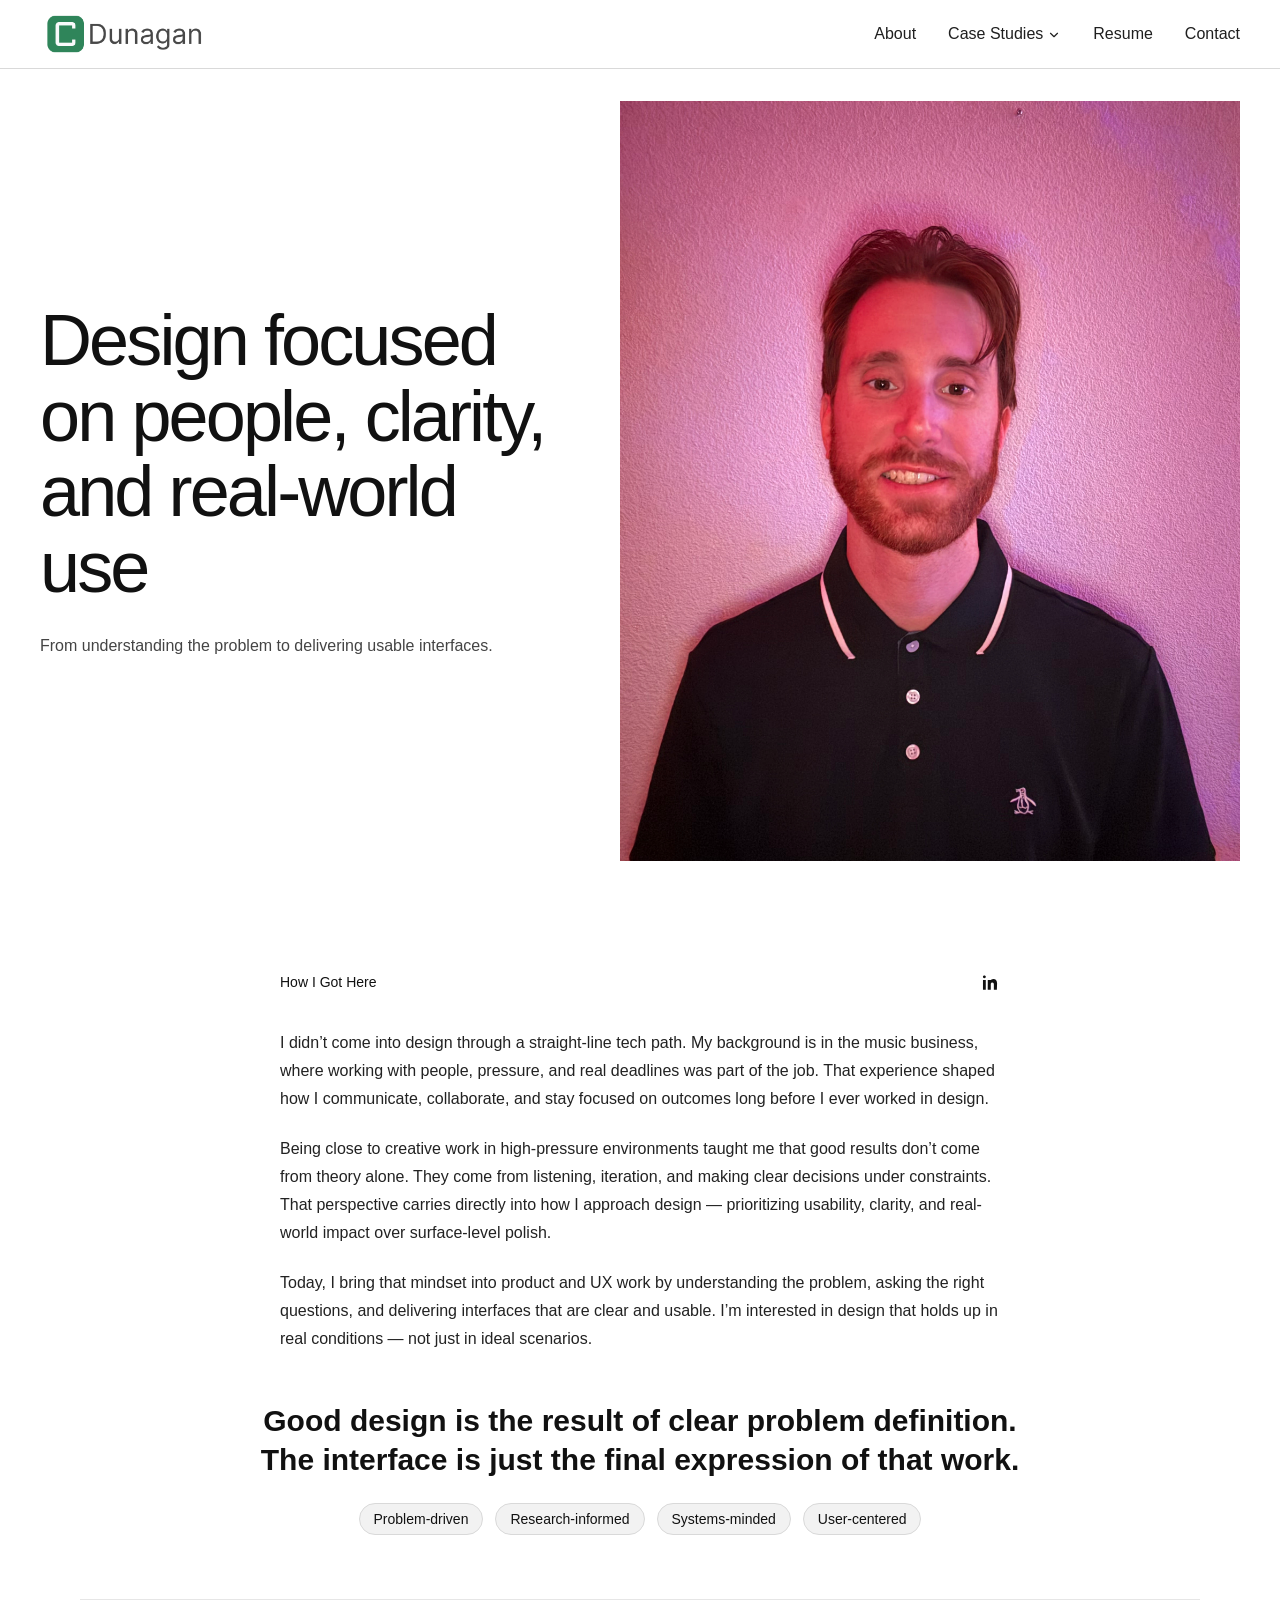
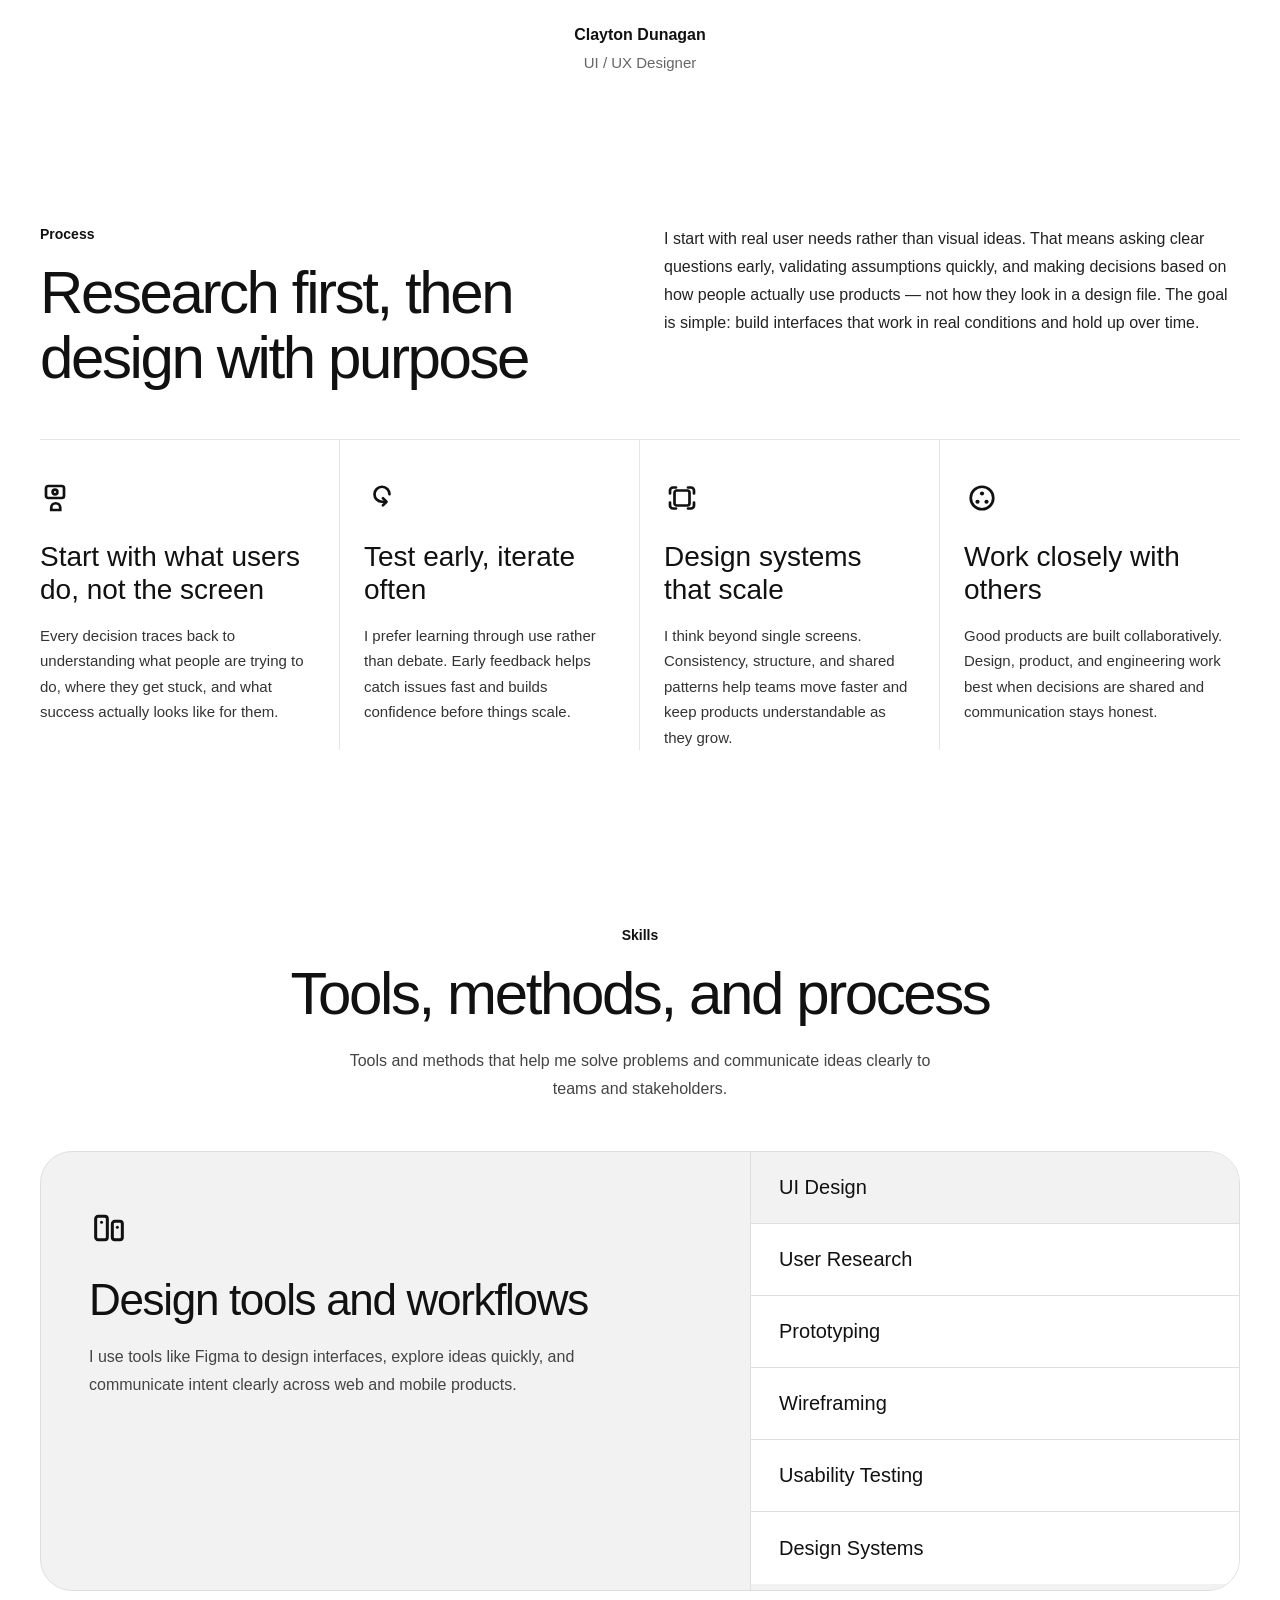
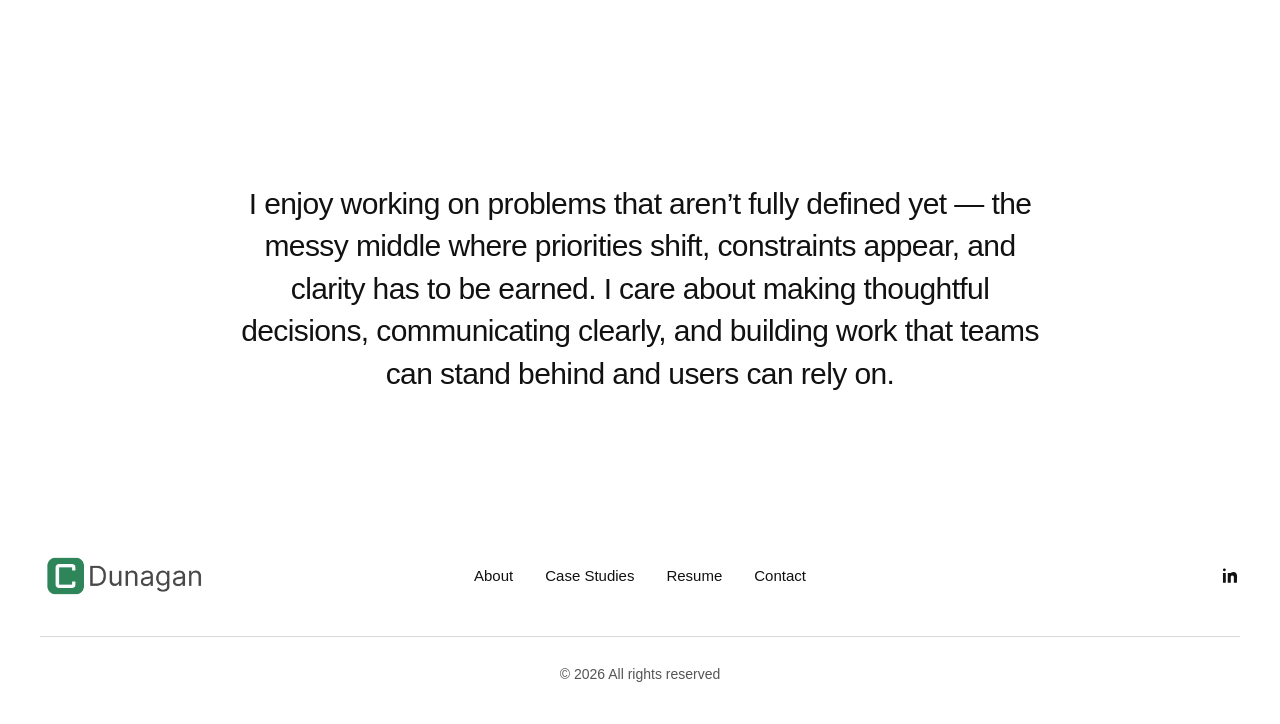
==== about.html @ 9ce54ed4 "Initial portfolio site upload" ====
<!DOCTYPE html>
<html lang="en">
<head>
  <meta charset="UTF-8" />
  <meta name="viewport" content="width=device-width, initial-scale=1.0" />
  <title>About | Clayton Dunagan</title>
  <link rel="stylesheet" href="style.css" />
</head>
<body>

<header class="site-header">
  <div class="site-header__container">
    <a href="index.html" class="site-header__logo-link" aria-label="Clayton Dunagan home">
      <img
        src="./assets:/img:/global:/cdunagan-light-logo.png"
        alt="Clayton Dunagan logo"
        class="site-header__logo"
      />
    </a>

    <nav class="site-nav" aria-label="Primary navigation">
      <ul class="site-nav__list">
        <li class="site-nav__item">
          <a href="about.html" class="site-nav__link">About</a>
        </li>

        <li class="site-nav__item site-nav__item--dropdown">
  <div class="site-nav__dropdown-trigger">
    <a href="case-studies.html" class="site-nav__link">Case Studies</a>

    <button
      class="site-nav__link site-nav__link--with-icon site-nav__dropdown-toggle"
      type="button"
      aria-expanded="false"
      aria-controls="case-studies-dropdown"
      aria-label="Open Case Studies menu"
    >
      <span class="site-nav__chevron" aria-hidden="true">
        <svg
          width="14"
          height="14"
          viewBox="0 0 24 24"
          fill="none"
          xmlns="http://www.w3.org/2000/svg"
        >
          <path
            d="M6 9L12 15L18 9"
            stroke="currentColor"
            stroke-width="2"
            stroke-linecap="round"
            stroke-linejoin="round"
          />
        </svg>
      </span>
    </button>
  </div>

  <div class="site-nav__dropdown" id="case-studies-dropdown">
    <a href="case-studies.html" class="site-nav__dropdown-link">
      Case Studies Overview
    </a>
    <a href="bianco-brothers-case-study.html" class="site-nav__dropdown-link">
      Bianco Brothers Case Study
    </a>
    <a href="sheltr-case-study.html" class="site-nav__dropdown-link">
      Sheltr Case Study
    </a>
  </div>
</li>

        <li class="site-nav__item">
          <a href="resume.html" class="site-nav__link">Resume</a>
        </li>

        <li class="site-nav__item">
          <a href="contact.html" class="site-nav__link">Contact</a>
        </li>
      </ul>
    </nav>
  </div>
</header>

<main>
    <main class="about-page">
  <section class="about-hero">
    <div class="about-hero__container">
      <div class="about-hero__content">
        <h1 class="about-hero__title">
          Design focused on people, clarity, and real-world use
        </h1>
        <p class="about-hero__text">
          From understanding the problem to delivering usable interfaces.
        </p>
      </div>

      <div class="about-hero__image-wrapper">
        <img
          src="./assets:/img:/pages:/about:/About-Hero.jpg"
          alt="Portrait of Clayton Dunagan"
          class="about-hero__image"
        />
      </div>
    </div>
  </section>

  <section class="about-intro">
  <div class="about-intro__container">
    <div class="about-intro__top">
      <p class="about-intro__eyebrow">How I Got Here</p>

      <a
  href="https://www.linkedin.com/in/clayton-dunagan-955a961ab/"
  class="about-intro__linkedin"
  aria-label="LinkedIn"
  target="_blank"
  rel="noopener noreferrer"
>

        <svg
          class="site-footer__social-icon"
          width="20"
          height="20"
          viewBox="0 0 24 24"
          fill="currentColor"
          xmlns="http://www.w3.org/2000/svg"
          aria-hidden="true"
        >
          <path
            d="M6.94 8.5H3.56V20H6.94V8.5ZM5.25 3C4.17 3 3.5 3.71 3.5 4.64C3.5 5.55 4.15 6.29 5.21 6.29H5.23C6.33 6.29 7 5.55 7 4.64C6.98 3.71 6.33 3 5.25 3ZM20.5 12.39C20.5 8.86 18.62 7.22 16.12 7.22C14.1 7.22 13.2 8.33 12.69 9.11V8.5H9.31C9.35 9.5 9.31 20 9.31 20H12.69V13.58C12.69 13.24 12.72 12.91 12.81 12.67C13.08 12.01 13.69 11.32 14.73 11.32C16.09 11.32 16.63 12.35 16.63 13.87V20H20V13.48C20 9.99 18.14 8.5 15.66 8.5C14.06 8.5 13.35 9.38 12.94 10V8.5H9.56C9.6 9.47 9.56 20 9.56 20H12.94V13.38C12.94 13.03 12.97 12.69 13.06 12.45C13.31 11.79 13.87 11.11 14.9 11.11C16.24 11.11 16.81 12.14 16.81 13.66V20H20.19V13.27C20.19 9.76 18.36 8.5 16.12 8.5C14.31 8.5 13.42 9.52 12.94 10.18V8.5H9.56C9.61 9.5 9.56 20 9.56 20H12.94V13.58C12.94 13.24 12.97 12.91 13.06 12.67C13.33 12.01 13.94 11.32 14.98 11.32C16.34 11.32 16.88 12.35 16.88 13.87V20H20.25L20.5 12.39Z"
          />
        </svg>
      </a>
    </div>

    <div class="about-intro__content">
      <div class="about-intro__text">
        <p>
          I didn’t come into design through a straight-line tech path. My
          background is in the music business, where working with people,
          pressure, and real deadlines was part of the job. That experience
          shaped how I communicate, collaborate, and stay focused on outcomes
          long before I ever worked in design.
        </p>

        <p>
          Being close to creative work in high-pressure environments taught me
          that good results don’t come from theory alone. They come from
          listening, iteration, and making clear decisions under constraints.
          That perspective carries directly into how I approach design —
          prioritizing usability, clarity, and real-world impact over
          surface-level polish.
        </p>

        <p>
          Today, I bring that mindset into product and UX work by understanding the problem, asking the right questions, and delivering interfaces that are clear and usable. I’m interested in design that
          holds up in real conditions — not just in ideal scenarios.
        </p>
      </div>

      <div class="about-intro__quote-block">
        <p class="about-intro__quote">
          Good design is the result of clear problem definition.
          <br />
          The interface is just the final expression of that work.
        </p>

        <div class="about-intro__tags">
          <span class="about-intro__tag">Problem-driven</span>
          <span class="about-intro__tag">Research-informed</span>
          <span class="about-intro__tag">Systems-minded</span>
          <span class="about-intro__tag">User-centered</span>
        </div>
      </div>
    </div>

    <div class="about-intro__footer">
      <div class="about-intro__footer-line"></div>

      <div class="about-intro__identity">
        <p class="about-intro__name">Clayton Dunagan</p>
        <p class="about-intro__role">UI / UX Designer</p>
      </div>
    </div>
  </div>
</section>

<section class="about-process">
  <div class="about-process__container">
    <div class="about-process__header">
      <div class="about-process__header-left">
        <p class="about-process__eyebrow">Process</p>
        <h2 class="about-process__title">Research first, then design with purpose</h2>
      </div>

      <div class="about-process__header-right">
        <p class="about-process__text">
          I start with real user needs rather than visual ideas. That means asking clear questions early, validating
          assumptions quickly, and making decisions based on how people
          actually use products — not how they look in a design file. The goal
          is simple: build interfaces that work in real conditions and hold up
          over time.
        </p>
      </div>
    </div>

    <div class="about-process__grid">
      <article class="about-process-card">
        <div class="about-process-card__icon" aria-hidden="true">
        <svg viewBox="0 0 24 24" class="about-process-card__icon-svg" fill="none" xmlns="http://www.w3.org/2000/svg">
        <rect x="4" y="4" width="12" height="8" rx="1.5" stroke="currentColor" stroke-width="1.8"/>
        <circle cx="10" cy="8" r="1.6" stroke="currentColor" stroke-width="1.8"/>
        <path d="M7.5 18.5C7.5 16.8431 8.84315 15.5 10.5 15.5C12.1569 15.5 13.5 16.8431 13.5 18.5V20H7.5V18.5Z" stroke="currentColor" stroke-width="1.8"/>
     </svg>
    </div>
        <h3 class="about-process-card__title">Start with what users do, not the screen</h3>
        <p class="about-process-card__text">
          Every decision traces back to understanding what people are trying to
          do, where they get stuck, and what success actually looks like for
          them.
        </p>
      </article>

      <article class="about-process-card">
        <div class="about-process-card__icon" aria-hidden="true">
  <svg viewBox="0 0 24 24" class="about-process-card__icon-svg" fill="none" xmlns="http://www.w3.org/2000/svg">
    <path d="M17 9.5C17 6.73858 14.7614 4.5 12 4.5C9.23858 4.5 7 6.73858 7 9.5C7 12.2614 9.23858 14.5 12 14.5H14" stroke="currentColor" stroke-width="1.8" stroke-linecap="round"/>
    <path d="M12.6 12.1L15 14.5L12.6 16.9" stroke="currentColor" stroke-width="1.8" stroke-linecap="round" stroke-linejoin="round"/>
  </svg>
</div>
        <h3 class="about-process-card__title">Test early, iterate often</h3>
        <p class="about-process-card__text">
          I prefer learning through use rather than debate. Early feedback helps
          catch issues fast and builds confidence before things scale.
        </p>
      </article>

      <article class="about-process-card">
        <div class="about-process-card__icon" aria-hidden="true">
          <svg viewBox="0 0 24 24" class="about-process-card__icon-svg" fill="none" xmlns="http://www.w3.org/2000/svg">
            <rect x="7" y="7" width="10" height="10" rx="1.5" stroke="currentColor" stroke-width="1.8"/>
            <path d="M4 9V7C4 5.89543 4.89543 5 6 5H8" stroke="currentColor" stroke-width="1.8" stroke-linecap="round"/>
            <path d="M16 5H18C19.1046 5 20 5.89543 20 7V9" stroke="currentColor" stroke-width="1.8" stroke-linecap="round"/>
            <path d="M20 15V17C20 18.1046 19.1046 19 18 19H16" stroke="currentColor" stroke-width="1.8" stroke-linecap="round"/>
            <path d="M8 19H6C4.89543 19 4 18.1046 4 17V15" stroke="currentColor" stroke-width="1.8" stroke-linecap="round"/>
          </svg>
        </div>
        <h3 class="about-process-card__title">Design systems that scale</h3>
        <p class="about-process-card__text">
          I think beyond single screens. Consistency, structure, and shared
          patterns help teams move faster and keep products understandable as
          they grow.
        </p>
      </article>

      <article class="about-process-card">
        <div class="about-process-card__icon" aria-hidden="true">
          <svg viewBox="0 0 24 24" class="about-process-card__icon-svg" fill="none" xmlns="http://www.w3.org/2000/svg">
            <circle cx="12" cy="12" r="7.5" stroke="currentColor" stroke-width="1.8"/>
            <circle cx="12" cy="9" r="1.4" fill="currentColor"/>
            <circle cx="9" cy="14.5" r="1.4" fill="currentColor"/>
            <circle cx="15" cy="14.5" r="1.4" fill="currentColor"/>
          </svg>
        </div>
        <h3 class="about-process-card__title">Work closely with others</h3>
        <p class="about-process-card__text">
          Good products are built collaboratively. Design, product, and
          engineering work best when decisions are shared and communication
          stays honest.
        </p>
      </article>
    </div>
  </div>
</section>

<section class="about-skills">
  <div class="about-skills__container">
    <div class="about-skills__intro">
      <p class="about-skills__eyebrow">Skills</p>
      <h2 class="about-skills__title">Tools, methods, and process</h2>
      <p class="about-skills__text">
        Tools and methods that help me solve problems and communicate ideas
        clearly to teams and stakeholders.
      </p>
    </div>

    <div class="about-skills__card">
      <div class="about-skills__card-left">
        <div class="about-skills__icon" aria-hidden="true">
          <svg viewBox="0 0 24 24" class="about-skills__icon-svg" fill="none" xmlns="http://www.w3.org/2000/svg">
            <rect x="4" y="5" width="7" height="14" rx="1.5" stroke="currentColor" stroke-width="1.8"/>
            <rect x="14" y="8" width="6" height="11" rx="1.5" stroke="currentColor" stroke-width="1.8"/>
            <path d="M7.5 8.5H7.51" stroke="currentColor" stroke-width="1.8" stroke-linecap="round"/>
            <path d="M17 11.5H17.01" stroke="currentColor" stroke-width="1.8" stroke-linecap="round"/>
          </svg>
        </div>

        <h3 class="about-skills__card-title">Design tools and workflows</h3>
        <p class="about-skills__card-text">
          I use tools like Figma to design interfaces, explore ideas quickly,
          and communicate intent clearly across web and mobile products.
        </p>
      </div>

      <div class="about-skills__list">
        <div class="about-skills__list-item">UI Design</div>
        <div class="about-skills__list-item">User Research</div>
        <div class="about-skills__list-item">Prototyping</div>
        <div class="about-skills__list-item">Wireframing</div>
        <div class="about-skills__list-item">Usability Testing</div>
        <div class="about-skills__list-item">Design Systems</div>
      </div>
    </div>
  </div>
</section>

<section class="about-closing">
  <div class="about-closing__container">
    <p class="about-closing__text">
      I enjoy working on problems that aren’t fully defined yet — the messy
      middle where priorities shift, constraints appear, and clarity has to be
      earned. I care about making thoughtful decisions, communicating clearly,
      and building work that teams can stand behind and users can rely on.
    </p>
  </div>
</section>
</main>
</main>

<footer class="site-footer">
  <div class="site-footer__container">
    <div class="site-footer__top">
      <a href="index.html" class="site-footer__logo-link" aria-label="Clayton Dunagan home">
        <img
          src="./assets:/img:/global:/cdunagan-light-logo.png"
          alt="Clayton Dunagan logo"
          class="site-footer__logo"
        />
      </a>

      <nav class="site-footer__nav" aria-label="Footer navigation">
        <ul class="site-footer__nav-list">
          <li><a href="about.html" class="site-footer__nav-link">About</a></li>
          <li><a href="case-studies.html" class="site-footer__nav-link">Case Studies</a></li>
          <li><a href="resume.html" class="site-footer__nav-link">Resume</a></li>
          <li><a href="contact.html" class="site-footer__nav-link">Contact</a></li>
        </ul>
      </nav>

      <a
        href="https://www.linkedin.com/in/clayton-dunagan-955a961ab/"
        class="site-footer__social-link"
        aria-label="LinkedIn"
        target="_blank"
        rel="noopener noreferrer"
      >
        <svg
          class="site-footer__social-icon"
          width="20"
          height="20"
          viewBox="0 0 24 24"
          fill="currentColor"
          xmlns="http://www.w3.org/2000/svg"
          aria-hidden="true"
        >
          <path
            d="M6.94 8.5H3.56V20H6.94V8.5ZM5.25 3C4.17 3 3.5 3.71 3.5 4.64C3.5 5.55 4.15 6.29 5.21 6.29H5.23C6.33 6.29 7 5.55 7 4.64C6.98 3.71 6.33 3 5.25 3ZM20.5 12.39C20.5 8.86 18.62 7.22 16.12 7.22C14.1 7.22 13.2 8.33 12.69 9.11V8.5H9.31C9.35 9.5 9.31 20 9.31 20H12.69V13.58C12.69 13.24 12.72 12.91 12.81 12.67C13.08 12.01 13.69 11.32 14.73 11.32C16.09 11.32 16.63 12.35 16.63 13.87V20H20V13.48C20 9.99 18.14 8.5 15.66 8.5C14.06 8.5 13.35 9.38 12.94 10V8.5H9.56C9.6 9.47 9.56 20 9.56 20H12.94V13.38C12.94 13.03 12.97 12.69 13.06 12.45C13.31 11.79 13.87 11.11 14.9 11.11C16.24 11.11 16.81 12.14 16.81 13.66V20H20.19V13.27C20.19 9.76 18.36 8.5 16.12 8.5C14.31 8.5 13.42 9.52 12.94 10.18V8.5H9.56C9.61 9.5 9.56 20 9.56 20H12.94V13.58C12.94 13.24 12.97 12.91 13.06 12.67C13.33 12.01 13.94 11.32 14.98 11.32C16.34 11.32 16.88 12.35 16.88 13.87V20H20.25L20.5 12.39Z"
          />
        </svg>
      </a>
    </div>

    <div class="site-footer__divider"></div>

    <div class="site-footer__bottom">
      <p class="site-footer__copyright">© 2026 All rights reserved</p>
    </div>
  </div>
</footer>

<script src="script.js"></script>

</body>
</html>
---- style.css ----
/* =========================
   RESET / BASE
========================= */

*,
*::before,
*::after {
  box-sizing: border-box;
  margin: 0;
  padding: 0;
}

html {
  scroll-behavior: smooth;
}

body {
  font-family: Arial, sans-serif;
  line-height: 1.5;
  background-color: #f5f5f5;
  color: #111111;
}

/* =========================
   HEADER / NAV
========================= */

.site-header {
  background-color: #ffffff;
  border-bottom: 1px solid #d9d9d9;
}

.site-header__container {
  max-width: 1440px;
  margin: 0 auto;
  padding: 14px 40px;
  display: flex;
  align-items: center;
  justify-content: space-between;
  gap: 32px;
}

.site-header__logo-link {
  display: inline-flex;
  align-items: center;
  flex-shrink: 0;
  text-decoration: none;
}

.site-header__logo {
  display: block;
  width: auto;
  height: 40px;
}

.site-nav {
  margin-left: auto;
}

.site-nav__list {
  list-style: none;
  display: flex;
  align-items: center;
  gap: 32px;
  margin: 0;
  padding: 0;
}

.site-nav__item {
  display: flex;
  align-items: center;
}

.site-nav__link {
  display: inline-flex;
  align-items: center;
  color: #1f1f1f;
  text-decoration: none;
  font-size: 16px;
  font-weight: 500;
  line-height: 1.2;
  transition: color 0.2s ease;
}

.site-nav__link:hover,
.site-nav__link:focus-visible {
  color: #555555;
}

.site-nav__link--with-icon {
  gap: 8px;
}

.site-nav__chevron {
  display: inline-flex;
  align-items: center;
  justify-content: center;
  transform: translateY(1px);
}

.site-nav__item--dropdown {
  position: relative;
}

.site-nav__dropdown-trigger {
  display: flex;
  align-items: center;
  gap: 4px;
}

.site-nav__dropdown-toggle {
  display: inline-flex;
  align-items: center;
  justify-content: center;
  background: none;
  border: none;
  cursor: pointer;
  font-family: inherit;
  padding: 0;
  min-width: auto;
}

.site-nav__dropdown-toggle:focus-visible {
  outline: none;
}

.site-nav__dropdown-toggle .site-nav__chevron {
  transform: translateY(1px);
}

.site-nav__dropdown {
  position: absolute;
  top: calc(100% + 8px);
  left: 50%;
  transform: translateX(-50%);
  min-width: 300px;
  background-color: #ffffff;
  border: 1px solid #d9d9d9;
  border-radius: 12px;
  box-shadow: 0 12px 32px rgba(0, 0, 0, 0.08);
  padding: 12px;
  display: none;
  flex-direction: column;
  gap: 8px;
  z-index: 1000;
}

.site-nav__item--dropdown.is-open .site-nav__dropdown {
  display: flex;
}

.site-nav__item--dropdown.is-open .site-nav__chevron {
  transform: translateY(1px) rotate(180deg);
}

.site-nav__dropdown-link {
  display: block;
  text-decoration: none;
  color: #111111;
  font-size: 15px;
  font-weight: 500;
  line-height: 1.3;
  padding: 10px 12px;
  border-radius: 8px;
  transition: background-color 0.2s ease, opacity 0.2s ease;
}

.site-nav__dropdown-link:hover,
.site-nav__dropdown-link:focus-visible {
  background-color: #f5f5f5;
  opacity: 1;
}

/* =========================
   FOOTER
========================= */

.site-footer {
  background-color: #ffffff;
}

.site-footer__container {
  max-width: 1440px;
  margin: 0 auto;
  padding: 72px 40px 40px;
}

.site-footer__top {
  display: grid;
  grid-template-columns: 1fr auto 1fr;
  align-items: center;
  gap: 24px;
}

.site-footer__logo-link {
  display: inline-flex;
  align-items: center;
  justify-self: start;
  text-decoration: none;
}

.site-footer__logo {
  display: block;
  width: auto;
  height: 40px;
}

.site-footer__nav {
  justify-self: center;
}

.site-footer__nav-list {
  list-style: none;
  display: flex;
  align-items: center;
  gap: 32px;
  margin: 0;
  padding: 0;
}

.site-footer__nav-link {
  color: #111111;
  text-decoration: none;
  font-size: 15px;
  font-weight: 500;
  line-height: 1.2;
  transition: color 0.2s ease;
}

.site-footer__nav-link:hover,
.site-footer__nav-link:focus-visible,
.site-footer__social-link:hover,
.site-footer__social-link:focus-visible {
  color: #555555;
}

.site-footer__social-link {
  justify-self: end;
  display: inline-flex;
  align-items: center;
  justify-content: center;
  color: #111111;
  text-decoration: none;
  transition: opacity 0.2s ease;
}

.site-footer__social-icon {
  display: block;
  width: 20px;
  height: 20px;
}

.site-footer__divider {
  width: 100%;
  height: 1px;
  background-color: #d9d9d9;
  margin: 40px 0 28px;
}

.site-footer__bottom {
  display: flex;
  justify-content: center;
}

.site-footer__copyright {
  font-size: 14px;
  line-height: 1.4;
  color: #555555;
  margin: 0;
}

/* ==========================================
   Global Image Lightbox
========================================== */

.lightbox-trigger {
  cursor: pointer;
}

.lightbox {
  position: fixed;
  inset: 0;
  z-index: 9999;
  display: none;
}

.lightbox.is-active {
  display: block;
}

.lightbox__overlay {
  position: absolute;
  inset: 0;
  background-color: rgba(0, 0, 0, 0.82);
}

.lightbox__content {
  position: relative;
  z-index: 2;
  width: 100%;
  height: 100%;
  padding: 48px;
  display: flex;
  align-items: center;
  justify-content: center;
}

.lightbox__image {
  max-width: 92vw;
  max-height: 88vh;
  width: auto;
  height: auto;
  display: block;
  border-radius: 16px;
  background-color: #ffffff;
}

.lightbox__close {
  position: absolute;
  top: 24px;
  right: 24px;
  z-index: 3;
  width: 48px;
  height: 48px;
  border: none;
  border-radius: 999px;
  background-color: rgba(255, 255, 255, 0.14);
  color: #ffffff;
  font-size: 2rem;
  line-height: 1;
  cursor: pointer;
}

/* =========================================
   HOME PAGE
========================================= */


/* ===== Home Hero ===== */

.home-hero {
  width: 100%;
}

.home-hero__media {
  position: relative;
  width: 100%;
  height: 800px;
  overflow: hidden;
}

.home-hero__image {
  width: 100%;
  height: 100%;
  display: block;
  object-fit: cover;
  object-position: center 25%;
}

.home-hero__overlay {
  position: absolute;
  left: 56px;
  bottom: 40px;
  z-index: 2;
}

.home-hero__title {
  margin: 0;
  color: #ffffff;
  font-size: 3.15rem;
  line-height: 1.08;
  font-weight: 400;
}

.home-hero__title-line {
  display: block;
}

/* ===== Home How I Think ===== */

.home-thinking {
  background-color: #ffffff;
  padding: 80px 0;
}

.home-thinking__container {
  width: 100%;
  max-width: 860px;
  margin: 0 auto;
  padding: 0 32px;
}

.home-thinking__title {
  margin: 0 0 28px;
  color: #111111;
  font-size: 3rem;
  line-height: 1.1;
  font-weight: 400;
}

.home-thinking__content {
  max-width: 680px;
}

.home-thinking__paragraph {
  margin: 0 0 32px;
  color: #222222;
  font-size: 1rem;
  line-height: 1.7;
}

.home-thinking__paragraph:last-child {
  margin-bottom: 0;
}

/* ===== Home CTA ===== */

.home-cta {
  background-color: #ffffff;
  padding: 0 0 80px;
}

.home-cta__container {
  width: 100%;
  max-width: 1440px;
  margin: 0 auto;
  padding: 0 32px;
}

.home-cta__card {
  max-width: 1240px;
  margin: 0 auto;
  padding: 72px 32px;
  background-color: #f1f1f1;
  border: 1px solid #dddddd;
  border-radius: 32px;
  text-align: center;
}

.home-cta__title {
  margin: 0 0 16px;
  color: #111111;
  font-size: 3rem;
  line-height: 1.1;
  font-weight: 400;
}

.home-cta__text {
  max-width: 640px;
  margin: 0 auto 36px;
  color: #222222;
  font-size: 1rem;
  line-height: 1.7;
}

.home-cta__actions {
  display: flex;
  justify-content: center;
  align-items: center;
  gap: 16px;
  flex-wrap: wrap;
}

.home-cta__button {
  display: inline-flex;
  align-items: center;
  justify-content: center;
  min-width: 148px;
  padding: 14px 28px;
  border-radius: 999px;
  font-size: 0.95rem;
  line-height: 1;
  font-weight: 500;
  text-decoration: none;
  transition: all 0.2s ease;
}

.home-cta__button--primary {
  background-color: #111111;
  color: #ffffff;
  border: 1px solid #111111;
}

.home-cta__button--secondary {
  background-color: #ffffff;
  color: #111111;
  border: 1px solid #cccccc;
}

.home-cta__button--primary:hover,
.home-cta__button--primary:focus-visible {
  background-color: #2a2a2a;
  border-color: #2a2a2a;
}

.home-cta__button--secondary:hover,
.home-cta__button--secondary:focus-visible {
  background-color: #f7f7f7;
  border-color: #bdbdbd;
}

/* =========================
   ABOUT PAGE
========================= */

/* ABOUT HERO */
.about-page {
  background-color: #ffffff;
}

.about-hero {
  padding: 32px 0 80px;
  background-color: #ffffff;
}

.about-hero__container {
  width: min(100% - 80px, 1360px);
  margin: 0 auto;
  display: grid;
  grid-template-columns: 1fr 1.15fr;
  gap: 40px;
  align-items: center;
}

.about-hero__content {
  max-width: 560px;
}

.about-hero__title {
  margin: 0 0 28px;
  font-size: 4.5rem;
  line-height: 1.05;
  font-weight: 500;
  letter-spacing: -0.04em;
  color: #111111;
}

.about-hero__text {
  margin: 0;
  font-size: 1rem;
  line-height: 1.6;
  color: #444444;
}

.about-hero__image-wrapper {
  width: 100%;
  height: 760px;
}

.about-hero__image {
  display: block;
  width: 100%;
  height: 100%;
  object-fit: cover;
}

/* ABOUT INTRO */
.about-intro {
  padding: 32px 0 80px;
  background-color: #ffffff;
}

.about-intro__container {
  width: min(100% - 80px, 1120px);
  margin: 0 auto;
}

.about-intro__top {
  width: 100%;
  max-width: 720px;
  margin: 0 auto 36px;
  display: flex;
  justify-content: space-between;
  align-items: center;
}

.about-intro__eyebrow {
  margin: 0;
  font-size: 0.875rem;
  line-height: 1.4;
  color: #111111;
}

.about-intro__linkedin {
  display: inline-flex;
  align-items: center;
  justify-content: center;
  color: #111111;
  text-decoration: none;
}

.about-intro__linkedin-icon {
  display: block;
  width: 20px;
  height: 20px;
}

.about-intro__content {
  display: flex;
  flex-direction: column;
  align-items: center;
}

.about-intro__text {
  max-width: 720px;
}

.about-intro__text p {
  margin: 0 0 22px;
  font-size: 1rem;
  line-height: 1.75;
  color: #222222;
}

.about-intro__text p:last-child {
  margin-bottom: 0;
}

.about-intro__quote-block {
  margin-top: 48px;
  text-align: center;
}

.about-intro__quote {
  margin: 0 0 24px;
  font-size: 1.875rem;
  line-height: 1.3;
  font-weight: 600;
  color: #111111;
}

.about-intro__tags {
  display: flex;
  flex-wrap: wrap;
  justify-content: center;
  gap: 12px;
}

.about-intro__tag {
  display: inline-flex;
  align-items: center;
  padding: 8px 14px;
  border: 1px solid #d9d9d9;
  border-radius: 999px;
  font-size: 0.875rem;
  line-height: 1;
  color: #111111;
  background-color: #f2f2f2;
}

.about-intro__footer {
  margin-top: 64px;
}

.about-intro__footer-line {
  width: 100%;
  height: 1px;
  background-color: #e6e6e6;
}

.about-intro__identity {
  padding-top: 24px;
  text-align: center;
}

.about-intro__name {
  margin: 0 0 6px;
  font-size: 1rem;
  line-height: 1.4;
  font-weight: 600;
  color: #111111;
}

.about-intro__role {
  margin: 0;
  font-size: 0.9375rem;
  line-height: 1.4;
  color: #666666;
}

/* ABOUT PROCESS */
.about-process {
  padding: 72px 0 96px;
  background-color: #ffffff;
}

.about-process__container {
  width: min(100% - 80px, 1360px);
  margin: 0 auto;
}

.about-process__header {
  display: grid;
  grid-template-columns: 1fr 1fr;
  gap: 48px;
  align-items: start;
  margin-bottom: 48px;
}

.about-process__header-left {
  max-width: 560px;
}

.about-process__eyebrow {
  margin: 0 0 16px;
  font-size: 0.875rem;
  line-height: 1.4;
  font-weight: 600;
  color: #111111;
}

.about-process__title {
  margin: 0;
  font-size: 3.75rem;
  line-height: 1.08;
  font-weight: 500;
  letter-spacing: -0.04em;
  color: #111111;
}

.about-process__header-right {
  max-width: 600px;
}

.about-process__text {
  margin: 0;
  font-size: 1rem;
  line-height: 1.75;
  color: #222222;
}

.about-process__grid {
  display: grid;
  grid-template-columns: repeat(4, 1fr);
  border-top: 1px solid #e6e6e6;
}

.about-process-card {
  padding: 40px 24px 0 24px;
  border-right: 1px solid #e6e6e6;
}

.about-process-card:first-child {
  padding-left: 0;
}

.about-process-card:last-child {
  border-right: none;
  padding-right: 0;
}

.about-process-card__icon {
  display: inline-flex;
  align-items: center;
  justify-content: center;
  margin-bottom: 24px;
  color: #111111;
}

.about-process-card__icon-svg {
  width: 36px;
  height: 36px;
  display: block;
}

.about-process-card__title {
  margin: 0 0 16px;
  font-size: 1.75rem;
  line-height: 1.2;
  font-weight: 500;
  color: #111111;
}

.about-process-card__text {
  margin: 0;
  font-size: 0.9375rem;
  line-height: 1.7;
  color: #333333;
}

/* ABOUT SKILLS */
.about-skills {
  padding: 80px 0 104px;
  background-color: #ffffff;
}

.about-skills__container {
  width: min(100% - 80px, 1360px);
  margin: 0 auto;
}

.about-skills__intro {
  max-width: 760px;
  margin: 0 auto 48px;
  text-align: center;
}

.about-skills__eyebrow {
  margin: 0 0 16px;
  font-size: 0.875rem;
  line-height: 1.4;
  font-weight: 600;
  color: #111111;
}

.about-skills__title {
  margin: 0 0 20px;
  font-size: 3.75rem;
  line-height: 1.08;
  font-weight: 500;
  letter-spacing: -0.04em;
  color: #111111;
}

.about-skills__text {
  max-width: 620px;
  margin: 0 auto;
  font-size: 1rem;
  line-height: 1.75;
  color: #444444;
}

.about-skills__card {
  display: grid;
  grid-template-columns: 1.45fr 1fr;
  min-height: 440px;
  background-color: #f2f2f2;
  border: 1px solid #dfdfdf;
  border-radius: 32px;
  overflow: hidden;
}

.about-skills__card-left {
  padding: 56px 48px 48px;
  display: flex;
  flex-direction: column;
  justify-content: flex-start;
}

.about-skills__icon {
  display: inline-flex;
  align-items: center;
  justify-content: flex-start;
  margin-bottom: 28px;
  color: #111111;
}

.about-skills__icon-svg {
  width: 40px;
  height: 40px;
  display: block;
}

.about-skills__card-title {
  margin: 0 0 20px;
  font-size: 2.75rem;
  line-height: 1.08;
  font-weight: 500;
  letter-spacing: -0.03em;
  color: #111111;
}

.about-skills__card-text {
  max-width: 490px;
  margin: 0;
  font-size: 1rem;
  line-height: 1.75;
  color: #444444;
}

.about-skills__list {
  display: flex;
  flex-direction: column;
  border-left: 1px solid #dfdfdf;
  background-color: #f2f2f2;
}

.about-skills__list-item {
  display: flex;
  align-items: center;
  min-height: 72px;
  padding: 0 28px;
  font-size: 1.25rem;
  line-height: 1.2;
  color: #111111;
  background-color: #ffffff;
  border-bottom: 1px solid #dfdfdf;
}

.about-skills__list-item:first-child {
  background-color: #f2f2f2;
}

.about-skills__list-item:last-child {
  border-bottom: none;
}

/* ABOUT CLOSING */
.about-closing {
  padding: 88px 0 88px;
  background-color: #ffffff;
}

.about-closing__container {
  width: min(100% - 80px, 900px);
  margin: 0 auto;
}

.about-closing__text {
  max-width: 820px;
  margin: 0 auto;
  text-align: center;
  font-size: 1.875rem;
  line-height: 1.42;
  font-weight: 400;
  letter-spacing: -0.02em;
  color: #111111;
}

/* ================================
   CASE STUDIES HERO SECTION
================================ */
.case-studies-hero {
  background-color: #ffffff;
  padding: 104px 24px 20px;
}

.case-studies-hero__container {
  max-width: 800px;
  margin: 0 auto;
  text-align: center;
}

.case-studies-hero__title {
  margin: 0;
  font-size: 3.5rem;
  font-weight: 500;
  line-height: 1.06;
  color: #111111;
}

.case-studies-hero__text {
  max-width: 680px;
  margin: 24px auto 0;
  font-size: 1.0625rem;
  line-height: 1.7;
  color: #444444;
}

.case-studies-hero__actions {
  margin-top: 28px;
}

/* ================================
   CASE STUDY STRUCTURE SECTION
================================ */
.case-study-structure {
  background-color: #ffffff;
  padding: 56px 24px 96px;
}

.case-study-structure__container {
  max-width: 1180px;
  margin: 0 auto;
}

.case-study-structure__intro {
  max-width: 760px;
}

.case-study-structure__eyebrow {
  margin: 0 0 18px;
  font-size: 0.8rem;
  font-weight: 600;
  line-height: 1;
  letter-spacing: 0.08em;
  text-transform: uppercase;
  color: #667085;
}

.case-study-structure__title {
  margin: 0;
  max-width: 680px;
  font-size: 3.25rem;
  font-weight: 500;
  line-height: 1.08;
  color: #111111;
}

.case-study-structure__text {
  max-width: 720px;
  margin: 24px 0 0;
  font-size: 1rem;
  line-height: 1.7;
  color: #444444;
}

.case-study-structure__text + .case-study-structure__text {
  margin-top: 18px;
}

.case-study-structure__grid {
  display: grid;
  grid-template-columns: repeat(2, minmax(0, 1fr));
  column-gap: 72px;
  row-gap: 0;
  margin-top: 48px;
  padding-top: 0;
  border-top: 1px solid #dddddd;
}

.case-study-structure__item {
  padding: 34px 0 30px;
}

.case-study-structure__item:nth-child(1),
.case-study-structure__item:nth-child(2) {
  border-bottom: 1px solid #dddddd;
}

.case-study-structure__item-header {
  display: flex;
  align-items: flex-start;
  gap: 18px;
  margin-bottom: 14px;
}

.case-study-structure__icon {
  flex-shrink: 0;
  width: 28px;
  height: 28px;
  color: #111111;
}

.case-study-structure__icon svg {
  display: block;
  width: 100%;
  height: 100%;
}

.case-study-structure__item-title {
  margin: 0;
  font-size: 1.125rem;
  font-weight: 500;
  line-height: 1.3;
  color: #111111;
}

.case-study-structure__item-text {
  margin: 0;
  padding-left: 44px;
  max-width: 430px;
  font-size: 0.95rem;
  line-height: 1.65;
  color: #444444;
}

/* ================================
   CASE STUDIES PROJECTS SECTION
================================ */
.case-studies-projects {
  background-color: #ffffff;
  padding: 72px 24px 144px;
}

.case-studies-projects__container {
  max-width: 1180px;
  margin: 0 auto;
}

.case-studies-projects__intro {
  max-width: 720px;
  margin: 0 auto;
  text-align: center;
}

.case-studies-projects__eyebrow {
  margin: 0 0 14px;
  font-size: 0.8rem;
  font-weight: 600;
  line-height: 1;
  letter-spacing: 0.02em;
  color: #111111;
}

.case-studies-projects__title {
  margin: 0;
  font-size: 3.25rem;
  font-weight: 500;
  line-height: 1.08;
  color: #111111;
}

.case-studies-projects__text {
  max-width: 600px;
  margin: 20px auto 0;
  font-size: 1rem;
  line-height: 1.7;
  color: #444444;
}

.case-studies-projects__grid {
  display: grid;
  grid-template-columns: repeat(2, minmax(0, 1fr));
  gap: 28px;
  margin-top: 44px;
}

/* ================================
   CASE STUDY CARD
================================ */
.case-study-card {
  display: flex;
  flex-direction: column;
  min-height: 100%;
  background-color: #f4f4f4;
  border: 1px solid #dddddd;
  border-radius: 28px;
  overflow: hidden;
}

.case-study-card__image-wrap {
  width: 100%;
  aspect-ratio: 4 / 3;
  background-color: #e9e9e9;
  overflow: hidden;
}

.case-study-card__image {
  display: block;
  width: 100%;
  height: 100%;
  object-fit: cover;
}

.case-study-card__content {
  display: flex;
  flex: 1;
  flex-direction: column;
  align-items: flex-start;
  padding: 26px 20px 22px;
}

.case-study-card__tag {
  display: inline-flex;
  align-items: center;
  justify-content: center;
  min-height: 30px;
  padding: 6px 12px;
  border: 1px solid #cfcfcf;
  border-radius: 999px;
  background-color: #ffffff;
  font-size: 0.8rem;
  font-weight: 500;
  line-height: 1;
  color: #111111;
}

.case-study-card__title {
  margin: 18px 0 0;
  font-size: 1.5rem;
  font-weight: 500;
  line-height: 1.22;
  color: #111111;
}

.case-study-card__text {
  margin: 14px 0 0;
  max-width: 420px;
  font-size: 1rem;
  line-height: 1.6;
  color: #444444;
}

.case-study-card__link {
  display: inline-flex;
  align-items: center;
  gap: 8px;
  margin-top: auto;
  padding-top: 28px;
  font-size: 0.95rem;
  font-weight: 500;
  line-height: 1;
  color: #111111;
  text-decoration: none;
}

.case-study-card__link:hover {
  text-decoration: underline;
}

.case-study-card__arrow {
  font-size: 1.1rem;
  line-height: 1;
}

/* ==========================================
   Bianco Brothers Case Study - Hero Section
========================================== */

.bb-case-hero {
  padding: 64px 0 120px;
  background-color: #ffffff;
}

.bb-case-hero__container {
  max-width: 1280px;
  margin: 0 auto;
  padding: 0 48px;
  display: grid;
  grid-template-columns: 1.08fr 1.08fr;
  column-gap: 56px;
  align-items: start;
}

.bb-case-hero__image-wrapper {
  width: 100%;
}

.bb-case-hero__image {
  width: 100%;
  display: block;
  border-radius: 32px;
  object-fit: cover;
}

.bb-case-hero__content {
  display: flex;
  flex-direction: column;
  padding-top: 16px;
}

.bb-case-hero__text {
  margin-bottom: 36px;
}

.bb-case-hero__title {
  margin: 0 0 28px;
  font-size: 3.75rem;
  line-height: 1.06;
  font-weight: 500;
  letter-spacing: -0.04em;
  color: #111111;
  max-width: 500px;
}

.bb-case-hero__description {
  margin: 0;
  font-size: 1rem;
  line-height: 1.7;
  font-weight: 400;
  color: #3d3d3d;
  max-width: 560px;
}

.bb-case-hero__meta {
  display: grid;
  grid-template-columns: repeat(2, minmax(180px, 1fr));
  gap: 28px 48px;
  max-width: 520px;
}

.bb-case-hero__meta-item {
  display: flex;
  flex-direction: column;
  gap: 10px;
}

.bb-case-hero__meta-heading {
  display: flex;
  align-items: center;
  gap: 12px;
}

.bb-case-hero__meta-icon {
  width: 24px;
  height: 24px;
  display: flex;
  align-items: center;
  justify-content: center;
  flex-shrink: 0;
  color: #111111;
}

.bb-case-hero__meta-icon svg {
  width: 24px;
  height: 24px;
  display: block;
}

.bb-case-hero__meta-title {
  margin: 0;
  font-size: 1.125rem;
  line-height: 1.2;
  font-weight: 500;
  color: #111111;
}

.bb-case-hero__meta-text {
  margin: 0;
  padding-left: 36px;
  font-size: 1rem;
  line-height: 1.5;
  font-weight: 400;
  color: #3d3d3d;
}

/* ==========================================
   Sheltr Case Study - Hero Section
========================================== */

.sheltr-case-study-page .bb-case-hero {
  padding-bottom: 88px;
}

.sheltr-case-study-page .bb-case-hero__container {
  align-items: center;
}

.sheltr-case-study-page .bb-case-hero__image-wrapper {
  min-height: 32rem;
}

.sheltr-case-study-page .bb-case-hero__image {
  width: 100%;
  height: 100%;
  object-fit: cover;
}

/* ==========================================
   Bianco Brothers Case Study - Overview Section
========================================== */

.bb-case-overview {
  padding: 40px 0 120px;
  background-color: #ffffff;
}

.bb-case-overview__container {
  max-width: 1200px;
  margin: 0 auto;
  padding: 0 48px;
  text-align: center;
}

.bb-case-overview__title {
  margin: 0 0 20px;
  font-size: 1rem;
  line-height: 1.2;
  font-weight: 600;
  color: #111111;
}

.bb-case-overview__description {
  margin: 0;
  font-size: 1.05rem;
  line-height: 1.8;
  font-weight: 400;
  color: #3d3d3d;
  max-width: 760px;
  margin-left: auto;
  margin-right: auto;
}

.bb-case-overview__cards {
  max-width: 1120px;
  margin: 72px auto 0;
  display: grid;
  grid-template-columns: repeat(4, 1fr);
  gap: 24px;
}

.bb-case-overview__card {
  background-color: #f5f5f5;
  border: 1px solid #e6e6e6;
  border-radius: 28px;
  padding: 30px 24px;
  text-align: left;
  aspect-ratio: 1 / 1;
  max-width: 262px;
  width: 100%;
  margin: 0 auto;
  display: flex;
  flex-direction: column;
  justify-content: flex-start;
}

.bb-case-overview__card-icon {
  width: 32px;
  height: 32px;
  display: flex;
  align-items: center;
  justify-content: center;
  color: #111111;
  margin-bottom: 24px;
}

.bb-case-overview__card-icon svg {
  width: 32px;
  height: 32px;
  display: block;
}

.bb-case-overview__card-title {
  margin: 0 0 16px;
  font-size: 1.125rem;
  line-height: 1.2;
  font-weight: 500;
  color: #111111;
}

.bb-case-overview__card-text {
  margin: 0;
  font-size: 1rem;
  line-height: 1.6;
  font-weight: 400;
  color: #3d3d3d;
}

/* ==========================================
   Bianco Brothers Case Study - Problem Statement Section
========================================== */

.bb-case-problem {
  padding: 120px 0;
  background-color: #ffffff;
}

.bb-case-problem__container {
  max-width: 1100px;
  margin: 0 auto;
  padding: 0 48px;
  text-align: center;
}

.bb-case-problem__eyebrow {
  margin: 0 0 20px;
  font-size: 1rem;
  line-height: 1.2;
  font-weight: 600;
  color: #111111;
}

.bb-case-problem__title {
  margin: 0 auto 40px;
  max-width: 860px;
  font-size: 4.15rem;
  line-height: 1.08;
  font-weight: 500;
  letter-spacing: -0.05em;
  color: #111111;
}

.bb-case-problem__description {
  margin: 0 auto;
  max-width: 820px;
  font-size: 1.125rem;
  line-height: 1.75;
  font-weight: 400;
  color: #3d3d3d;
}

/* ==========================================
   Bianco Brothers Case Study - Goals & Success Criteria Section
========================================== */

.bb-case-goals {
  padding: 140px 0;
  background-color: #ffffff;
}

.bb-case-goals__container {
  max-width: 1280px;
  margin: 0 auto;
  padding: 0 48px;
  display: grid;
  grid-template-columns: 1fr 1fr;
  column-gap: 64px;
  align-items: center;
}

.bb-case-goals__left {
  display: flex;
  flex-direction: column;
  padding-top: 0;
  transform: none;
}

.bb-case-goals__eyebrow {
  margin: 0 0 24px;
  font-size: 1rem;
  line-height: 1.2;
  font-weight: 600;
  color: #111111;
}

.bb-case-goals__title {
  margin: 0 0 28px;
  max-width: 500px;
  font-size: 3.35rem;
  line-height: 1.08;
  font-weight: 500;
  letter-spacing: -0.04em;
  color: #111111;
}

.bb-case-goals__intro {
  margin: 0 0 40px;
  max-width: 560px;
  font-size: 1rem;
  line-height: 1.7;
  font-weight: 400;
  color: #3d3d3d;
}

.bb-case-goals__criteria-row {
  display: flex;
  align-items: center;
  gap: 12px;
  margin-bottom: 32px;
}

.bb-case-goals__criteria-icon {
  width: 20px;
  height: 20px;
  display: flex;
  align-items: center;
  justify-content: center;
  flex-shrink: 0;
  color: #111111;
}

.bb-case-goals__criteria-icon svg {
  width: 20px;
  height: 20px;
  display: block;
}

.bb-case-goals__criteria-text {
  margin: 0;
  font-size: 0.95rem;
  line-height: 1.5;
  font-weight: 400;
  color: #3d3d3d;
}

.bb-case-goals__criteria-text strong {
  font-weight: 500;
  color: #111111;
}

.bb-case-goals__criteria-text span {
  margin-left: 8px;
}

.bb-case-goals__support-title {
  margin: 0 0 20px;
  max-width: 560px;
  font-size: 1.8rem;
  line-height: 1.28;
  font-weight: 500;
  color: #111111;
}

.bb-case-goals__support-text {
  margin: 0;
  max-width: 560px;
  font-size: 1rem;
  line-height: 1.75;
  font-weight: 400;
  color: #3d3d3d;
}

.bb-case-goals__right {
  display: flex;
  flex-direction: column;
  gap: 0;
}

.bb-case-goals__item {
  display: grid;
  grid-template-columns: 184px 1fr;
  gap: 32px;
  align-items: start;
  padding: 32px 0;
  border-top: 1px solid #dddddd;
  min-height: 210px;
}

.bb-case-goals__item:last-child {
  border-bottom: 1px solid #dddddd;
}

.bb-case-goals__item-image-wrapper {
  width: 184px;
}

.bb-case-goals__item-image {
  width: 100%;
  display: block;
  object-fit: cover;
}

.bb-case-goals__item-content {
  max-width: 360px;
  padding-top: 2px;
}

.bb-case-goals__item-title {
  margin: 0 0 12px;
  font-size: 1.125rem;
  line-height: 1.2;
  font-weight: 500;
  color: #111111;
}

.bb-case-goals__item-text {
  margin: 0;
  font-size: 1rem;
  line-height: 1.65;
  font-weight: 400;
  color: #3d3d3d;
}

.bb-case-goals__item:first-child {
  align-items: center;
  grid-template-columns: 210px 1fr;
}

.bb-case-goals__item:first-child .bb-case-goals__item-content {
  padding-top: 0px;
}

.bb-case-goals__item:first-child .bb-case-goals__item-image-wrapper {
  display: flex;
  align-items: center;
  overflow: visible;
  width: 210px;
  min-height: 172px;
}

.bb-case-goals__item:first-child .bb-case-goals__item-image {
  transform: scale(1.32);
  transform-origin: center;
}

/* ==========================================
   Sheltr Case Study - Goals & Success Criteria
========================================== */

.sheltr-case-study-page .bb-case-goals__container {
  align-items: center;
}

.sheltr-case-study-page .bb-case-goals__left {
  align-self: start;
}

.sheltr-case-study-page .bb-case-goals__right {
  gap: 0.875rem;
  padding-left: 1rem;
}

.sheltr-case-study-page .bb-case-goals__item {
  grid-template-columns: 5.75rem minmax(0, 1fr);
  gap: 1.25rem;
  padding: 0.875rem 0;
  align-items: center;
  min-height: 0;
}

.sheltr-case-study-page .bb-case-goals__item-image-wrapper {
  width: 5.75rem;
  height: 8.5rem;
  min-height: 0;
  display: flex;
  align-items: center;
  justify-content: center;
  overflow: hidden;
}

.sheltr-case-study-page .bb-case-goals__item-image {
  width: 100%;
  height: 100%;
  object-fit: contain;
  display: block;
  transform: none;
}

.sheltr-case-study-page .bb-case-goals__item-content {
  max-width: 25rem;
  min-width: 0;
  padding-top: 0;
}

.sheltr-case-study-page .bb-case-goals__intro,
.sheltr-case-study-page .bb-case-goals__support-text {
  max-width: 40rem;
}

.sheltr-case-study-page .bb-case-goals__item:first-child {
  grid-template-columns: 5.75rem minmax(0, 1fr);
  align-items: center;
  padding-top: 0.875rem;
}

.sheltr-case-study-page .bb-case-goals__item:first-child .bb-case-goals__item-content {
  align-self: center;
  padding-top: 0;
}

.sheltr-case-study-page .bb-case-goals__item:first-child .bb-case-goals__item-image-wrapper {
  width: 5.75rem;
  height: 8.5rem;
  min-height: 0;
  overflow: hidden;
  transform: none;
}

.sheltr-case-study-page .bb-case-goals__item:first-child .bb-case-goals__item-image {
  width: 100%;
  height: 100%;
  object-fit: contain;
  transform: none;
  transform-origin: center;
}

/* ==========================================
   Bianco Brothers Case Study - Research & Discovery Section
========================================== */

.bb-case-research {
  padding: 140px 0;
  background-color: #ffffff;
}

.bb-case-research__container {
  max-width: 1280px;
  margin: 0 auto;
  padding: 0 48px;
}

.bb-case-research__header {
  max-width: 920px;
  margin: 0 auto 72px;
  text-align: center;
}

.bb-case-research__eyebrow {
  margin: 0 0 24px;
  font-size: 1rem;
  line-height: 1.2;
  font-weight: 600;
  color: #111111;
}

.bb-case-research__title {
  margin: 0 0 28px;
  font-size: 3.5rem;
  line-height: 1.08;
  font-weight: 500;
  letter-spacing: -0.04em;
  color: #111111;
}

.bb-case-research__intro {
  margin: 0 auto;
  max-width: 720px;
  font-size: 1rem;
  line-height: 1.7;
  font-weight: 400;
  color: #3d3d3d;
}

.bb-case-research__cards {
  display: grid;
  grid-template-columns: repeat(2, minmax(0, 1fr));
  gap: 32px;
  max-width: 1040px;
  margin: 0 auto;
}

.bb-case-research__card {
  background-color: #f5f5f5;
  border: 1px solid #e6e6e6;
  border-radius: 32px;
  padding: 32px 30px 36px;
  text-align: left;
}

.bb-case-research__card-icon {
  width: 36px;
  height: 36px;
  display: flex;
  align-items: center;
  justify-content: center;
  color: #111111;
  margin-bottom: 28px;
}

.bb-case-research__card-icon svg {
  width: 36px;
  height: 36px;
  display: block;
}

.bb-case-research__card-title {
  margin: 0 0 10px;
  font-size: 1.125rem;
  line-height: 1.2;
  font-weight: 600;
  color: #111111;
}

.bb-case-research__card-subtitle {
  margin: 0 0 24px;
  font-size: 1rem;
  line-height: 1.6;
  font-weight: 400;
  color: #5a5a5a;
}

.bb-case-research__list {
  margin: 0;
  padding: 0;
  list-style: none;
  display: flex;
  flex-direction: column;
  gap: 18px;
}

.bb-case-research__list li {
  position: relative;
  padding-left: 32px;
  font-size: 1rem;
  line-height: 1.6;
  font-weight: 400;
  color: #333333;
}

.bb-case-research__list li::before {
  content: "✓";
  position: absolute;
  left: 0;
  top: 0;
  font-size: 1rem;
  line-height: 1.6;
  font-weight: 600;
  color: #111111;
}

/* ==========================================
   Bianco Brothers Case Study - Key Decisions Section
========================================== */

.bb-case-decisions {
  padding: 120px 0;
  background-color: #ffffff;
}

.bb-case-decisions__container {
  max-width: 1280px;
  margin: 0 auto;
  padding: 0 48px;
}

.bb-case-decisions__header {
  max-width: 760px;
  margin: 0 auto 64px;
  text-align: center;
}

.bb-case-decisions__eyebrow {
  margin: 0 0 24px;
  font-size: 1rem;
  line-height: 1.2;
  font-weight: 600;
  color: #111111;
}

.bb-case-decisions__title {
  margin: 0 0 24px;
  font-size: 3.2rem;
  line-height: 1.08;
  font-weight: 500;
  letter-spacing: -0.04em;
  color: #111111;
}

.bb-case-decisions__intro {
  margin: 0 auto;
  max-width: 620px;
  font-size: 1rem;
  line-height: 1.7;
  font-weight: 400;
  color: #3d3d3d;
}

.bb-case-decisions__list {
  max-width: 920px;
  margin: 0 auto;
}

.bb-case-decisions__item {
  display: grid;
  grid-template-columns: 160px 1fr;
  gap: 28px;
  align-items: center;
  padding: 32px 0;
  border-top: 1px solid #e3e3e3;
}

.bb-case-decisions__item:last-child {
  border-bottom: 1px solid #e3e3e3;
}

.bb-case-decisions__image-wrapper {
  width: 160px;
  height: 104px;
  overflow: hidden;
  border-radius: 20px;
  flex-shrink: 0;
}

.bb-case-decisions__image {
  width: 100%;
  height: 100%;
  display: block;
  object-fit: cover;
}

.bb-case-decisions__content {
  max-width: 390px;
}

.bb-case-decisions__item-title {
  margin: 0 0 12px;
  font-size: 1.25rem;
  line-height: 1.2;
  font-weight: 500;
  color: #111111;
}

.bb-case-decisions__item-text {
  margin: 0;
  font-size: 1rem;
  line-height: 1.65;
  font-weight: 400;
  color: #3d3d3d;
}



/* ==========================================
   Bianco Brothers Case Study - Wireframes Section
========================================== */

.bb-case-wireframes {
  padding: 110px 0 120px;
  background-color: #ffffff;
}

.bb-case-wireframes__container {
  max-width: 1280px;
  margin: 0 auto;
  padding: 0 48px;
}

.bb-case-wireframes__header {
  max-width: 760px;
  margin: 0 auto 56px;
  text-align: center;
}

.bb-case-wireframes__title {
  margin: 0 0 20px;
  font-size: 3.25rem;
  line-height: 1.08;
  font-weight: 500;
  letter-spacing: -0.04em;
  color: #111111;
}

.bb-case-wireframes__intro {
  margin: 0 auto;
  max-width: 600px;
  font-size: 1rem;
  line-height: 1.7;
  font-weight: 400;
  color: #3d3d3d;
}


.bb-case-wireframes__grid {
  max-width: 1120px;
  margin: 0 auto;
  display: grid;
  grid-template-columns: repeat(3, 1fr);
  gap: 32px 36px;
  align-items: start;
  justify-items: center;
}

.bb-case-wireframes__item {
  width: 100%;
  max-width: 320px;
  height: 540px;
  display: flex;
  align-items: flex-start;
  justify-content: center;
}

.bb-case-wireframes__image {
  width: 100%;
  height: 100%;
  display: block;
  object-fit: contain;
}

/* ==========================================
   Bianco Brothers Case Study - Final Design Section
========================================== */

.bb-case-final-design {
  padding: 140px 0;
  background-color: #ffffff;
}

.bb-case-final-design__container {
  max-width: 1440px;
  margin: 0 auto;
  padding: 0 48px;
}

.bb-case-final-design__header {
  max-width: 760px;
  margin: 0 auto 72px;
  text-align: center;
}

.bb-case-final-design__title {
  margin: 0 0 24px;
  font-size: 3.25rem;
  line-height: 1.08;
  font-weight: 500;
  letter-spacing: -0.04em;
  color: #111111;
}

.bb-case-final-design__intro {
  margin: 0 auto;
  max-width: 680px;
  font-size: 1.125rem;
  line-height: 1.65;
  font-weight: 400;
  color: #3d3d3d;
}

.bb-case-final-design__carousel {
  position: relative;
  display: flex;
  align-items: center;
  justify-content: center;
}

.bb-case-final-design__viewport {
  width: 100%;
  overflow: hidden;
}

.bb-case-final-design__track {
  display: flex;
  gap: 40px;
  align-items: flex-start;
}

.bb-case-final-design__slide {
  flex: 0 0 calc((100% - 80px) / 3);
  height: 560px;
  display: flex;
  justify-content: center;
  align-items: flex-start;
  align-self: start;
}

.bb-case-final-design__image {
  width: 100%;
  max-width: 380px;
  height: 520px;
  display: block;
  object-fit: contain;
  object-position: top center;
  margin: 0 auto;
}

.bb-case-final-design__arrow {
  position: absolute;
  top: 44%;
  transform: translateY(-50%);
  width: 56px;
  height: 56px;
  border: 1px solid #d9d9d9;
  border-radius: 999px;
  background-color: #f5f5f5;
  color: #111111;
  font-size: 1.5rem;
  line-height: 1;
  display: flex;
  align-items: center;
  justify-content: center;
  cursor: pointer;
  z-index: 2;
}

.bb-case-final-design__arrow--left {
  left: -20px;
}

.bb-case-final-design__arrow--right {
  right: -20px;
}

.bb-case-final-design__dots {
  display: flex;
  justify-content: center;
  align-items: center;
  gap: 10px;
  margin-top: 32px;
}

.bb-case-final-design__dot {
  width: 8px;
  height: 8px;
  border: none;
  border-radius: 999px;
  background-color: #d3d3d3;
  padding: 0;
  cursor: pointer;
}

.bb-case-final-design__dot--active {
  background-color: #111111;
}

.bb-case-final-design__track {
  transition: transform 0.45s ease;
  will-change: transform;
}

.bb-case-final-design__arrow:disabled {
  opacity: 0.45;
  cursor: not-allowed;
}

.bb-case-final-design__slide:nth-child(6) .bb-case-final-design__image {
  object-position: center center;
}

/* ==========================================
   Bianco Brothers Case Study - Conclusion + CTA Section
========================================== */

.bb-case-conclusion {
  padding: 120px 0 64px;
  background-color: #ffffff;
}

.bb-case-conclusion__container {
  max-width: 1280px;
  margin: 0 auto;
  padding: 0 48px;
}

.bb-case-conclusion__top {
  display: grid;
  grid-template-columns: repeat(3, 1fr);
  gap: 56px;
  align-items: start;
  margin-bottom: 104px;
}

.bb-case-conclusion__card {
  max-width: 320px;
}

.bb-case-conclusion__card-title {
  margin: 0 0 20px;
  font-size: 1.85rem;
  line-height: 1.15;
  font-weight: 500;
  color: #111111;
}

.bb-case-conclusion__card-text {
  margin: 0;
  font-size: 1rem;
  line-height: 1.65;
  font-weight: 400;
  color: #3d3d3d;
}

.bb-case-conclusion__cta {
  display: flex;
  flex-direction: column;
  align-items: center;
  text-align: center;
}

.bb-case-conclusion__cta-title {
  margin: 0 0 16px;
  font-size: 3.75rem;
  line-height: 1.08;
  font-weight: 500;
  letter-spacing: -0.04em;
  color: #111111;
}

.bb-case-conclusion__cta-button {
  display: inline-flex;
  align-items: center;
  justify-content: center;
  min-width: 140px;
  min-height: 52px;
  padding: 0 28px;
  border-radius: 999px;
  background-color: #111111;
  color: #ffffff;
  font-size: 0.95rem;
  line-height: 1;
  font-weight: 500;
  text-decoration: none;
  transition: background-color 0.25s ease, transform 0.25s ease;
}

.bb-case-conclusion__cta-button:hover {
  background-color: #2a2a2a;
  transform: translateY(-1px);
}

/* =========================
   RESUME PAGE
   ========================= */

.resume-page {
  background-color: #ffffff;
}

/* =========================
   RESUME PAGE - MAIN SECTION
   ========================= */

.resume-hero-section {
  padding: 96px 24px 80px;
}

.resume-hero-container {
  max-width: 960px;
  margin: 0 auto;
  display: flex;
  flex-direction: column;
  align-items: center;
}

.resume-hero-content {
  max-width: 620px;
  margin-bottom: 56px;
  text-align: center;
}

.resume-page-title {
  margin: 0 0 16px;
  font-size: 3rem;
  line-height: 1.1;
  font-weight: 600;
  color: #111111;
}

.resume-page-description {
  margin: 0;
  font-size: 1rem;
  line-height: 1.7;
  color: #444444;
}

/* =========================
   RESUME PAGE
   ========================= */

.resume-page {
  background-color: #ffffff;
}

/* =========================
   RESUME PAGE - MAIN SECTION
   ========================= */

.resume-hero-section {
  padding: 96px 24px 72px;
}

.resume-hero-container {
  max-width: 960px;
  margin: 0 auto;
  display: flex;
  flex-direction: column;
  align-items: center;
}

.resume-hero-content {
  max-width: 600px;
  margin-bottom: 56px;
  text-align: center;
}

.resume-page-title {
  margin: 0 0 16px;
  font-size: 3rem;
  line-height: 1.1;
  font-weight: 600;
  color: #111111;
}

.resume-page-description {
  margin: 0;
  font-size: 1rem;
  line-height: 1.7;
  color: #444444;
}

/* =========================
   RESUME PAGE - RESUME DISPLAY
   ========================= */

.resume-document-wrapper {
  width: 100%;
  max-width: 860px;
  overflow: hidden;
  border: 1px solid #e3e3e3;
  background-color: #ffffff;
}

.resume-document-image {
  display: block;
  width: 100%;
  height: auto;
  background-color: #ffffff;
}

/* =========================
   RESUME PAGE - ACTION LINK
   ========================= */

.resume-actions {
  margin-top: 20px;
  text-align: center;
}

.resume-download-link {
  display: inline-flex;
  align-items: center;
  justify-content: center;
  padding: 12px 24px;
  border: 1px solid #111111;
  border-radius: 999px;
  font-size: 0.95rem;
  font-weight: 600;
  line-height: 1;
  color: #111111;
  text-decoration: none;
  transition: all 0.2s ease;
}

.resume-download-link:hover {
  background-color: #111111;
  color: #ffffff;
}

/* ========================================
   CONTACT PAGE - MAIN CONTENT
======================================== */

/* Contact Page Base */
.contact-page {
  background-color: #ffffff;
}

/* ========================================
   CONTACT HERO SECTION
======================================== */

.contact-hero-section {
  background-color: #ffffff;
  padding: 96px 24px 48px;
}

.contact-hero-container {
  max-width: 1200px;
  margin: 0 auto;
}

.contact-hero-title {
  max-width: 720px;
  margin: 0 auto;
  font-family: "Battambang", sans-serif;
  font-size: 3.25rem;
  font-weight: 500;
  line-height: 1.08;
  letter-spacing: -0.02em;
  text-align: center;
  color: #000000;
}

/* ========================================
   CONTACT METHODS SECTION
======================================== */

.contact-methods-section {
  background-color: #ffffff;
  padding: 0 24px 88px;
}

.contact-methods-container {
  max-width: 1000px;
  margin: 0 auto;
  text-align: center;
}

.contact-eyebrow {
  margin: 0 0 10px;
  font-family: "Inter", sans-serif;
  font-size: 0.75rem;
  font-weight: 600;
  line-height: 1.4;
  color: #000000;
}

.contact-section-title {
  margin: 0 0 46px;
  font-family: "Battambang", sans-serif;
  font-size: 2.4rem;
  font-weight: 500;
  line-height: 1.15;
  color: #000000;
}

/* ========================================
   CONTACT GRID
======================================== */

.contact-methods-grid {
  display: grid;
  grid-template-columns: repeat(3, 1fr);
  column-gap: 40px;
  align-items: start;
}

.contact-method-card {
  display: flex;
  flex-direction: column;
  align-items: center;
}

.contact-method-icon {
  width: 32px;
  height: 32px;
  margin-bottom: 16px;
  color: #000000;
}

.contact-method-icon svg {
  width: 100%;
  height: 100%;
  display: block;
}

.contact-method-title {
  margin: 0 0 8px;
  font-family: "Battambang", sans-serif;
  font-size: 1.1rem;
  font-weight: 500;
  line-height: 1.2;
  color: #000000;
}

.contact-method-text {
  max-width: 220px;
  margin: 0 0 10px;
  font-family: "Inter", sans-serif;
  font-size: 0.84rem;
  font-weight: 400;
  line-height: 1.5;
  color: #000000;
}

.contact-method-link {
  font-family: "Inter", sans-serif;
  font-size: 0.84rem;
  font-weight: 500;
  line-height: 1.4;
  color: #000000;
  text-decoration: none;
}

.contact-method-link:hover {
  opacity: 0.7;
}
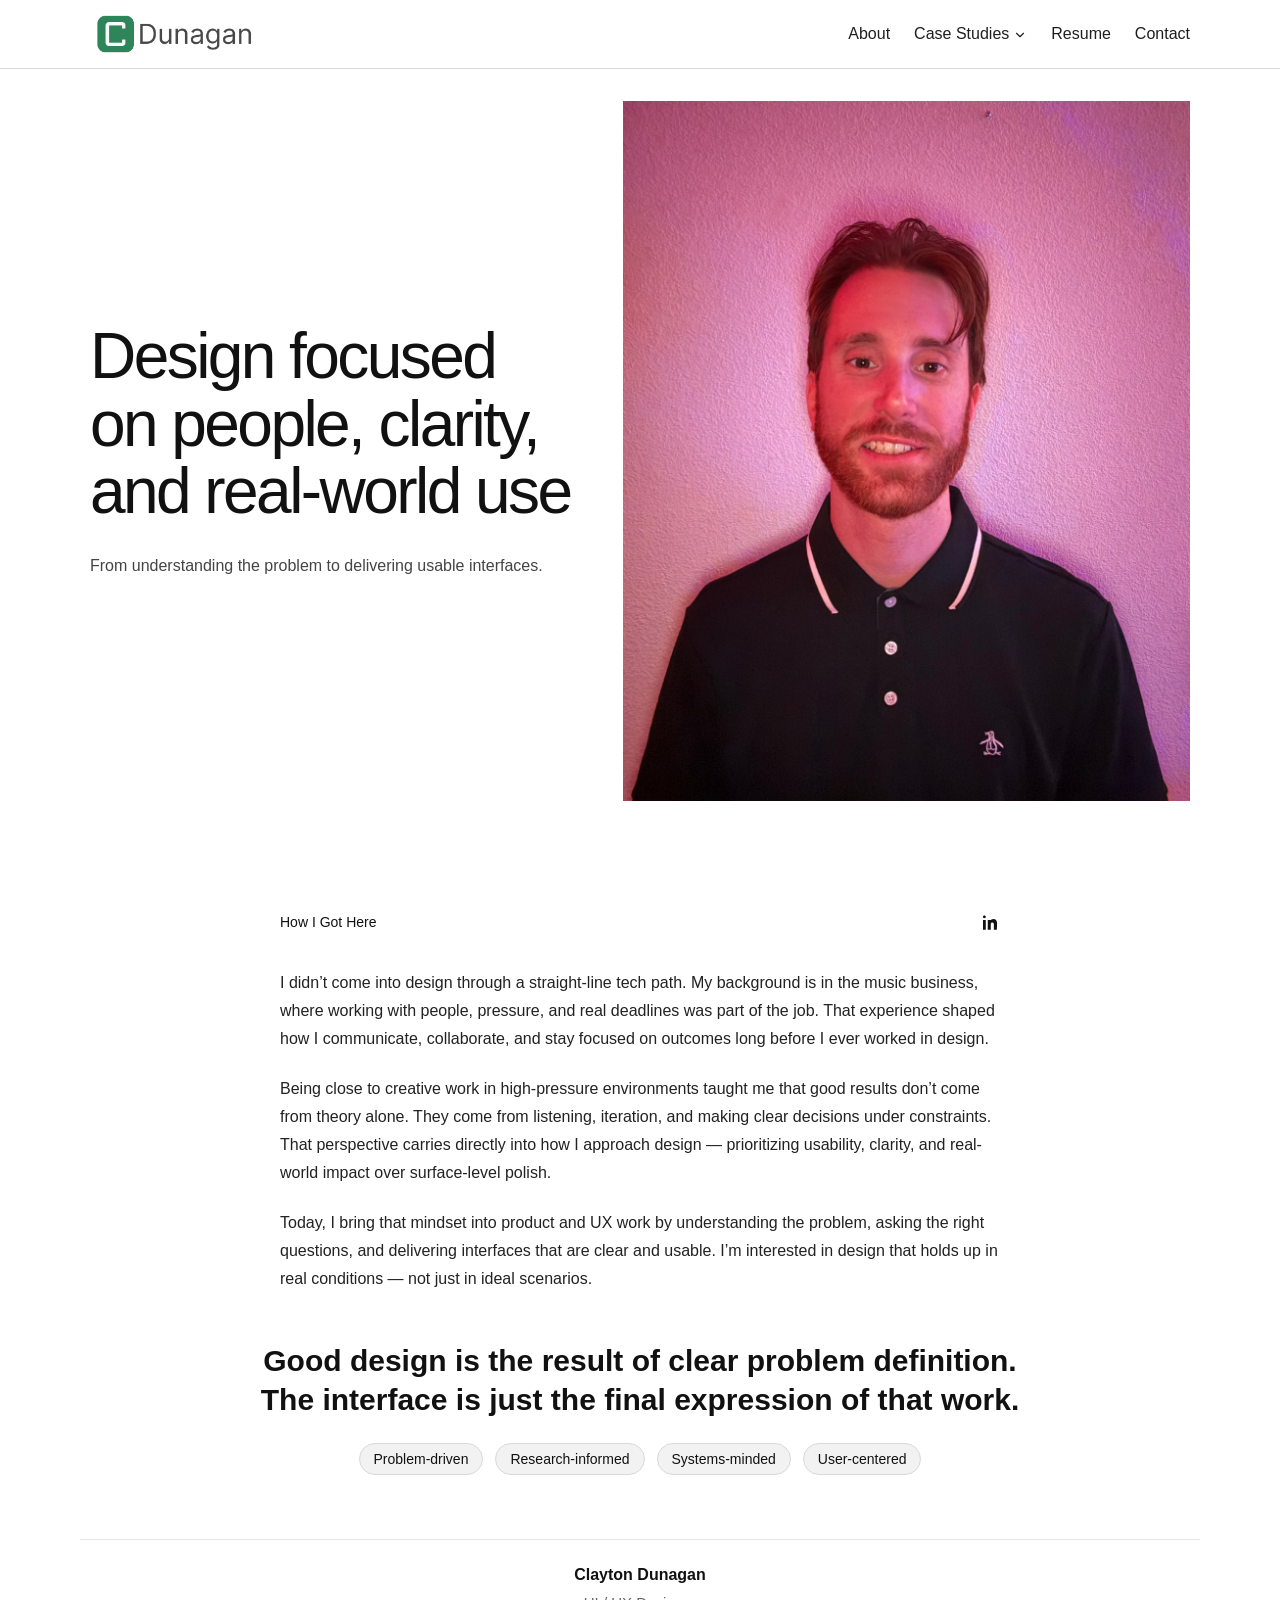
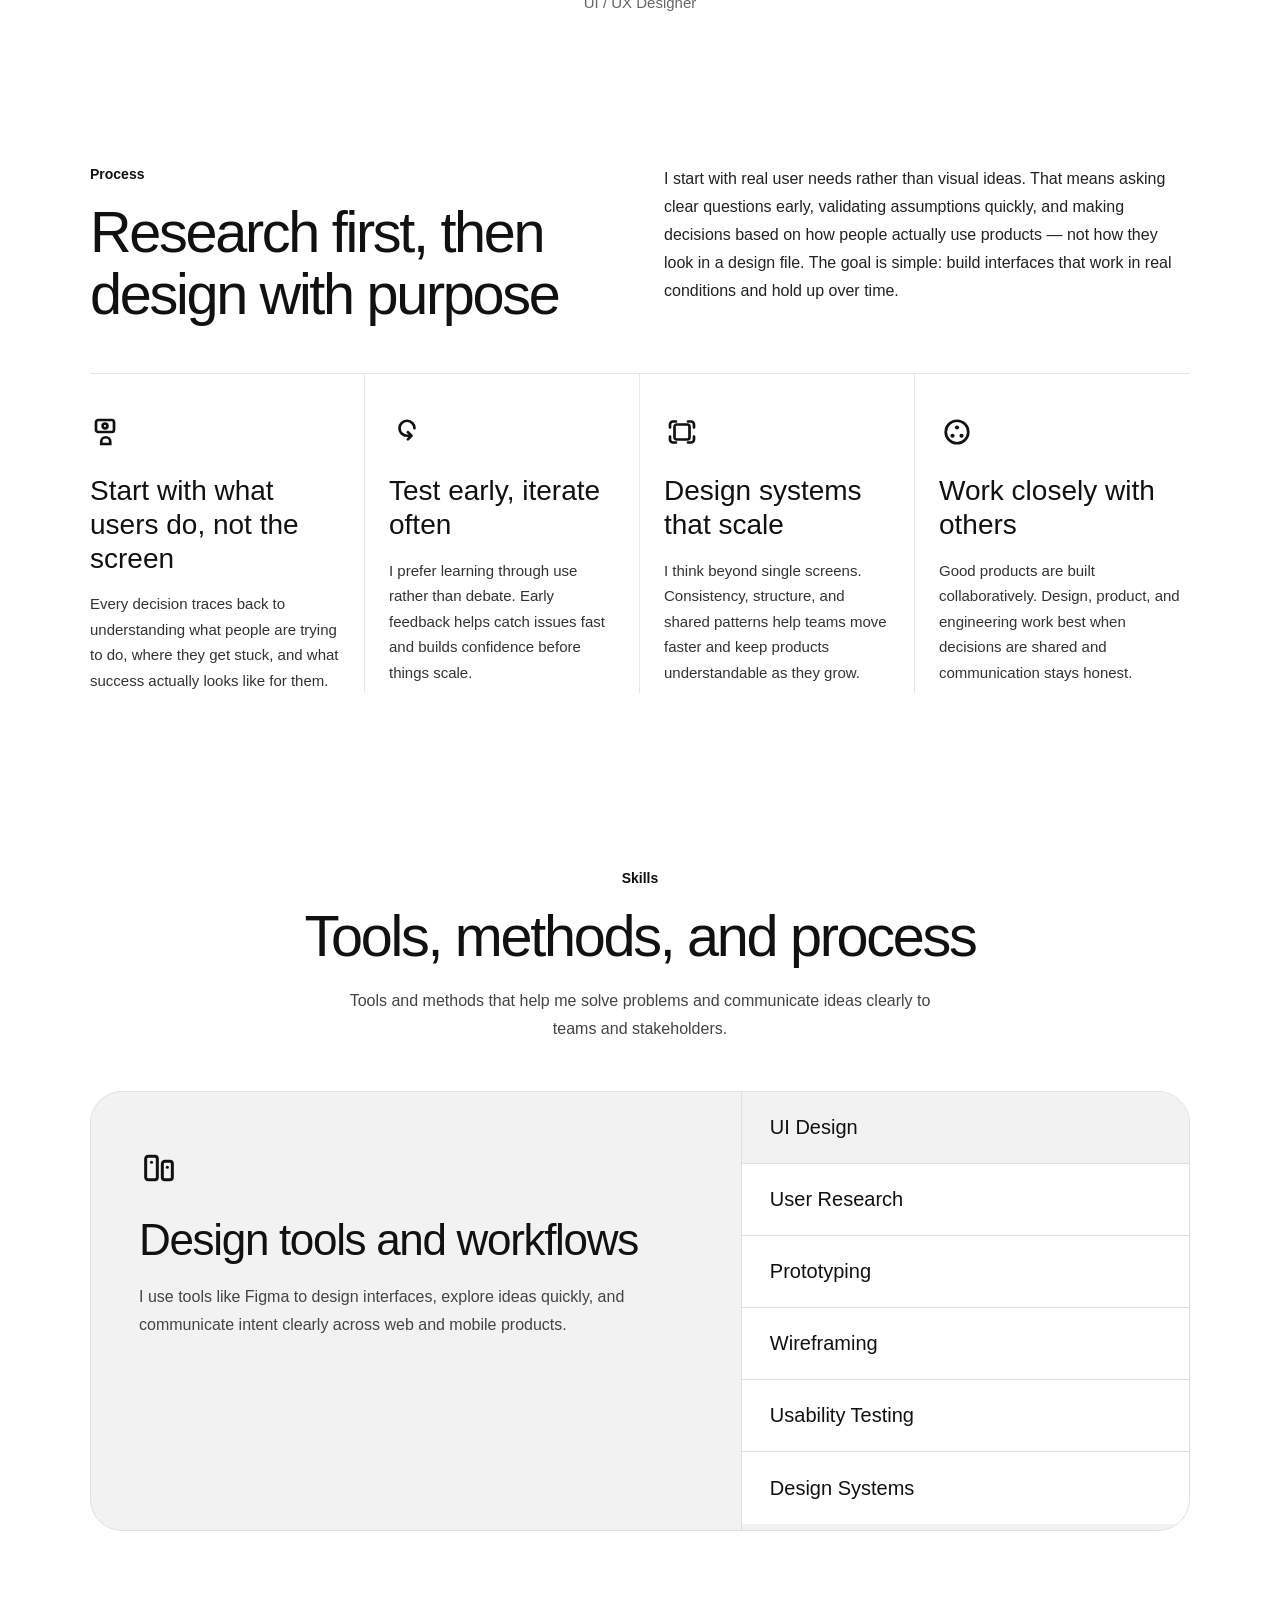
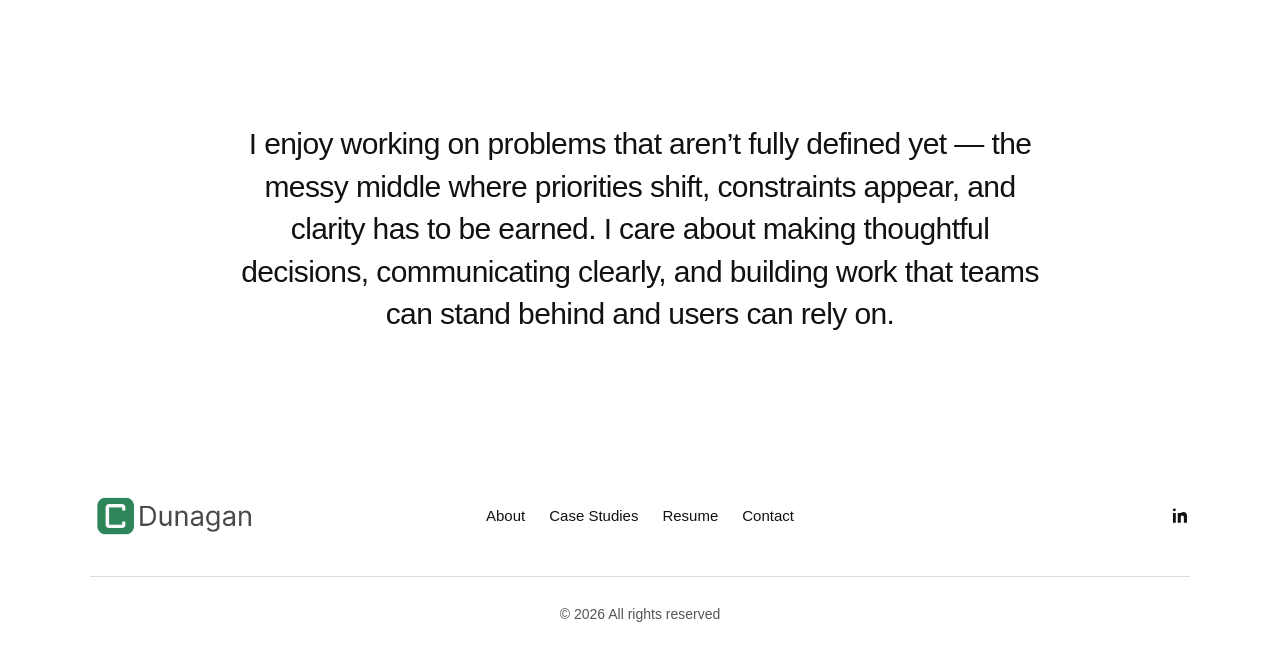
==== commit 9a197e83: "Update portfolio site content and assets" ====
--- a/about.html
+++ b/about.html
@@ -18,55 +18,67 @@
       />
     </a>
 
-    <nav class="site-nav" aria-label="Primary navigation">
+    <button
+      class="site-header__menu-toggle"
+      type="button"
+      aria-label="Open navigation menu"
+      aria-expanded="false"
+      aria-controls="primary-navigation"
+    >
+      <span class="site-header__menu-line" aria-hidden="true"></span>
+      <span class="site-header__menu-line" aria-hidden="true"></span>
+      <span class="site-header__menu-line" aria-hidden="true"></span>
+    </button>
+
+    <nav class="site-nav" id="primary-navigation" aria-label="Primary navigation">
       <ul class="site-nav__list">
         <li class="site-nav__item">
           <a href="about.html" class="site-nav__link">About</a>
         </li>
 
         <li class="site-nav__item site-nav__item--dropdown">
-  <div class="site-nav__dropdown-trigger">
-    <a href="case-studies.html" class="site-nav__link">Case Studies</a>
-
-    <button
-      class="site-nav__link site-nav__link--with-icon site-nav__dropdown-toggle"
-      type="button"
-      aria-expanded="false"
-      aria-controls="case-studies-dropdown"
-      aria-label="Open Case Studies menu"
-    >
-      <span class="site-nav__chevron" aria-hidden="true">
-        <svg
-          width="14"
-          height="14"
-          viewBox="0 0 24 24"
-          fill="none"
-          xmlns="http://www.w3.org/2000/svg"
-        >
-          <path
-            d="M6 9L12 15L18 9"
-            stroke="currentColor"
-            stroke-width="2"
-            stroke-linecap="round"
-            stroke-linejoin="round"
-          />
-        </svg>
-      </span>
-    </button>
-  </div>
-
-  <div class="site-nav__dropdown" id="case-studies-dropdown">
-    <a href="case-studies.html" class="site-nav__dropdown-link">
-      Case Studies Overview
-    </a>
-    <a href="bianco-brothers-case-study.html" class="site-nav__dropdown-link">
-      Bianco Brothers Case Study
-    </a>
-    <a href="sheltr-case-study.html" class="site-nav__dropdown-link">
-      Sheltr Case Study
-    </a>
-  </div>
-</li>
+          <div class="site-nav__dropdown-trigger">
+            <a href="case-studies.html" class="site-nav__link">Case Studies</a>
+
+            <button
+              class="site-nav__link site-nav__link--with-icon site-nav__dropdown-toggle"
+              type="button"
+              aria-expanded="false"
+              aria-controls="case-studies-dropdown"
+              aria-label="Open Case Studies menu"
+            >
+              <span class="site-nav__chevron" aria-hidden="true">
+                <svg
+                  width="14"
+                  height="14"
+                  viewBox="0 0 24 24"
+                  fill="none"
+                  xmlns="http://www.w3.org/2000/svg"
+                >
+                  <path
+                    d="M6 9L12 15L18 9"
+                    stroke="currentColor"
+                    stroke-width="2"
+                    stroke-linecap="round"
+                    stroke-linejoin="round"
+                  />
+                </svg>
+              </span>
+            </button>
+          </div>
+
+          <div class="site-nav__dropdown" id="case-studies-dropdown">
+            <a href="case-studies.html" class="site-nav__dropdown-link">
+              Case Studies Overview
+            </a>
+            <a href="bianco-brothers-case-study.html" class="site-nav__dropdown-link">
+              Bianco Brothers Case Study
+            </a>
+            <a href="sheltr-case-study.html" class="site-nav__dropdown-link">
+              Sheltr Case Study
+            </a>
+          </div>
+        </li>
 
         <li class="site-nav__item">
           <a href="resume.html" class="site-nav__link">Resume</a>
@@ -80,8 +92,7 @@
   </div>
 </header>
 
-<main>
-    <main class="about-page">
+<main class="about-page">
   <section class="about-hero">
     <div class="about-hero__container">
       <div class="about-hero__content">
@@ -104,226 +115,224 @@
   </section>
 
   <section class="about-intro">
-  <div class="about-intro__container">
-    <div class="about-intro__top">
-      <p class="about-intro__eyebrow">How I Got Here</p>
-
-      <a
-  href="https://www.linkedin.com/in/clayton-dunagan-955a961ab/"
-  class="about-intro__linkedin"
-  aria-label="LinkedIn"
-  target="_blank"
-  rel="noopener noreferrer"
->
-
-        <svg
-          class="site-footer__social-icon"
-          width="20"
-          height="20"
-          viewBox="0 0 24 24"
-          fill="currentColor"
-          xmlns="http://www.w3.org/2000/svg"
-          aria-hidden="true"
+    <div class="about-intro__container">
+      <div class="about-intro__top">
+        <p class="about-intro__eyebrow">How I Got Here</p>
+
+        <a
+          href="https://www.linkedin.com/in/clayton-dunagan-955a961ab/"
+          class="about-intro__linkedin"
+          aria-label="LinkedIn"
+          target="_blank"
+          rel="noopener noreferrer"
         >
-          <path
-            d="M6.94 8.5H3.56V20H6.94V8.5ZM5.25 3C4.17 3 3.5 3.71 3.5 4.64C3.5 5.55 4.15 6.29 5.21 6.29H5.23C6.33 6.29 7 5.55 7 4.64C6.98 3.71 6.33 3 5.25 3ZM20.5 12.39C20.5 8.86 18.62 7.22 16.12 7.22C14.1 7.22 13.2 8.33 12.69 9.11V8.5H9.31C9.35 9.5 9.31 20 9.31 20H12.69V13.58C12.69 13.24 12.72 12.91 12.81 12.67C13.08 12.01 13.69 11.32 14.73 11.32C16.09 11.32 16.63 12.35 16.63 13.87V20H20V13.48C20 9.99 18.14 8.5 15.66 8.5C14.06 8.5 13.35 9.38 12.94 10V8.5H9.56C9.6 9.47 9.56 20 9.56 20H12.94V13.38C12.94 13.03 12.97 12.69 13.06 12.45C13.31 11.79 13.87 11.11 14.9 11.11C16.24 11.11 16.81 12.14 16.81 13.66V20H20.19V13.27C20.19 9.76 18.36 8.5 16.12 8.5C14.31 8.5 13.42 9.52 12.94 10.18V8.5H9.56C9.61 9.5 9.56 20 9.56 20H12.94V13.58C12.94 13.24 12.97 12.91 13.06 12.67C13.33 12.01 13.94 11.32 14.98 11.32C16.34 11.32 16.88 12.35 16.88 13.87V20H20.25L20.5 12.39Z"
-          />
-        </svg>
-      </a>
-    </div>
-
-    <div class="about-intro__content">
-      <div class="about-intro__text">
-        <p>
-          I didn’t come into design through a straight-line tech path. My
-          background is in the music business, where working with people,
-          pressure, and real deadlines was part of the job. That experience
-          shaped how I communicate, collaborate, and stay focused on outcomes
-          long before I ever worked in design.
+          <svg
+            class="site-footer__social-icon"
+            width="20"
+            height="20"
+            viewBox="0 0 24 24"
+            fill="currentColor"
+            xmlns="http://www.w3.org/2000/svg"
+            aria-hidden="true"
+          >
+            <path
+              d="M6.94 8.5H3.56V20H6.94V8.5ZM5.25 3C4.17 3 3.5 3.71 3.5 4.64C3.5 5.55 4.15 6.29 5.21 6.29H5.23C6.33 6.29 7 5.55 7 4.64C6.98 3.71 6.33 3 5.25 3ZM20.5 12.39C20.5 8.86 18.62 7.22 16.12 7.22C14.1 7.22 13.2 8.33 12.69 9.11V8.5H9.31C9.35 9.5 9.31 20 9.31 20H12.69V13.58C12.69 13.24 12.72 12.91 12.81 12.67C13.08 12.01 13.69 11.32 14.73 11.32C16.09 11.32 16.63 12.35 16.63 13.87V20H20V13.48C20 9.99 18.14 8.5 15.66 8.5C14.06 8.5 13.35 9.38 12.94 10V8.5H9.56C9.6 9.47 9.56 20 9.56 20H12.94V13.38C12.94 13.03 12.97 12.69 13.06 12.45C13.31 11.79 13.87 11.11 14.9 11.11C16.24 11.11 16.81 12.14 16.81 13.66V20H20.19V13.27C20.19 9.76 18.36 8.5 16.12 8.5C14.31 8.5 13.42 9.52 12.94 10.18V8.5H9.56C9.61 9.5 9.56 20 9.56 20H12.94V13.58C12.94 13.24 12.97 12.91 13.06 12.67C13.33 12.01 13.94 11.32 14.98 11.32C16.34 11.32 16.88 12.35 16.88 13.87V20H20.25L20.5 12.39Z"
+            />
+          </svg>
+        </a>
+      </div>
+
+      <div class="about-intro__content">
+        <div class="about-intro__text">
+          <p>
+            I didn’t come into design through a straight-line tech path. My
+            background is in the music business, where working with people,
+            pressure, and real deadlines was part of the job. That experience
+            shaped how I communicate, collaborate, and stay focused on outcomes
+            long before I ever worked in design.
+          </p>
+
+          <p>
+            Being close to creative work in high-pressure environments taught me
+            that good results don’t come from theory alone. They come from
+            listening, iteration, and making clear decisions under constraints.
+            That perspective carries directly into how I approach design —
+            prioritizing usability, clarity, and real-world impact over
+            surface-level polish.
+          </p>
+
+          <p>
+            Today, I bring that mindset into product and UX work by understanding the problem, asking the right questions, and delivering interfaces that are clear and usable. I’m interested in design that
+            holds up in real conditions — not just in ideal scenarios.
+          </p>
+        </div>
+
+        <div class="about-intro__quote-block">
+          <p class="about-intro__quote">
+            Good design is the result of clear problem definition.
+            <br />
+            The interface is just the final expression of that work.
+          </p>
+
+          <div class="about-intro__tags">
+            <span class="about-intro__tag">Problem-driven</span>
+            <span class="about-intro__tag">Research-informed</span>
+            <span class="about-intro__tag">Systems-minded</span>
+            <span class="about-intro__tag">User-centered</span>
+          </div>
+        </div>
+      </div>
+
+      <div class="about-intro__footer">
+        <div class="about-intro__footer-line"></div>
+
+        <div class="about-intro__identity">
+          <p class="about-intro__name">Clayton Dunagan</p>
+          <p class="about-intro__role">UI / UX Designer</p>
+        </div>
+      </div>
+    </div>
+  </section>
+
+  <section class="about-process">
+    <div class="about-process__container">
+      <div class="about-process__header">
+        <div class="about-process__header-left">
+          <p class="about-process__eyebrow">Process</p>
+          <h2 class="about-process__title">Research first, then design with purpose</h2>
+        </div>
+
+        <div class="about-process__header-right">
+          <p class="about-process__text">
+            I start with real user needs rather than visual ideas. That means asking clear questions early, validating
+            assumptions quickly, and making decisions based on how people
+            actually use products — not how they look in a design file. The goal
+            is simple: build interfaces that work in real conditions and hold up
+            over time.
+          </p>
+        </div>
+      </div>
+
+      <div class="about-process__grid">
+        <article class="about-process-card">
+          <div class="about-process-card__icon" aria-hidden="true">
+            <svg viewBox="0 0 24 24" class="about-process-card__icon-svg" fill="none" xmlns="http://www.w3.org/2000/svg">
+              <rect x="4" y="4" width="12" height="8" rx="1.5" stroke="currentColor" stroke-width="1.8"/>
+              <circle cx="10" cy="8" r="1.6" stroke="currentColor" stroke-width="1.8"/>
+              <path d="M7.5 18.5C7.5 16.8431 8.84315 15.5 10.5 15.5C12.1569 15.5 13.5 16.8431 13.5 18.5V20H7.5V18.5Z" stroke="currentColor" stroke-width="1.8"/>
+            </svg>
+          </div>
+          <h3 class="about-process-card__title">Start with what users do, not the screen</h3>
+          <p class="about-process-card__text">
+            Every decision traces back to understanding what people are trying to
+            do, where they get stuck, and what success actually looks like for
+            them.
+          </p>
+        </article>
+
+        <article class="about-process-card">
+          <div class="about-process-card__icon" aria-hidden="true">
+            <svg viewBox="0 0 24 24" class="about-process-card__icon-svg" fill="none" xmlns="http://www.w3.org/2000/svg">
+              <path d="M17 9.5C17 6.73858 14.7614 4.5 12 4.5C9.23858 4.5 7 6.73858 7 9.5C7 12.2614 9.23858 14.5 12 14.5H14" stroke="currentColor" stroke-width="1.8" stroke-linecap="round"/>
+              <path d="M12.6 12.1L15 14.5L12.6 16.9" stroke="currentColor" stroke-width="1.8" stroke-linecap="round" stroke-linejoin="round"/>
+            </svg>
+          </div>
+          <h3 class="about-process-card__title">Test early, iterate often</h3>
+          <p class="about-process-card__text">
+            I prefer learning through use rather than debate. Early feedback helps
+            catch issues fast and builds confidence before things scale.
+          </p>
+        </article>
+
+        <article class="about-process-card">
+          <div class="about-process-card__icon" aria-hidden="true">
+            <svg viewBox="0 0 24 24" class="about-process-card__icon-svg" fill="none" xmlns="http://www.w3.org/2000/svg">
+              <rect x="7" y="7" width="10" height="10" rx="1.5" stroke="currentColor" stroke-width="1.8"/>
+              <path d="M4 9V7C4 5.89543 4.89543 5 6 5H8" stroke="currentColor" stroke-width="1.8" stroke-linecap="round"/>
+              <path d="M16 5H18C19.1046 5 20 5.89543 20 7V9" stroke="currentColor" stroke-width="1.8" stroke-linecap="round"/>
+              <path d="M20 15V17C20 18.1046 19.1046 19 18 19H16" stroke="currentColor" stroke-width="1.8" stroke-linecap="round"/>
+              <path d="M8 19H6C4.89543 19 4 18.1046 4 17V15" stroke="currentColor" stroke-width="1.8" stroke-linecap="round"/>
+            </svg>
+          </div>
+          <h3 class="about-process-card__title">Design systems that scale</h3>
+          <p class="about-process-card__text">
+            I think beyond single screens. Consistency, structure, and shared
+            patterns help teams move faster and keep products understandable as
+            they grow.
+          </p>
+        </article>
+
+        <article class="about-process-card">
+          <div class="about-process-card__icon" aria-hidden="true">
+            <svg viewBox="0 0 24 24" class="about-process-card__icon-svg" fill="none" xmlns="http://www.w3.org/2000/svg">
+              <circle cx="12" cy="12" r="7.5" stroke="currentColor" stroke-width="1.8"/>
+              <circle cx="12" cy="9" r="1.4" fill="currentColor"/>
+              <circle cx="9" cy="14.5" r="1.4" fill="currentColor"/>
+              <circle cx="15" cy="14.5" r="1.4" fill="currentColor"/>
+            </svg>
+          </div>
+          <h3 class="about-process-card__title">Work closely with others</h3>
+          <p class="about-process-card__text">
+            Good products are built collaboratively. Design, product, and
+            engineering work best when decisions are shared and communication
+            stays honest.
+          </p>
+        </article>
+      </div>
+    </div>
+  </section>
+
+  <section class="about-skills">
+    <div class="about-skills__container">
+      <div class="about-skills__intro">
+        <p class="about-skills__eyebrow">Skills</p>
+        <h2 class="about-skills__title">Tools, methods, and process</h2>
+        <p class="about-skills__text">
+          Tools and methods that help me solve problems and communicate ideas
+          clearly to teams and stakeholders.
         </p>
-
-        <p>
-          Being close to creative work in high-pressure environments taught me
-          that good results don’t come from theory alone. They come from
-          listening, iteration, and making clear decisions under constraints.
-          That perspective carries directly into how I approach design —
-          prioritizing usability, clarity, and real-world impact over
-          surface-level polish.
-        </p>
-
-        <p>
-          Today, I bring that mindset into product and UX work by understanding the problem, asking the right questions, and delivering interfaces that are clear and usable. I’m interested in design that
-          holds up in real conditions — not just in ideal scenarios.
-        </p>
-      </div>
-
-      <div class="about-intro__quote-block">
-        <p class="about-intro__quote">
-          Good design is the result of clear problem definition.
-          <br />
-          The interface is just the final expression of that work.
-        </p>
-
-        <div class="about-intro__tags">
-          <span class="about-intro__tag">Problem-driven</span>
-          <span class="about-intro__tag">Research-informed</span>
-          <span class="about-intro__tag">Systems-minded</span>
-          <span class="about-intro__tag">User-centered</span>
-        </div>
-      </div>
-    </div>
-
-    <div class="about-intro__footer">
-      <div class="about-intro__footer-line"></div>
-
-      <div class="about-intro__identity">
-        <p class="about-intro__name">Clayton Dunagan</p>
-        <p class="about-intro__role">UI / UX Designer</p>
-      </div>
-    </div>
-  </div>
-</section>
-
-<section class="about-process">
-  <div class="about-process__container">
-    <div class="about-process__header">
-      <div class="about-process__header-left">
-        <p class="about-process__eyebrow">Process</p>
-        <h2 class="about-process__title">Research first, then design with purpose</h2>
-      </div>
-
-      <div class="about-process__header-right">
-        <p class="about-process__text">
-          I start with real user needs rather than visual ideas. That means asking clear questions early, validating
-          assumptions quickly, and making decisions based on how people
-          actually use products — not how they look in a design file. The goal
-          is simple: build interfaces that work in real conditions and hold up
-          over time.
-        </p>
-      </div>
-    </div>
-
-    <div class="about-process__grid">
-      <article class="about-process-card">
-        <div class="about-process-card__icon" aria-hidden="true">
-        <svg viewBox="0 0 24 24" class="about-process-card__icon-svg" fill="none" xmlns="http://www.w3.org/2000/svg">
-        <rect x="4" y="4" width="12" height="8" rx="1.5" stroke="currentColor" stroke-width="1.8"/>
-        <circle cx="10" cy="8" r="1.6" stroke="currentColor" stroke-width="1.8"/>
-        <path d="M7.5 18.5C7.5 16.8431 8.84315 15.5 10.5 15.5C12.1569 15.5 13.5 16.8431 13.5 18.5V20H7.5V18.5Z" stroke="currentColor" stroke-width="1.8"/>
-     </svg>
-    </div>
-        <h3 class="about-process-card__title">Start with what users do, not the screen</h3>
-        <p class="about-process-card__text">
-          Every decision traces back to understanding what people are trying to
-          do, where they get stuck, and what success actually looks like for
-          them.
-        </p>
-      </article>
-
-      <article class="about-process-card">
-        <div class="about-process-card__icon" aria-hidden="true">
-  <svg viewBox="0 0 24 24" class="about-process-card__icon-svg" fill="none" xmlns="http://www.w3.org/2000/svg">
-    <path d="M17 9.5C17 6.73858 14.7614 4.5 12 4.5C9.23858 4.5 7 6.73858 7 9.5C7 12.2614 9.23858 14.5 12 14.5H14" stroke="currentColor" stroke-width="1.8" stroke-linecap="round"/>
-    <path d="M12.6 12.1L15 14.5L12.6 16.9" stroke="currentColor" stroke-width="1.8" stroke-linecap="round" stroke-linejoin="round"/>
-  </svg>
-</div>
-        <h3 class="about-process-card__title">Test early, iterate often</h3>
-        <p class="about-process-card__text">
-          I prefer learning through use rather than debate. Early feedback helps
-          catch issues fast and builds confidence before things scale.
-        </p>
-      </article>
-
-      <article class="about-process-card">
-        <div class="about-process-card__icon" aria-hidden="true">
-          <svg viewBox="0 0 24 24" class="about-process-card__icon-svg" fill="none" xmlns="http://www.w3.org/2000/svg">
-            <rect x="7" y="7" width="10" height="10" rx="1.5" stroke="currentColor" stroke-width="1.8"/>
-            <path d="M4 9V7C4 5.89543 4.89543 5 6 5H8" stroke="currentColor" stroke-width="1.8" stroke-linecap="round"/>
-            <path d="M16 5H18C19.1046 5 20 5.89543 20 7V9" stroke="currentColor" stroke-width="1.8" stroke-linecap="round"/>
-            <path d="M20 15V17C20 18.1046 19.1046 19 18 19H16" stroke="currentColor" stroke-width="1.8" stroke-linecap="round"/>
-            <path d="M8 19H6C4.89543 19 4 18.1046 4 17V15" stroke="currentColor" stroke-width="1.8" stroke-linecap="round"/>
-          </svg>
-        </div>
-        <h3 class="about-process-card__title">Design systems that scale</h3>
-        <p class="about-process-card__text">
-          I think beyond single screens. Consistency, structure, and shared
-          patterns help teams move faster and keep products understandable as
-          they grow.
-        </p>
-      </article>
-
-      <article class="about-process-card">
-        <div class="about-process-card__icon" aria-hidden="true">
-          <svg viewBox="0 0 24 24" class="about-process-card__icon-svg" fill="none" xmlns="http://www.w3.org/2000/svg">
-            <circle cx="12" cy="12" r="7.5" stroke="currentColor" stroke-width="1.8"/>
-            <circle cx="12" cy="9" r="1.4" fill="currentColor"/>
-            <circle cx="9" cy="14.5" r="1.4" fill="currentColor"/>
-            <circle cx="15" cy="14.5" r="1.4" fill="currentColor"/>
-          </svg>
-        </div>
-        <h3 class="about-process-card__title">Work closely with others</h3>
-        <p class="about-process-card__text">
-          Good products are built collaboratively. Design, product, and
-          engineering work best when decisions are shared and communication
-          stays honest.
-        </p>
-      </article>
-    </div>
-  </div>
-</section>
-
-<section class="about-skills">
-  <div class="about-skills__container">
-    <div class="about-skills__intro">
-      <p class="about-skills__eyebrow">Skills</p>
-      <h2 class="about-skills__title">Tools, methods, and process</h2>
-      <p class="about-skills__text">
-        Tools and methods that help me solve problems and communicate ideas
-        clearly to teams and stakeholders.
+      </div>
+
+      <div class="about-skills__card">
+        <div class="about-skills__card-left">
+          <div class="about-skills__icon" aria-hidden="true">
+            <svg viewBox="0 0 24 24" class="about-skills__icon-svg" fill="none" xmlns="http://www.w3.org/2000/svg">
+              <rect x="4" y="5" width="7" height="14" rx="1.5" stroke="currentColor" stroke-width="1.8"/>
+              <rect x="14" y="8" width="6" height="11" rx="1.5" stroke="currentColor" stroke-width="1.8"/>
+              <path d="M7.5 8.5H7.51" stroke="currentColor" stroke-width="1.8" stroke-linecap="round"/>
+              <path d="M17 11.5H17.01" stroke="currentColor" stroke-width="1.8" stroke-linecap="round"/>
+            </svg>
+          </div>
+
+          <h3 class="about-skills__card-title">Design tools and workflows</h3>
+          <p class="about-skills__card-text">
+            I use tools like Figma to design interfaces, explore ideas quickly,
+            and communicate intent clearly across web and mobile products.
+          </p>
+        </div>
+
+        <div class="about-skills__list">
+          <div class="about-skills__list-item">UI Design</div>
+          <div class="about-skills__list-item">User Research</div>
+          <div class="about-skills__list-item">Prototyping</div>
+          <div class="about-skills__list-item">Wireframing</div>
+          <div class="about-skills__list-item">Usability Testing</div>
+          <div class="about-skills__list-item">Design Systems</div>
+        </div>
+      </div>
+    </div>
+  </section>
+
+  <section class="about-closing">
+    <div class="about-closing__container">
+      <p class="about-closing__text">
+        I enjoy working on problems that aren’t fully defined yet — the messy
+        middle where priorities shift, constraints appear, and clarity has to be
+        earned. I care about making thoughtful decisions, communicating clearly,
+        and building work that teams can stand behind and users can rely on.
       </p>
     </div>
-
-    <div class="about-skills__card">
-      <div class="about-skills__card-left">
-        <div class="about-skills__icon" aria-hidden="true">
-          <svg viewBox="0 0 24 24" class="about-skills__icon-svg" fill="none" xmlns="http://www.w3.org/2000/svg">
-            <rect x="4" y="5" width="7" height="14" rx="1.5" stroke="currentColor" stroke-width="1.8"/>
-            <rect x="14" y="8" width="6" height="11" rx="1.5" stroke="currentColor" stroke-width="1.8"/>
-            <path d="M7.5 8.5H7.51" stroke="currentColor" stroke-width="1.8" stroke-linecap="round"/>
-            <path d="M17 11.5H17.01" stroke="currentColor" stroke-width="1.8" stroke-linecap="round"/>
-          </svg>
-        </div>
-
-        <h3 class="about-skills__card-title">Design tools and workflows</h3>
-        <p class="about-skills__card-text">
-          I use tools like Figma to design interfaces, explore ideas quickly,
-          and communicate intent clearly across web and mobile products.
-        </p>
-      </div>
-
-      <div class="about-skills__list">
-        <div class="about-skills__list-item">UI Design</div>
-        <div class="about-skills__list-item">User Research</div>
-        <div class="about-skills__list-item">Prototyping</div>
-        <div class="about-skills__list-item">Wireframing</div>
-        <div class="about-skills__list-item">Usability Testing</div>
-        <div class="about-skills__list-item">Design Systems</div>
-      </div>
-    </div>
-  </div>
-</section>
-
-<section class="about-closing">
-  <div class="about-closing__container">
-    <p class="about-closing__text">
-      I enjoy working on problems that aren’t fully defined yet — the messy
-      middle where priorities shift, constraints appear, and clarity has to be
-      earned. I care about making thoughtful decisions, communicating clearly,
-      and building work that teams can stand behind and users can rely on.
-    </p>
-  </div>
-</section>
-</main>
+  </section>
 </main>
 
 <footer class="site-footer">
@@ -380,5 +389,4 @@
 <script src="script.js"></script>
 
 </body>
-</html>
-
+</html>
--- a/style.css
+++ b/style.css
@@ -274,7 +274,7 @@
 ========================================== */
 
 .lightbox-trigger {
-  cursor: pointer;
+  cursor: zoom-in;
 }
 
 .lightbox {
@@ -282,16 +282,20 @@
   inset: 0;
   z-index: 9999;
   display: none;
+  opacity: 0;
+  pointer-events: none;
 }
 
 .lightbox.is-active {
   display: block;
+  opacity: 1;
+  pointer-events: auto;
 }
 
 .lightbox__overlay {
   position: absolute;
   inset: 0;
-  background-color: rgba(0, 0, 0, 0.82);
+  background-color: rgba(0, 0, 0, 0.86);
 }
 
 .lightbox__content {
@@ -299,20 +303,22 @@
   z-index: 2;
   width: 100%;
   height: 100%;
-  padding: 48px;
+  padding: 64px 48px;
   display: flex;
   align-items: center;
   justify-content: center;
 }
 
 .lightbox__image {
-  max-width: 92vw;
-  max-height: 88vh;
+  max-width: min(94vw, 1400px);
+  max-height: 86vh;
   width: auto;
   height: auto;
   display: block;
   border-radius: 16px;
   background-color: #ffffff;
+  box-shadow: 0 24px 80px rgba(0, 0, 0, 0.45);
+  cursor: default;
 }
 
 .lightbox__close {
@@ -329,6 +335,36 @@
   font-size: 2rem;
   line-height: 1;
   cursor: pointer;
+  transition:
+    background-color 0.2s ease,
+    transform 0.2s ease;
+}
+
+.lightbox__close:hover,
+.lightbox__close:focus-visible {
+  background-color: rgba(255, 255, 255, 0.24);
+  transform: scale(1.04);
+  outline: none;
+}
+
+@media (max-width: 768px) {
+  .lightbox__content {
+    padding: 72px 20px 32px;
+  }
+
+  .lightbox__image {
+    max-width: 94vw;
+    max-height: 80vh;
+    border-radius: 12px;
+  }
+
+  .lightbox__close {
+    top: 18px;
+    right: 18px;
+    width: 44px;
+    height: 44px;
+    font-size: 1.75rem;
+  }
 }
 
 /* =========================================
@@ -1120,6 +1156,7 @@
 }
 
 .case-study-card__image-wrap {
+  position: relative;
   width: 100%;
   aspect-ratio: 4 / 3;
   background-color: #e9e9e9;
@@ -1131,6 +1168,19 @@
   width: 100%;
   height: 100%;
   object-fit: cover;
+  object-position: center;
+}
+
+/* Bianco Brothers card image adjustment */
+.case-studies-projects__grid .case-study-card:nth-child(1) .case-study-card__image {
+  object-position: center center;
+  transform: scale(1);
+}
+
+/* Sheltr card image adjustment - hides exported black corner artifacts */
+.case-studies-projects__grid .case-study-card:nth-child(2) .case-study-card__image {
+  object-position: center;
+  transform: scale(1.05);
 }
 
 .case-study-card__content {
@@ -2390,7 +2440,7 @@
 
 .contact-hero-section {
   background-color: #ffffff;
-  padding: 96px 24px 48px;
+  padding: 152px 24px 48px;
 }
 
 .contact-hero-container {
@@ -2416,7 +2466,7 @@
 
 .contact-methods-section {
   background-color: #ffffff;
-  padding: 0 24px 88px;
+  padding: 0 24px 56px;
 }
 
 .contact-methods-container {
@@ -2503,4 +2553,1333 @@
 
 .contact-method-link:hover {
   opacity: 0.7;
+}
+
+/* =========================================================
+   RESPONSIVE SYSTEM / SITE-WIDE OVERRIDES
+   Added to keep the portfolio flexible across desktop,
+   laptop, tablet, and mobile screen sizes.
+========================================================= */
+
+/* ---------- Global Fluid Safety ---------- */
+
+html {
+  -webkit-text-size-adjust: 100%;
+}
+
+body {
+  overflow-x: hidden;
+}
+
+img,
+svg,
+video {
+  max-width: 100%;
+}
+
+img {
+  height: auto;
+}
+
+a,
+button {
+  -webkit-tap-highlight-color: transparent;
+}
+
+.site-header,
+.site-footer,
+main,
+section {
+  width: 100%;
+}
+
+/* Keep long text/links from forcing horizontal scroll */
+p,
+h1,
+h2,
+h3,
+h4,
+h5,
+h6,
+li,
+a {
+  overflow-wrap: break-word;
+}
+
+/* Better default focus visibility without changing visual style too much */
+a:focus-visible,
+button:focus-visible {
+  outline: 2px solid #111111;
+  outline-offset: 4px;
+}
+
+/* ---------- Fluid Type Helpers ---------- */
+
+.home-hero__title,
+.about-hero__title,
+.about-process__title,
+.about-skills__title,
+.case-studies-hero__title,
+.case-study-structure__title,
+.case-studies-projects__title,
+.bb-case-hero__title,
+.bb-case-problem__title,
+.bb-case-goals__title,
+.bb-case-research__title,
+.bb-case-decisions__title,
+.bb-case-wireframes__title,
+.bb-case-final-design__title,
+.bb-case-conclusion__cta-title,
+.resume-page-title,
+.contact-hero-title {
+  text-wrap: balance;
+}
+
+.home-thinking__paragraph,
+.home-cta__text,
+.about-hero__text,
+.about-intro__text p,
+.about-process__text,
+.about-skills__text,
+.bb-case-hero__description,
+.bb-case-overview__description,
+.bb-case-problem__description,
+.bb-case-goals__intro,
+.bb-case-goals__support-text,
+.bb-case-research__intro,
+.bb-case-decisions__intro,
+.bb-case-wireframes__intro,
+.bb-case-final-design__intro,
+.bb-case-conclusion__card-text,
+.resume-page-description,
+.contact-method-text {
+  text-wrap: pretty;
+}
+
+/* =========================================================
+   LARGE LAPTOPS / SMALL DESKTOPS
+========================================================= */
+
+@media (max-width: 1280px) {
+  .site-header__container,
+  .site-footer__container {
+    max-width: 1180px;
+  }
+
+  .site-nav__list,
+  .site-footer__nav-list {
+    gap: 24px;
+  }
+
+  .home-hero__media {
+    height: clamp(560px, 58vw, 760px);
+  }
+
+  .about-hero__container,
+  .about-process__container,
+  .about-skills__container,
+  .bb-case-hero__container,
+  .bb-case-goals__container,
+  .bb-case-research__container,
+  .bb-case-decisions__container,
+  .bb-case-wireframes__container,
+  .bb-case-conclusion__container {
+    width: auto;
+    max-width: 1180px;
+    padding-left: 40px;
+    padding-right: 40px;
+  }
+
+  .about-hero__image-wrapper {
+    height: clamp(560px, 58vw, 700px);
+  }
+
+  .about-hero__title {
+    font-size: clamp(3.5rem, 5vw, 4.5rem);
+  }
+
+  .about-process__title,
+  .about-skills__title,
+  .bb-case-hero__title,
+  .bb-case-goals__title,
+  .bb-case-research__title,
+  .bb-case-final-design__title,
+  .bb-case-conclusion__cta-title {
+    font-size: clamp(3rem, 4.5vw, 3.75rem);
+  }
+
+  .bb-case-problem__title {
+    font-size: clamp(3.1rem, 5vw, 4.15rem);
+  }
+
+  .bb-case-overview__cards {
+    gap: 18px;
+  }
+
+  .bb-case-overview__card {
+    padding: 26px 20px;
+  }
+
+  .bb-case-final-design__slide {
+    height: 520px;
+  }
+
+  .bb-case-final-design__image {
+    height: 490px;
+  }
+}
+
+/* =========================================================
+   TABLET / SMALL LAPTOP
+========================================================= */
+
+@media (max-width: 1024px) {
+  .site-header__container {
+    padding: 14px 28px;
+    gap: 24px;
+  }
+
+  .site-nav__list {
+    gap: 18px;
+  }
+
+  .site-nav__link {
+    font-size: 15px;
+  }
+
+  .site-nav__dropdown {
+    left: auto;
+    right: 0;
+    transform: none;
+  }
+
+  .site-footer__container {
+    padding: 56px 28px 36px;
+  }
+
+  .site-footer__top {
+    grid-template-columns: 1fr;
+    justify-items: center;
+    text-align: center;
+  }
+
+  .site-footer__logo-link,
+  .site-footer__nav,
+  .site-footer__social-link {
+    justify-self: center;
+  }
+
+  .home-hero__overlay {
+    left: 40px;
+    bottom: 36px;
+  }
+
+  .home-hero__title {
+    font-size: clamp(2.5rem, 6vw, 3.15rem);
+  }
+
+  .home-thinking {
+    padding: 72px 0;
+  }
+
+  .home-thinking__title,
+  .home-cta__title {
+    font-size: clamp(2.35rem, 5vw, 3rem);
+  }
+
+  .about-hero {
+    padding: 32px 0 72px;
+  }
+
+  .about-hero__container {
+    width: auto;
+    padding-left: 32px;
+    padding-right: 32px;
+    grid-template-columns: 1fr;
+    gap: 36px;
+  }
+
+  .about-hero__content {
+    max-width: 720px;
+  }
+
+  .about-hero__image-wrapper {
+    height: clamp(420px, 62vw, 560px);
+  }
+
+  .about-intro__container,
+  .about-closing__container {
+    width: auto;
+    padding-left: 32px;
+    padding-right: 32px;
+  }
+
+  .about-process,
+  .about-skills {
+    padding: 72px 0 88px;
+  }
+
+  .about-process__container,
+  .about-skills__container {
+    width: auto;
+    padding-left: 32px;
+    padding-right: 32px;
+  }
+
+  .about-process__header {
+    grid-template-columns: 1fr;
+    gap: 24px;
+  }
+
+  .about-process__header-left,
+  .about-process__header-right {
+    max-width: 760px;
+  }
+
+  .about-process__title,
+  .about-skills__title {
+    font-size: clamp(2.5rem, 6vw, 3.4rem);
+  }
+
+  .about-process__grid {
+    grid-template-columns: repeat(2, minmax(0, 1fr));
+    border-top: 1px solid #e6e6e6;
+  }
+
+  .about-process-card {
+    padding: 32px 24px;
+    border-right: none;
+    border-bottom: 1px solid #e6e6e6;
+  }
+
+  .about-process-card:first-child {
+    padding-left: 24px;
+  }
+
+  .about-process-card:nth-child(odd) {
+    border-right: 1px solid #e6e6e6;
+  }
+
+  .about-process-card:nth-last-child(-n + 2) {
+    border-bottom: none;
+  }
+
+  .about-skills__card {
+    grid-template-columns: 1fr;
+  }
+
+  .about-skills__list {
+    border-left: none;
+    border-top: 1px solid #dfdfdf;
+  }
+
+  .about-closing__text {
+    font-size: clamp(1.45rem, 3.5vw, 1.875rem);
+  }
+
+  .case-studies-hero {
+    padding-top: 88px;
+  }
+
+  .case-studies-hero__title,
+  .case-study-structure__title,
+  .case-studies-projects__title {
+    font-size: clamp(2.5rem, 6vw, 3.25rem);
+  }
+
+  .case-study-structure__grid {
+    column-gap: 40px;
+  }
+
+  .case-studies-projects {
+    padding-bottom: 112px;
+  }
+
+  .bb-case-hero {
+    padding: 56px 0 96px;
+  }
+
+  .bb-case-hero__container {
+    grid-template-columns: 1fr;
+    row-gap: 44px;
+    padding-left: 32px;
+    padding-right: 32px;
+  }
+
+  .bb-case-hero__content {
+    padding-top: 0;
+  }
+
+  .bb-case-hero__title {
+    max-width: 760px;
+    font-size: clamp(2.75rem, 6vw, 3.5rem);
+  }
+
+  .bb-case-hero__description {
+    max-width: 760px;
+  }
+
+  .sheltr-case-study-page .bb-case-hero__image-wrapper {
+    min-height: 0;
+  }
+
+  .sheltr-case-study-page .bb-case-hero__image {
+    height: auto;
+  }
+
+  .bb-case-overview {
+    padding-bottom: 96px;
+  }
+
+  .bb-case-overview__container,
+  .bb-case-problem__container,
+  .bb-case-final-design__container {
+    padding-left: 32px;
+    padding-right: 32px;
+  }
+
+  .bb-case-overview__cards {
+    grid-template-columns: repeat(2, minmax(0, 1fr));
+    max-width: 680px;
+    gap: 22px;
+  }
+
+  .bb-case-overview__card {
+    max-width: none;
+    aspect-ratio: auto;
+    min-height: 250px;
+  }
+
+  .bb-case-problem,
+  .bb-case-goals,
+  .bb-case-research,
+  .bb-case-decisions,
+  .bb-case-wireframes,
+  .bb-case-final-design {
+    padding: 96px 0;
+  }
+
+  .bb-case-goals__container {
+    grid-template-columns: 1fr;
+    row-gap: 56px;
+    padding-left: 32px;
+    padding-right: 32px;
+  }
+
+  .bb-case-goals__title,
+  .bb-case-goals__intro,
+  .bb-case-goals__support-title,
+  .bb-case-goals__support-text {
+    max-width: 760px;
+  }
+
+  .bb-case-goals__right {
+    max-width: 760px;
+  }
+
+  .sheltr-case-study-page .bb-case-goals__right {
+    padding-left: 0;
+  }
+
+  .bb-case-research__cards {
+    gap: 24px;
+  }
+
+  .bb-case-wireframes__grid {
+    grid-template-columns: repeat(2, minmax(0, 1fr));
+    max-width: 760px;
+  }
+
+  .bb-case-final-design__track {
+    gap: 28px;
+  }
+
+  .bb-case-final-design__slide {
+    flex-basis: calc((100% - 28px) / 2);
+  }
+
+  .bb-case-final-design__arrow--left {
+    left: -8px;
+  }
+
+  .bb-case-final-design__arrow--right {
+    right: -8px;
+  }
+
+  .bb-case-conclusion {
+    padding-top: 96px;
+  }
+
+  .bb-case-conclusion__top {
+    grid-template-columns: 1fr;
+    gap: 36px;
+    max-width: 720px;
+    margin-left: auto;
+    margin-right: auto;
+    margin-bottom: 88px;
+  }
+
+  .bb-case-conclusion__card {
+    max-width: none;
+  }
+
+  .contact-methods-grid {
+    column-gap: 28px;
+  }
+}
+
+/* =========================================================
+   MOBILE / LARGE PHONES
+========================================================= */
+
+@media (max-width: 768px) {
+  .site-header__container {
+    padding: 14px 20px;
+    flex-direction: column;
+    align-items: center;
+    gap: 16px;
+  }
+
+  .site-header__logo {
+    height: 36px;
+  }
+
+  .site-nav {
+    width: 100%;
+    margin-left: 0;
+  }
+
+  .site-nav__list {
+    justify-content: center;
+    flex-wrap: wrap;
+    gap: 12px 18px;
+  }
+
+  .site-nav__link {
+    font-size: 14px;
+  }
+
+  .site-nav__item--dropdown {
+    position: static;
+  }
+
+  .site-nav__dropdown {
+    position: static;
+    width: min(100%, 340px);
+    min-width: 0;
+    margin: 10px auto 0;
+    transform: none;
+    box-shadow: none;
+  }
+
+  .site-footer__container {
+    padding: 48px 20px 32px;
+  }
+
+  .site-footer__nav-list {
+    justify-content: center;
+    flex-wrap: wrap;
+    gap: 14px 22px;
+  }
+
+  .lightbox__content {
+    padding: 24px;
+  }
+
+  .lightbox__image {
+    max-width: 94vw;
+    max-height: 82vh;
+    border-radius: 12px;
+  }
+
+  .lightbox__close {
+    top: 16px;
+    right: 16px;
+    width: 44px;
+    height: 44px;
+  }
+
+  .home-hero__media {
+    height: clamp(460px, 88vh, 620px);
+  }
+
+  .home-hero__overlay {
+    left: 24px;
+    right: 24px;
+    bottom: 28px;
+  }
+
+  .home-hero__title {
+    font-size: clamp(2.15rem, 10vw, 2.75rem);
+  }
+
+  .home-thinking {
+    padding: 64px 0;
+  }
+
+  .home-thinking__container,
+  .home-cta__container {
+    padding-left: 24px;
+    padding-right: 24px;
+  }
+
+  .home-thinking__title,
+  .home-cta__title {
+    font-size: clamp(2rem, 8vw, 2.45rem);
+  }
+
+  .home-cta {
+    padding-bottom: 64px;
+  }
+
+  .home-cta__card {
+    padding: 52px 22px;
+    border-radius: 24px;
+  }
+
+  .home-cta__actions {
+    flex-direction: column;
+  }
+
+  .home-cta__button {
+    width: 100%;
+    max-width: 260px;
+  }
+
+  .about-hero,
+  .about-intro,
+  .about-process,
+  .about-skills,
+  .about-closing {
+    padding-top: 64px;
+    padding-bottom: 64px;
+  }
+
+  .about-hero__container,
+  .about-intro__container,
+  .about-process__container,
+  .about-skills__container,
+  .about-closing__container {
+    padding-left: 24px;
+    padding-right: 24px;
+  }
+
+  .about-hero__title {
+    font-size: clamp(2.65rem, 12vw, 3.4rem);
+  }
+
+  .about-hero__image-wrapper {
+    height: clamp(360px, 80vw, 480px);
+  }
+
+  .about-intro__top {
+    max-width: 100%;
+  }
+
+  .about-intro__quote {
+    font-size: clamp(1.4rem, 5vw, 1.75rem);
+  }
+
+  .about-process__grid {
+    grid-template-columns: 1fr;
+  }
+
+  .about-process-card,
+  .about-process-card:first-child {
+    padding: 32px 0;
+    border-right: none;
+  }
+
+  .about-process-card:nth-child(odd) {
+    border-right: none;
+  }
+
+  .about-process-card:nth-last-child(-n + 2) {
+    border-bottom: 1px solid #e6e6e6;
+  }
+
+  .about-process-card:last-child {
+    border-bottom: none;
+    padding-right: 0;
+  }
+
+  .about-process-card__title {
+    font-size: 1.55rem;
+  }
+
+  .about-skills__intro {
+    margin-bottom: 36px;
+  }
+
+  .about-skills__card {
+    border-radius: 24px;
+  }
+
+  .about-skills__card-left {
+    padding: 40px 28px;
+  }
+
+  .about-skills__card-title {
+    font-size: clamp(2rem, 8vw, 2.4rem);
+  }
+
+  .about-skills__list-item {
+    min-height: 64px;
+    padding: 0 24px;
+    font-size: 1.1rem;
+  }
+
+  .case-studies-hero {
+    padding: 72px 24px 20px;
+  }
+
+  .case-studies-hero__title,
+  .case-study-structure__title,
+  .case-studies-projects__title {
+    font-size: clamp(2.15rem, 9vw, 2.65rem);
+  }
+
+  .case-study-structure {
+    padding: 48px 24px 72px;
+  }
+
+  .case-study-structure__grid {
+    grid-template-columns: 1fr;
+    margin-top: 40px;
+  }
+
+  .case-study-structure__item {
+    border-bottom: 1px solid #dddddd;
+  }
+
+  .case-study-structure__item:nth-child(1),
+  .case-study-structure__item:nth-child(2) {
+    border-bottom: 1px solid #dddddd;
+  }
+
+  .case-study-structure__item:last-child {
+    border-bottom: none;
+  }
+
+  .case-study-structure__item-text {
+    max-width: none;
+  }
+
+  .case-studies-projects {
+    padding: 56px 24px 88px;
+  }
+
+  .case-studies-projects__grid {
+    grid-template-columns: 1fr;
+  }
+
+  .case-study-card {
+    border-radius: 24px;
+  }
+
+  .bb-case-hero,
+  .bb-case-overview,
+  .bb-case-problem,
+  .bb-case-goals,
+  .bb-case-research,
+  .bb-case-decisions,
+  .bb-case-wireframes,
+  .bb-case-final-design,
+  .bb-case-conclusion {
+    padding-top: 72px;
+    padding-bottom: 72px;
+  }
+
+  .bb-case-hero__container,
+  .bb-case-overview__container,
+  .bb-case-problem__container,
+  .bb-case-goals__container,
+  .bb-case-research__container,
+  .bb-case-decisions__container,
+  .bb-case-wireframes__container,
+  .bb-case-final-design__container,
+  .bb-case-conclusion__container {
+    padding-left: 24px;
+    padding-right: 24px;
+  }
+
+  .bb-case-hero__image {
+    border-radius: 24px;
+  }
+
+  .bb-case-hero__title,
+  .bb-case-problem__title,
+  .bb-case-goals__title,
+  .bb-case-research__title,
+  .bb-case-decisions__title,
+  .bb-case-wireframes__title,
+  .bb-case-final-design__title,
+  .bb-case-conclusion__cta-title {
+    font-size: clamp(2.2rem, 9.5vw, 2.85rem);
+  }
+
+  .bb-case-hero__meta {
+    grid-template-columns: 1fr;
+    gap: 24px;
+  }
+
+  .bb-case-overview__cards {
+    grid-template-columns: 1fr;
+    max-width: 420px;
+    margin-top: 48px;
+  }
+
+  .bb-case-overview__card {
+    min-height: 0;
+    border-radius: 24px;
+  }
+
+  .bb-case-goals__criteria-row {
+    align-items: flex-start;
+  }
+
+  .bb-case-goals__criteria-text span {
+    display: block;
+    margin-left: 0;
+    margin-top: 4px;
+  }
+
+  .bb-case-goals__item,
+  .bb-case-goals__item:first-child {
+    grid-template-columns: 112px 1fr;
+    gap: 20px;
+    min-height: 0;
+  }
+
+  .bb-case-goals__item-image-wrapper,
+  .bb-case-goals__item:first-child .bb-case-goals__item-image-wrapper {
+    width: 112px;
+    min-height: 0;
+  }
+
+  .bb-case-goals__item:first-child .bb-case-goals__item-image {
+    transform: none;
+  }
+
+  .sheltr-case-study-page .bb-case-goals__item,
+  .sheltr-case-study-page .bb-case-goals__item:first-child {
+    grid-template-columns: 4.75rem minmax(0, 1fr);
+    gap: 1rem;
+  }
+
+  .sheltr-case-study-page .bb-case-goals__item-image-wrapper,
+  .sheltr-case-study-page .bb-case-goals__item:first-child .bb-case-goals__item-image-wrapper {
+    width: 4.75rem;
+    height: 7rem;
+  }
+
+  .bb-case-research__header,
+  .bb-case-decisions__header,
+  .bb-case-wireframes__header,
+  .bb-case-final-design__header {
+    margin-bottom: 44px;
+  }
+
+  .bb-case-research__cards {
+    grid-template-columns: 1fr;
+  }
+
+  .bb-case-research__card {
+    border-radius: 24px;
+    padding: 28px 24px 32px;
+  }
+
+  .bb-case-decisions__item {
+    grid-template-columns: 1fr;
+    gap: 18px;
+    align-items: start;
+  }
+
+  .bb-case-decisions__image-wrapper {
+    width: 100%;
+    height: auto;
+    aspect-ratio: 16 / 9;
+  }
+
+  .bb-case-decisions__content {
+    max-width: none;
+  }
+
+  .bb-case-wireframes__grid {
+    grid-template-columns: 1fr;
+    gap: 32px;
+  }
+
+  .bb-case-wireframes__item {
+    max-width: 360px;
+    height: auto;
+  }
+
+  .bb-case-final-design__track {
+    gap: 0;
+  }
+
+  .bb-case-final-design__slide {
+    flex-basis: 100%;
+    height: auto;
+    min-height: 440px;
+  }
+
+  .bb-case-final-design__image {
+    height: auto;
+    max-height: 560px;
+  }
+
+  .bb-case-final-design__arrow {
+    width: 48px;
+    height: 48px;
+    top: 48%;
+  }
+
+  .bb-case-final-design__arrow--left {
+    left: 4px;
+  }
+
+  .bb-case-final-design__arrow--right {
+    right: 4px;
+  }
+
+  .bb-case-conclusion__top {
+    margin-bottom: 64px;
+  }
+
+  .resume-hero-section {
+    padding: 72px 20px 56px;
+  }
+
+  .resume-page-title {
+    font-size: clamp(2.1rem, 8vw, 2.6rem);
+  }
+
+  .resume-document-wrapper {
+    max-width: 100%;
+    overflow-x: auto;
+  }
+
+  .contact-hero-section {
+    padding: 72px 24px 40px;
+  }
+
+  .contact-hero-title {
+    font-size: clamp(2.1rem, 8.5vw, 2.7rem);
+  }
+
+  .contact-methods-section {
+    padding-bottom: 72px;
+  }
+
+  .contact-section-title {
+    font-size: clamp(1.85rem, 7vw, 2.25rem);
+    margin-bottom: 36px;
+  }
+
+  .contact-methods-grid {
+    grid-template-columns: 1fr;
+    row-gap: 36px;
+  }
+
+  .contact-method-text {
+    max-width: 320px;
+  }
+}
+
+/* =========================================================
+   SMALL MOBILE
+========================================================= */
+
+@media (max-width: 480px) {
+  .site-header__container {
+    padding-left: 16px;
+    padding-right: 16px;
+  }
+
+  .site-nav__list {
+    gap: 10px 14px;
+  }
+
+  .site-nav__link {
+    font-size: 13.5px;
+  }
+
+  .site-footer__nav-list {
+    flex-direction: column;
+    gap: 14px;
+  }
+
+  .home-hero__overlay {
+    left: 18px;
+    right: 18px;
+  }
+
+  .home-thinking__container,
+  .home-cta__container,
+  .about-hero__container,
+  .about-intro__container,
+  .about-process__container,
+  .about-skills__container,
+  .about-closing__container,
+  .bb-case-hero__container,
+  .bb-case-overview__container,
+  .bb-case-problem__container,
+  .bb-case-goals__container,
+  .bb-case-research__container,
+  .bb-case-decisions__container,
+  .bb-case-wireframes__container,
+  .bb-case-final-design__container,
+  .bb-case-conclusion__container {
+    padding-left: 18px;
+    padding-right: 18px;
+  }
+
+  .home-cta__card,
+  .about-skills__card,
+  .case-study-card,
+  .bb-case-hero__image,
+  .bb-case-overview__card,
+  .bb-case-research__card {
+    border-radius: 20px;
+  }
+
+  .about-intro__tags {
+    justify-content: flex-start;
+  }
+
+  .about-intro__tag {
+    font-size: 0.8125rem;
+  }
+
+  .about-skills__card-left {
+    padding: 34px 22px;
+  }
+
+  .about-skills__list-item {
+    padding-left: 20px;
+    padding-right: 20px;
+  }
+
+  .case-studies-hero,
+  .case-study-structure,
+  .case-studies-projects,
+  .contact-hero-section,
+  .contact-methods-section {
+    padding-left: 18px;
+    padding-right: 18px;
+  }
+
+  .case-study-structure__item-header {
+    gap: 14px;
+  }
+
+  .case-study-structure__item-text {
+    padding-left: 0;
+  }
+
+  .case-study-card__content {
+    padding: 24px 18px 22px;
+  }
+
+  .bb-case-hero__meta-text {
+    padding-left: 0;
+  }
+
+  .bb-case-goals__item,
+  .bb-case-goals__item:first-child {
+    grid-template-columns: 1fr;
+  }
+
+  .bb-case-goals__item-image-wrapper,
+  .bb-case-goals__item:first-child .bb-case-goals__item-image-wrapper {
+    width: 100%;
+    max-width: 160px;
+  }
+
+  .sheltr-case-study-page .bb-case-goals__item,
+  .sheltr-case-study-page .bb-case-goals__item:first-child {
+    grid-template-columns: 1fr;
+  }
+
+  .sheltr-case-study-page .bb-case-goals__item-image-wrapper,
+  .sheltr-case-study-page .bb-case-goals__item:first-child .bb-case-goals__item-image-wrapper {
+    width: 5rem;
+    height: 7.25rem;
+  }
+
+  .bb-case-final-design__arrow {
+    width: 42px;
+    height: 42px;
+    font-size: 1.25rem;
+  }
+
+  .resume-download-link {
+    width: 100%;
+    max-width: 260px;
+  }
+}
+
+/* =========================================================
+   REDUCED MOTION
+========================================================= */
+
+@media (prefers-reduced-motion: reduce) {
+  html {
+    scroll-behavior: auto;
+  }
+
+  *,
+  *::before,
+  *::after {
+    animation-duration: 0.001ms !important;
+    animation-iteration-count: 1 !important;
+    scroll-behavior: auto !important;
+    transition-duration: 0.001ms !important;
+  }
+}
+
+/* =========================================================
+   MOBILE HAMBURGER MENU OVERRIDES
+   Add this at the very end of style.css
+========================================================= */
+
+/* ---------- Desktop default: hide hamburger ---------- */
+
+.site-header__menu-toggle {
+  display: none;
+}
+
+/* ---------- Mobile / Tablet Header ---------- */
+
+@media (max-width: 768px) {
+  .site-header {
+    position: relative;
+    z-index: 1000;
+  }
+
+  .site-header__container {
+    position: relative;
+    padding: 14px 20px;
+    flex-direction: row;
+    align-items: center;
+    justify-content: space-between;
+    gap: 16px;
+  }
+
+  .site-header__logo-link {
+    position: relative;
+    z-index: 1002;
+  }
+
+  .site-header__logo {
+    height: 36px;
+  }
+
+  .site-header__menu-toggle {
+    position: relative;
+    z-index: 1002;
+    display: inline-flex;
+    width: 44px;
+    height: 44px;
+    padding: 0;
+    border: 1px solid #d9d9d9;
+    border-radius: 999px;
+    background-color: #ffffff;
+    color: #111111;
+    cursor: pointer;
+    align-items: center;
+    justify-content: center;
+    flex-direction: column;
+    gap: 5px;
+  }
+
+  .site-header__menu-line {
+    display: block;
+    width: 18px;
+    height: 2px;
+    border-radius: 999px;
+    background-color: currentColor;
+    transition: transform 0.2s ease, opacity 0.2s ease;
+  }
+
+  .site-header__menu-toggle:hover,
+  .site-header__menu-toggle:focus-visible {
+    background-color: #f5f5f5;
+  }
+
+  .site-header__menu-toggle[aria-expanded="true"] .site-header__menu-line:nth-child(1) {
+    transform: translateY(7px) rotate(45deg);
+  }
+
+  .site-header__menu-toggle[aria-expanded="true"] .site-header__menu-line:nth-child(2) {
+    opacity: 0;
+  }
+
+  .site-header__menu-toggle[aria-expanded="true"] .site-header__menu-line:nth-child(3) {
+    transform: translateY(-7px) rotate(-45deg);
+  }
+
+  .site-nav {
+    position: absolute;
+    top: 100%;
+    left: 20px;
+    right: 20px;
+    width: auto;
+    margin-left: 0;
+    padding: 16px;
+    background-color: #ffffff;
+    border: 1px solid #d9d9d9;
+    border-radius: 20px;
+    box-shadow: 0 18px 40px rgba(0, 0, 0, 0.1);
+    display: none;
+    z-index: 1001;
+  }
+
+  .site-nav.is-open {
+    display: block;
+  }
+
+  .site-nav__list {
+    width: 100%;
+    flex-direction: column;
+    align-items: stretch;
+    justify-content: flex-start;
+    flex-wrap: nowrap;
+    gap: 4px;
+  }
+
+  .site-nav__item {
+    width: 100%;
+    display: block;
+  }
+
+  .site-nav__link {
+    width: 100%;
+    min-height: 44px;
+    padding: 12px 14px;
+    border-radius: 12px;
+    font-size: 15px;
+    line-height: 1.2;
+  }
+
+  .site-nav__link:hover,
+  .site-nav__link:focus-visible {
+    background-color: #f5f5f5;
+    color: #111111;
+  }
+
+  .site-nav__item--dropdown {
+    position: relative;
+  }
+
+  .site-nav__dropdown-trigger {
+    width: 100%;
+    display: grid;
+    grid-template-columns: 1fr auto;
+    align-items: center;
+    gap: 4px;
+  }
+
+  .site-nav__dropdown-toggle {
+    width: 44px;
+    min-width: 44px;
+    min-height: 44px;
+    padding: 0;
+    border-radius: 12px;
+  }
+
+  .site-nav__dropdown-toggle:hover,
+  .site-nav__dropdown-toggle:focus-visible {
+    background-color: #f5f5f5;
+  }
+
+  .site-nav__dropdown {
+    position: static;
+    width: 100%;
+    min-width: 0;
+    margin: 6px 0 4px;
+    padding: 8px;
+    transform: none;
+    border-radius: 14px;
+    box-shadow: none;
+    background-color: #f7f7f7;
+  }
+
+  .site-nav__dropdown-link {
+    min-height: 42px;
+    padding: 11px 12px;
+    border-radius: 10px;
+    font-size: 14px;
+  }
+
+  .site-footer__container {
+    padding: 48px 20px 32px;
+  }
+
+  .site-footer__top {
+    gap: 20px;
+  }
+
+  .site-footer__nav-list {
+    flex-wrap: wrap;
+    justify-content: center;
+    gap: 12px 18px;
+  }
+
+  .site-footer__nav-link {
+    font-size: 14px;
+  }
+}
+
+/* ---------- Small Mobile Tightening ---------- */
+
+@media (max-width: 480px) {
+  .site-header__container {
+    padding-left: 16px;
+    padding-right: 16px;
+  }
+
+  .site-nav {
+    left: 16px;
+    right: 16px;
+    padding: 14px;
+    border-radius: 18px;
+  }
+
+  .site-header__menu-toggle {
+    width: 42px;
+    height: 42px;
+  }
+
+  .site-footer__nav-list {
+    display: grid;
+    grid-template-columns: repeat(2, auto);
+    gap: 12px 20px;
+  }
+}
+
+/* ========================================
+   GLOBAL PAGE HEIGHT / STICKY FOOTER FIX
+======================================== */
+
+html,
+body {
+  min-height: 100%;
+}
+
+body {
+  min-height: 100vh;
+  display: flex;
+  flex-direction: column;
+  background-color: #ffffff;
+}
+
+main {
+  flex: 1;
+}
+
+.site-footer {
+  margin-top: auto;
 }
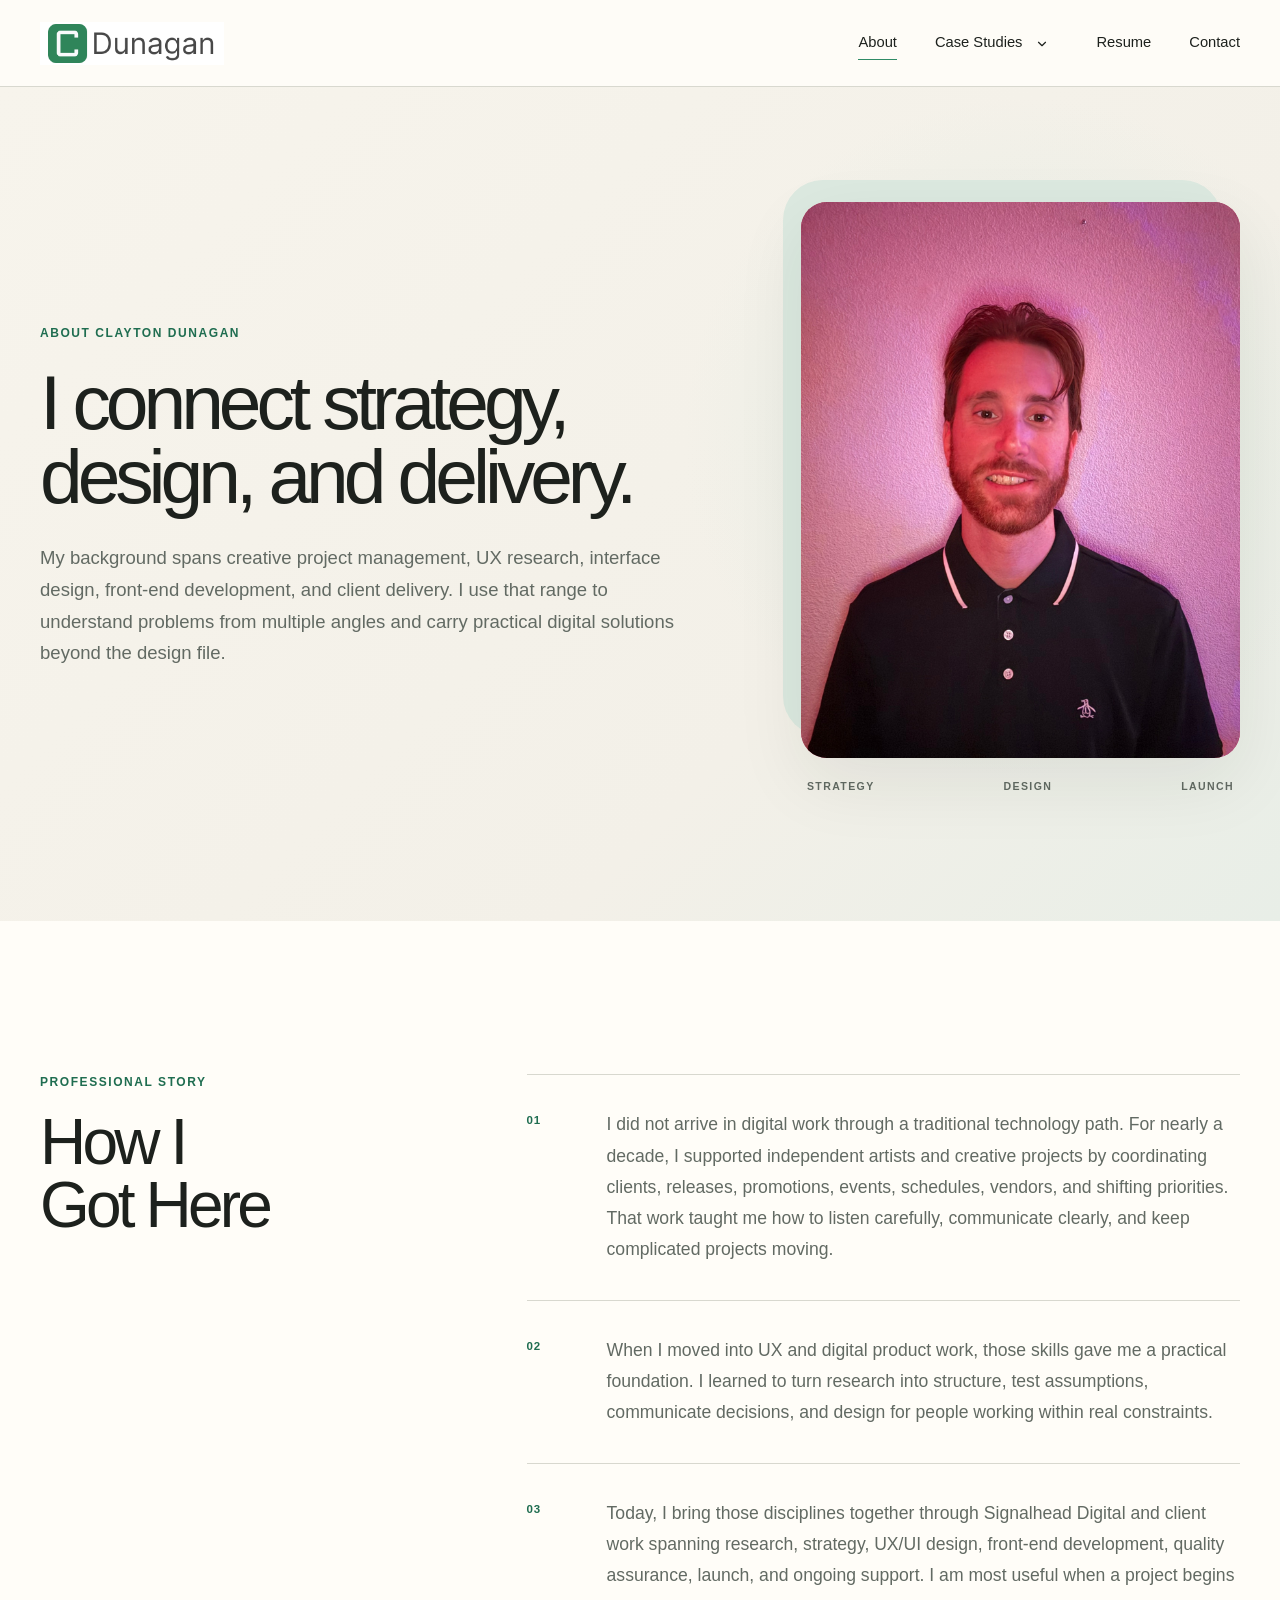
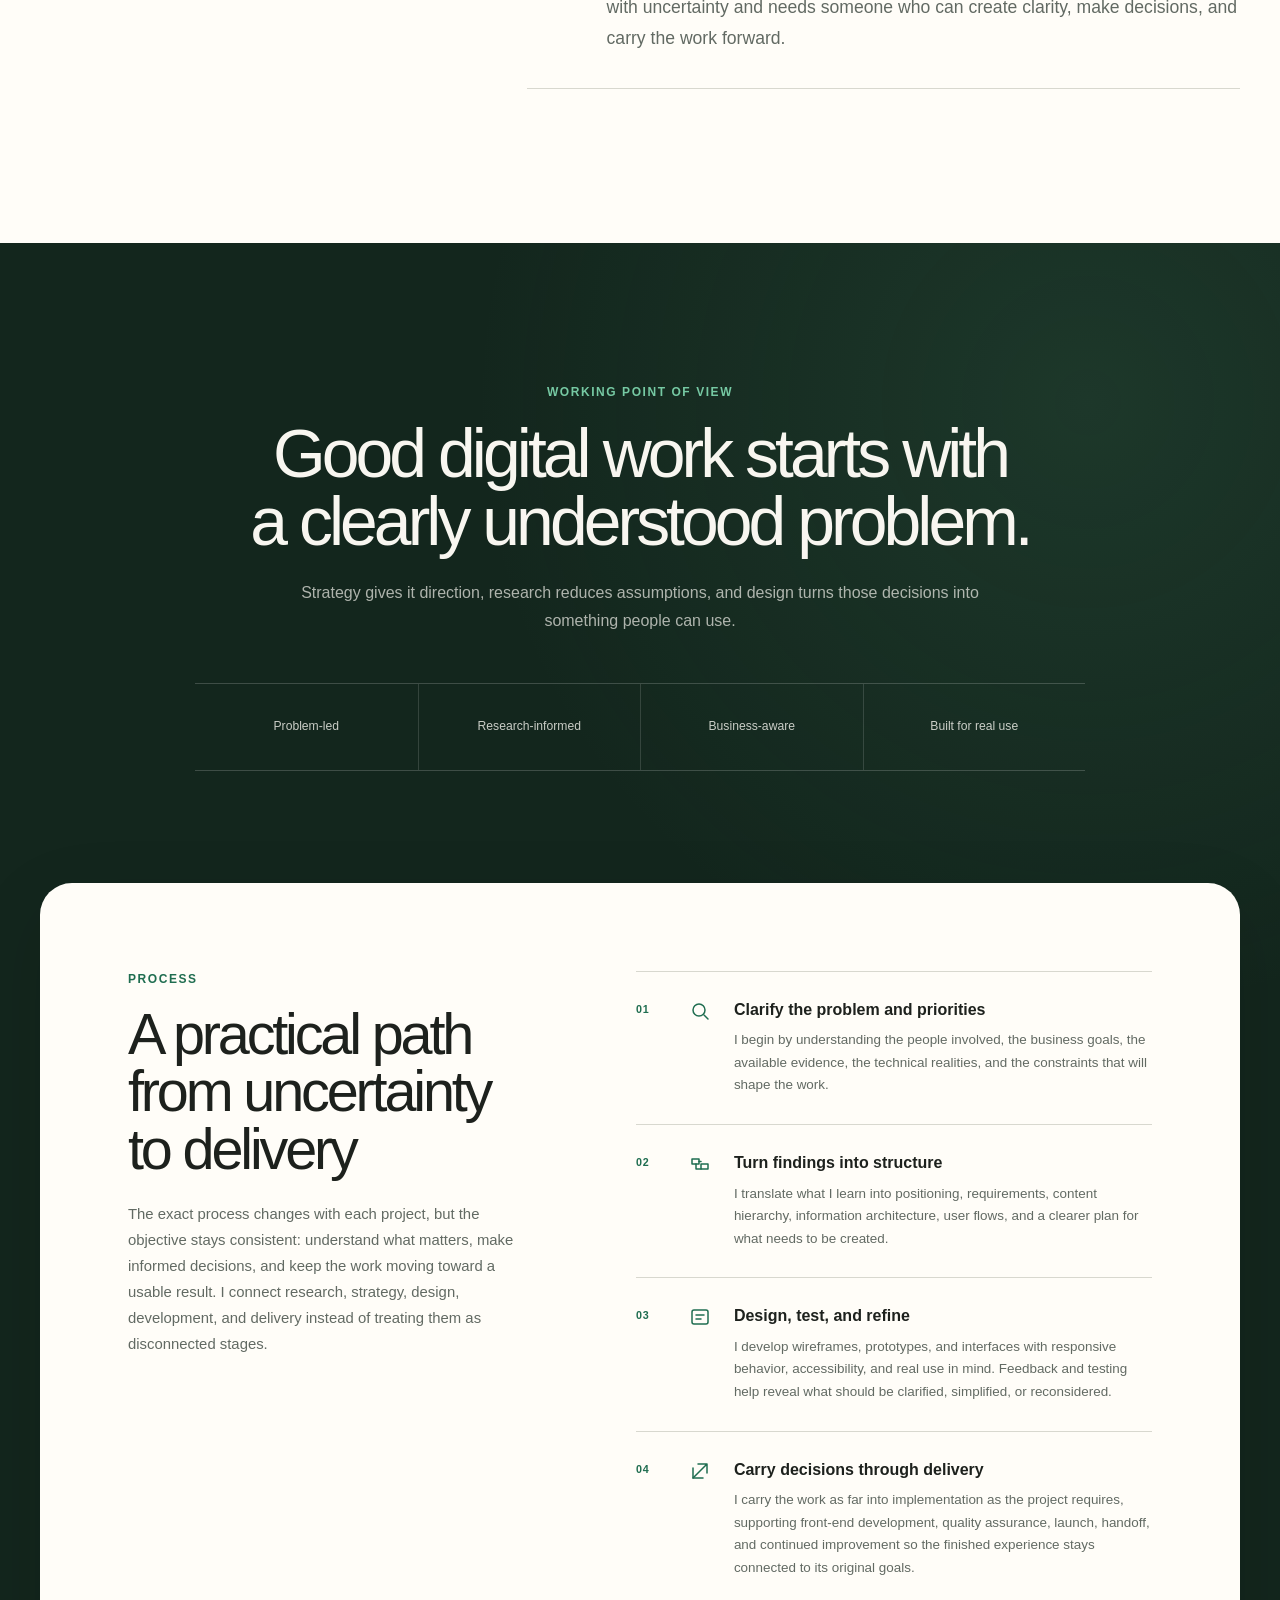
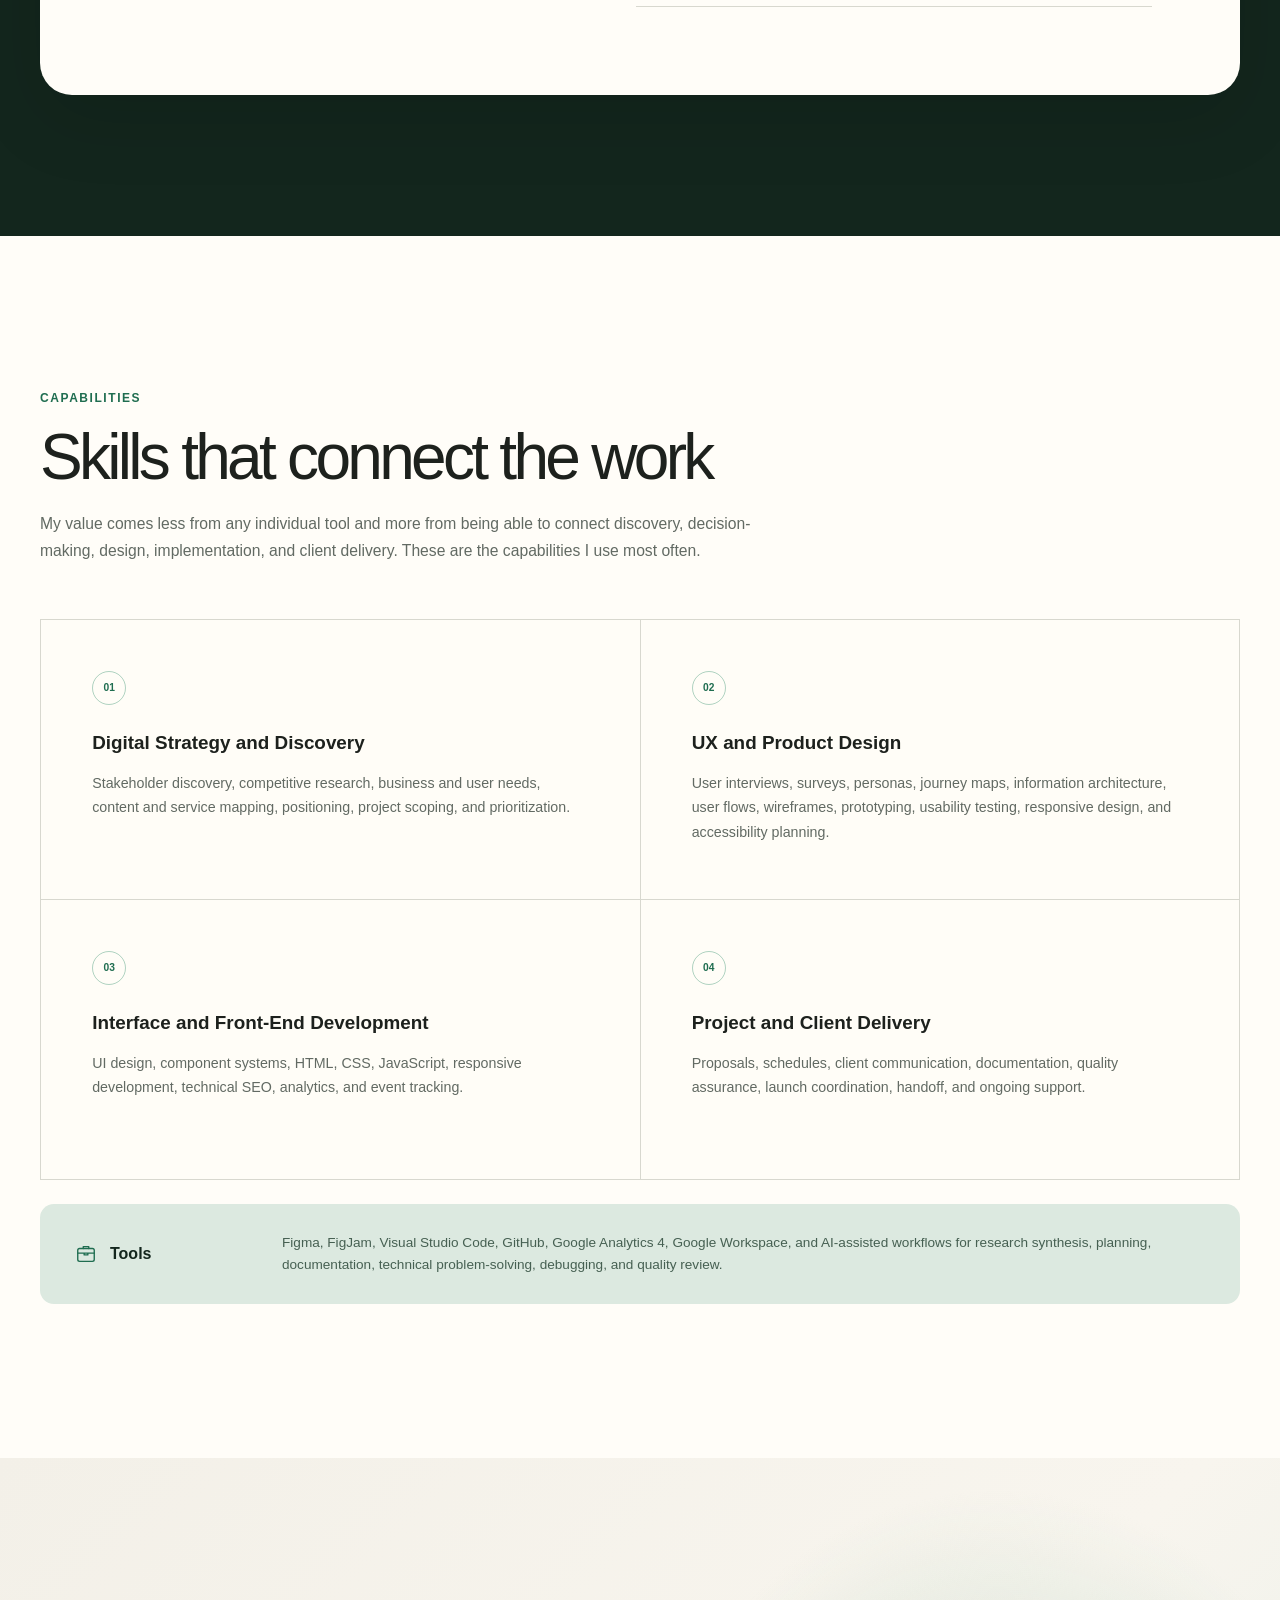
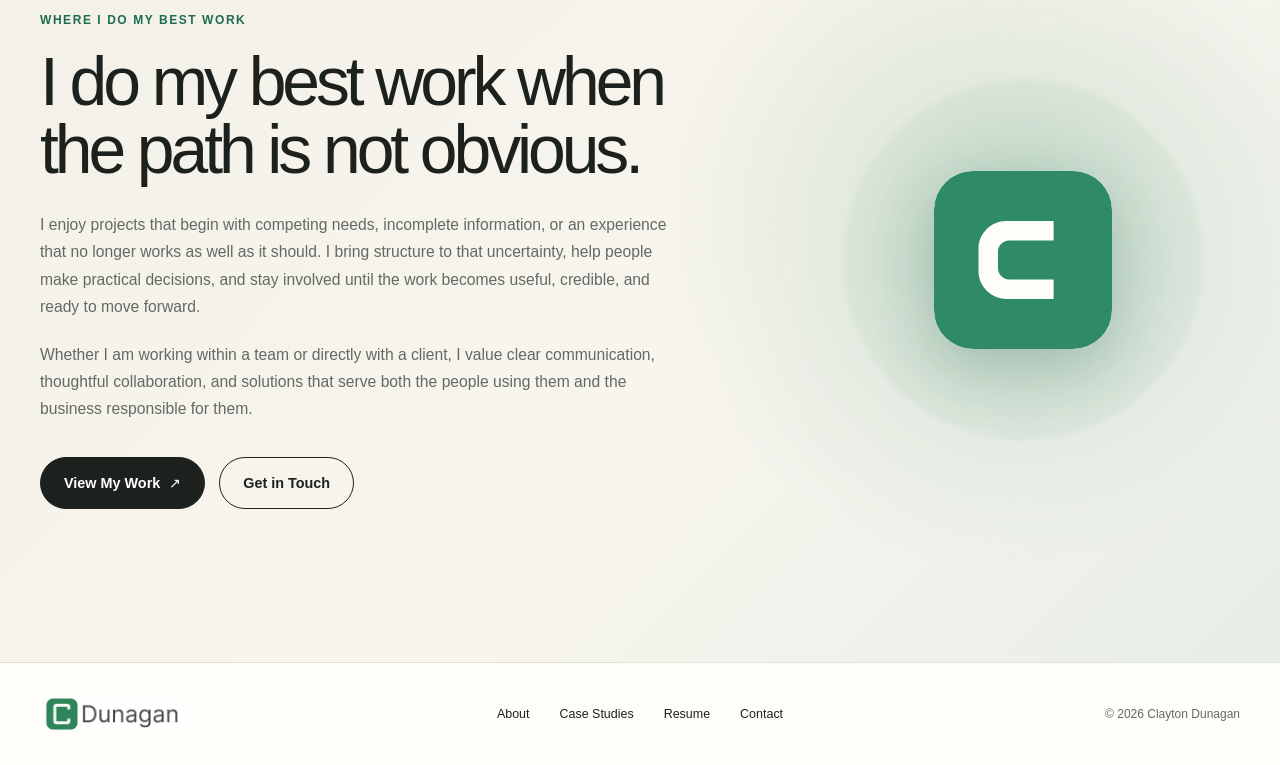
==== commit bb286c48: "Redesign and update portfolio for 2026" ====
--- a/about.html
+++ b/about.html
@@ -1,21 +1,91 @@
 <!DOCTYPE html>
-<html lang="en">
+<html lang="en-US">
 <head>
   <meta charset="UTF-8" />
   <meta name="viewport" content="width=device-width, initial-scale=1.0" />
-  <title>About | Clayton Dunagan</title>
-  <link rel="stylesheet" href="style.css" />
+  <meta
+    name="description"
+    content="Learn how Austin-based designer Clayton Dunagan combines digital strategy, UX research, UI design, front-end development, and client delivery."
+  />
+  <title>About Clayton Dunagan | UX/UI Designer &amp; Digital Strategist</title>
+  <meta name="author" content="Clayton Dunagan" />
+  <meta name="robots" content="index, follow, max-image-preview:large, max-snippet:-1, max-video-preview:-1" />
+  <meta name="theme-color" content="#13261d" />
+  <link rel="canonical" href="https://cdunagan.com/about.html" />
+  <link rel="icon" href="/favicon.svg" type="image/svg+xml" />
+  <link rel="apple-touch-icon" href="/apple-touch-icon.png" />
+  <meta property="og:type" content="profile" />
+  <meta property="og:site_name" content="Clayton Dunagan" />
+  <meta property="og:locale" content="en_US" />
+  <meta property="og:title" content="About Clayton Dunagan | UX/UI Designer &amp; Digital Strategist" />
+  <meta property="og:description" content="How Clayton combines digital strategy, UX research, UI design, front-end development, and client delivery." />
+  <meta property="og:url" content="https://cdunagan.com/about.html" />
+  <meta property="og:image" content="https://cdunagan.com/social/clayton-dunagan.jpg" />
+  <meta property="og:image:width" content="1200" />
+  <meta property="og:image:height" content="630" />
+  <meta property="og:image:alt" content="Portrait of Clayton Dunagan" />
+  <meta name="twitter:card" content="summary_large_image" />
+  <meta name="twitter:title" content="About Clayton Dunagan | UX/UI Designer &amp; Digital Strategist" />
+  <meta name="twitter:description" content="How Clayton combines digital strategy, UX research, UI design, front-end development, and client delivery." />
+  <meta name="twitter:image" content="https://cdunagan.com/social/clayton-dunagan.jpg" />
+  <meta name="twitter:image:alt" content="Portrait of Clayton Dunagan" />
+  <script type="application/ld+json">
+    {
+      "@context": "https://schema.org",
+      "@graph": [
+        {
+          "@type": "ProfilePage",
+          "@id": "https://cdunagan.com/about.html#webpage",
+          "url": "https://cdunagan.com/about.html",
+          "name": "About Clayton Dunagan | UX/UI Designer & Digital Strategist",
+          "description": "Learn how Austin-based designer Clayton Dunagan combines digital strategy, UX research, UI design, front-end development, and client delivery.",
+          "isPartOf": {"@id": "https://cdunagan.com/#website"},
+          "mainEntity": {"@id": "https://cdunagan.com/#person"},
+          "primaryImageOfPage": {"@id": "https://cdunagan.com/about.html#primaryimage"},
+          "breadcrumb": {"@id": "https://cdunagan.com/about.html#breadcrumb"},
+          "inLanguage": "en-US"
+        },
+        {
+          "@type": "Person",
+          "@id": "https://cdunagan.com/#person",
+          "name": "Clayton Dunagan",
+          "url": "https://cdunagan.com/",
+          "image": {"@id": "https://cdunagan.com/about.html#primaryimage"},
+          "jobTitle": "Multidisciplinary Digital Professional",
+          "description": "Austin-based digital professional working across strategy, UX/UI design, front-end development, and client delivery.",
+          "homeLocation": {"@type": "Place", "name": "Austin, Texas"},
+          "sameAs": ["https://www.linkedin.com/in/clayton-dunagan-955a961ab/"],
+          "knowsAbout": ["Digital Strategy", "UX Research", "UX/UI Design", "Front-End Development", "Project Delivery"]
+        },
+        {
+          "@type": "ImageObject",
+          "@id": "https://cdunagan.com/about.html#primaryimage",
+          "url": "https://cdunagan.com/social/clayton-dunagan.jpg",
+          "contentUrl": "https://cdunagan.com/social/clayton-dunagan.jpg",
+          "width": 1200,
+          "height": 630,
+          "caption": "Portrait of Clayton Dunagan"
+        },
+        {
+          "@type": "BreadcrumbList",
+          "@id": "https://cdunagan.com/about.html#breadcrumb",
+          "itemListElement": [
+            {"@type": "ListItem", "position": 1, "name": "Home", "item": "https://cdunagan.com/"},
+            {"@type": "ListItem", "position": 2, "name": "About", "item": "https://cdunagan.com/about.html"}
+          ]
+        }
+      ]
+    }
+  </script>
+  <link rel="stylesheet" href="style.css?v=20261022-about-4" />
 </head>
-<body>
+<body class="about-page-v2">
+<a class="skip-link" href="#main-content">Skip to main content</a>
 
 <header class="site-header">
   <div class="site-header__container">
     <a href="index.html" class="site-header__logo-link" aria-label="Clayton Dunagan home">
-      <img
-        src="./assets:/img:/global:/cdunagan-light-logo.png"
-        alt="Clayton Dunagan logo"
-        class="site-header__logo"
-      />
+      <img width="1200" height="280" src="./assets:/img:/global:/cdunagan-light-logo.png" alt="Clayton Dunagan" class="site-header__logo" decoding="async">
     </a>
 
     <button
@@ -32,305 +102,228 @@
 
     <nav class="site-nav" id="primary-navigation" aria-label="Primary navigation">
       <ul class="site-nav__list">
-        <li class="site-nav__item">
-          <a href="about.html" class="site-nav__link">About</a>
-        </li>
-
+        <li class="site-nav__item"><a href="about.html" class="site-nav__link" aria-current="page">About</a></li>
         <li class="site-nav__item site-nav__item--dropdown">
           <div class="site-nav__dropdown-trigger">
             <a href="case-studies.html" class="site-nav__link">Case Studies</a>
-
-            <button
-              class="site-nav__link site-nav__link--with-icon site-nav__dropdown-toggle"
-              type="button"
-              aria-expanded="false"
-              aria-controls="case-studies-dropdown"
-              aria-label="Open Case Studies menu"
-            >
+            <button class="site-nav__link site-nav__link--with-icon site-nav__dropdown-toggle" type="button" aria-haspopup="true" aria-expanded="false" aria-controls="case-studies-dropdown" aria-label="Open Case Studies menu">
               <span class="site-nav__chevron" aria-hidden="true">
-                <svg
-                  width="14"
-                  height="14"
-                  viewBox="0 0 24 24"
-                  fill="none"
-                  xmlns="http://www.w3.org/2000/svg"
-                >
-                  <path
-                    d="M6 9L12 15L18 9"
-                    stroke="currentColor"
-                    stroke-width="2"
-                    stroke-linecap="round"
-                    stroke-linejoin="round"
-                  />
-                </svg>
+                <svg width="14" height="14" viewBox="0 0 24 24" fill="none" xmlns="http://www.w3.org/2000/svg"><path d="M6 9L12 15L18 9" stroke="currentColor" stroke-width="2" stroke-linecap="round" stroke-linejoin="round" /></svg>
               </span>
             </button>
           </div>
-
           <div class="site-nav__dropdown" id="case-studies-dropdown">
-            <a href="case-studies.html" class="site-nav__dropdown-link">
-              Case Studies Overview
-            </a>
-            <a href="bianco-brothers-case-study.html" class="site-nav__dropdown-link">
-              Bianco Brothers Case Study
-            </a>
-            <a href="sheltr-case-study.html" class="site-nav__dropdown-link">
-              Sheltr Case Study
-            </a>
+            <a href="case-studies.html" class="site-nav__dropdown-link">Case Studies Overview</a>
+            <a href="trinity-environmental-case-study.html" class="site-nav__dropdown-link">Trinity Environmental</a>
+            <a href="bianco-brothers-case-study.html" class="site-nav__dropdown-link">Bianco Brothers</a>
+            <a href="sheltr-case-study.html" class="site-nav__dropdown-link">Sheltr</a>
           </div>
         </li>
-
-        <li class="site-nav__item">
-          <a href="resume.html" class="site-nav__link">Resume</a>
-        </li>
-
-        <li class="site-nav__item">
-          <a href="contact.html" class="site-nav__link">Contact</a>
-        </li>
+        <li class="site-nav__item"><a href="resume.html" class="site-nav__link">Resume</a></li>
+        <li class="site-nav__item"><a href="contact.html" class="site-nav__link">Contact</a></li>
       </ul>
     </nav>
   </div>
 </header>
 
-<main class="about-page">
-  <section class="about-hero">
-    <div class="about-hero__container">
-      <div class="about-hero__content">
-        <h1 class="about-hero__title">
-          Design focused on people, clarity, and real-world use
-        </h1>
-        <p class="about-hero__text">
-          From understanding the problem to delivering usable interfaces.
-        </p>
-      </div>
-
-      <div class="about-hero__image-wrapper">
-        <img
-          src="./assets:/img:/pages:/about:/About-Hero.jpg"
-          alt="Portrait of Clayton Dunagan"
-          class="about-hero__image"
-        />
-      </div>
-    </div>
-  </section>
-
-  <section class="about-intro">
-    <div class="about-intro__container">
-      <div class="about-intro__top">
-        <p class="about-intro__eyebrow">How I Got Here</p>
-
-        <a
-          href="https://www.linkedin.com/in/clayton-dunagan-955a961ab/"
-          class="about-intro__linkedin"
-          aria-label="LinkedIn"
-          target="_blank"
-          rel="noopener noreferrer"
-        >
-          <svg
-            class="site-footer__social-icon"
-            width="20"
-            height="20"
-            viewBox="0 0 24 24"
-            fill="currentColor"
-            xmlns="http://www.w3.org/2000/svg"
-            aria-hidden="true"
-          >
-            <path
-              d="M6.94 8.5H3.56V20H6.94V8.5ZM5.25 3C4.17 3 3.5 3.71 3.5 4.64C3.5 5.55 4.15 6.29 5.21 6.29H5.23C6.33 6.29 7 5.55 7 4.64C6.98 3.71 6.33 3 5.25 3ZM20.5 12.39C20.5 8.86 18.62 7.22 16.12 7.22C14.1 7.22 13.2 8.33 12.69 9.11V8.5H9.31C9.35 9.5 9.31 20 9.31 20H12.69V13.58C12.69 13.24 12.72 12.91 12.81 12.67C13.08 12.01 13.69 11.32 14.73 11.32C16.09 11.32 16.63 12.35 16.63 13.87V20H20V13.48C20 9.99 18.14 8.5 15.66 8.5C14.06 8.5 13.35 9.38 12.94 10V8.5H9.56C9.6 9.47 9.56 20 9.56 20H12.94V13.38C12.94 13.03 12.97 12.69 13.06 12.45C13.31 11.79 13.87 11.11 14.9 11.11C16.24 11.11 16.81 12.14 16.81 13.66V20H20.19V13.27C20.19 9.76 18.36 8.5 16.12 8.5C14.31 8.5 13.42 9.52 12.94 10.18V8.5H9.56C9.61 9.5 9.56 20 9.56 20H12.94V13.58C12.94 13.24 12.97 12.91 13.06 12.67C13.33 12.01 13.94 11.32 14.98 11.32C16.34 11.32 16.88 12.35 16.88 13.87V20H20.25L20.5 12.39Z"
-            />
-          </svg>
-        </a>
-      </div>
-
-      <div class="about-intro__content">
-        <div class="about-intro__text">
+<main id="main-content" tabindex="-1">
+  <section class="about-v2-hero" aria-labelledby="about-v2-hero-title">
+    <div class="about-v2-hero__container">
+      <div class="about-v2-hero__content">
+        <p class="section-kicker">About Clayton Dunagan</p>
+        <h1 id="about-v2-hero-title" class="about-v2-hero__title">I connect strategy, design, and delivery.</h1>
+        <p class="about-v2-hero__intro">
+          My background spans creative project management, UX research, interface design, front-end development, and client delivery. I use that range to understand problems from multiple angles and carry practical digital solutions beyond the design file.
+        </p>
+      </div>
+
+      <div class="about-v2-hero__portrait">
+        <div class="about-v2-hero__portrait-stack">
+          <div class="about-v2-hero__portrait-frame">
+            <img width="1350" height="1800" src="./assets:/img:/pages:/about:/About-Hero.optimized.jpg" alt="Portrait of Clayton Dunagan" class="about-v2-hero__image" decoding="async" fetchpriority="high">
+          </div>
+        </div>
+        <ul class="about-v2-hero__labels" aria-label="Connected disciplines">
+          <li>Strategy</li>
+          <li>Design</li>
+          <li>Launch</li>
+        </ul>
+      </div>
+    </div>
+  </section>
+
+  <section class="about-v2-story" id="professional-story" aria-labelledby="about-v2-story-title">
+    <div class="site-container about-v2-story__layout">
+      <div class="about-v2-story__heading">
+        <p class="section-kicker">Professional Story</p>
+        <h2 id="about-v2-story-title">How I Got Here</h2>
+      </div>
+
+      <ol class="about-v2-story__chapters">
+        <li>
+          <span class="about-v2-story__number" aria-hidden="true">01</span>
           <p>
-            I didn’t come into design through a straight-line tech path. My
-            background is in the music business, where working with people,
-            pressure, and real deadlines was part of the job. That experience
-            shaped how I communicate, collaborate, and stay focused on outcomes
-            long before I ever worked in design.
+            I did not arrive in digital work through a traditional technology path. For nearly a decade, I supported independent artists and creative projects by coordinating clients, releases, promotions, events, schedules, vendors, and shifting priorities. That work taught me how to listen carefully, communicate clearly, and keep complicated projects moving.
           </p>
-
+        </li>
+        <li>
+          <span class="about-v2-story__number" aria-hidden="true">02</span>
           <p>
-            Being close to creative work in high-pressure environments taught me
-            that good results don’t come from theory alone. They come from
-            listening, iteration, and making clear decisions under constraints.
-            That perspective carries directly into how I approach design —
-            prioritizing usability, clarity, and real-world impact over
-            surface-level polish.
+            When I moved into UX and digital product work, those skills gave me a practical foundation. I learned to turn research into structure, test assumptions, communicate decisions, and design for people working within real constraints.
           </p>
-
+        </li>
+        <li>
+          <span class="about-v2-story__number" aria-hidden="true">03</span>
           <p>
-            Today, I bring that mindset into product and UX work by understanding the problem, asking the right questions, and delivering interfaces that are clear and usable. I’m interested in design that
-            holds up in real conditions — not just in ideal scenarios.
+            Today, I bring those disciplines together through Signalhead Digital and client work spanning research, strategy, UX/UI design, front-end development, quality assurance, launch, and ongoing support. I am most useful when a project begins with uncertainty and needs someone who can create clarity, make decisions, and carry the work forward.
+          </p>
+        </li>
+      </ol>
+    </div>
+  </section>
+
+  <section class="about-v2-practice" aria-labelledby="about-v2-point-title">
+    <div class="site-container">
+      <div class="about-v2-point">
+        <p class="section-kicker section-kicker--light">Working Point of View</p>
+        <h2 id="about-v2-point-title">Good digital work starts with a clearly understood problem.</h2>
+        <p>Strategy gives it direction, research reduces assumptions, and design turns those decisions into something people can use.</p>
+
+        <ul class="about-v2-point__principles" aria-label="Working principles">
+          <li>Problem-led</li>
+          <li>Research-informed</li>
+          <li>Business-aware</li>
+          <li>Built for real use</li>
+        </ul>
+      </div>
+
+      <div class="about-v2-process" aria-labelledby="about-v2-process-title">
+        <div class="about-v2-process__intro">
+          <p class="section-kicker">Process</p>
+          <h2 id="about-v2-process-title">A practical path from uncertainty to delivery</h2>
+          <p>
+            The exact process changes with each project, but the objective stays consistent: understand what matters, make informed decisions, and keep the work moving toward a usable result. I connect research, strategy, design, development, and delivery instead of treating them as disconnected stages.
           </p>
         </div>
 
-        <div class="about-intro__quote-block">
-          <p class="about-intro__quote">
-            Good design is the result of clear problem definition.
-            <br />
-            The interface is just the final expression of that work.
-          </p>
-
-          <div class="about-intro__tags">
-            <span class="about-intro__tag">Problem-driven</span>
-            <span class="about-intro__tag">Research-informed</span>
-            <span class="about-intro__tag">Systems-minded</span>
-            <span class="about-intro__tag">User-centered</span>
-          </div>
+        <ol class="about-v2-process__steps">
+          <li>
+            <span class="about-v2-process__number">01</span>
+            <span class="about-v2-process__icon" aria-hidden="true">
+              <svg viewBox="0 0 24 24"><circle cx="11" cy="11" r="6"></circle><path d="m16 16 4 4"></path></svg>
+            </span>
+            <div>
+              <h3>Clarify the problem and priorities</h3>
+              <p>I begin by understanding the people involved, the business goals, the available evidence, the technical realities, and the constraints that will shape the work.</p>
+            </div>
+          </li>
+          <li>
+            <span class="about-v2-process__number">02</span>
+            <span class="about-v2-process__icon" aria-hidden="true">
+              <svg viewBox="0 0 24 24"><path d="M4 7h7v5H4zM13 12h7v5h-7z"></path><path d="M11 9.5h2M8 12v5h5"></path></svg>
+            </span>
+            <div>
+              <h3>Turn findings into structure</h3>
+              <p>I translate what I learn into positioning, requirements, content hierarchy, information architecture, user flows, and a clearer plan for what needs to be created.</p>
+            </div>
+          </li>
+          <li>
+            <span class="about-v2-process__number">03</span>
+            <span class="about-v2-process__icon" aria-hidden="true">
+              <svg viewBox="0 0 24 24"><rect x="4" y="5" width="16" height="14" rx="2"></rect><path d="M8 10h8M8 14h5"></path></svg>
+            </span>
+            <div>
+              <h3>Design, test, and refine</h3>
+              <p>I develop wireframes, prototypes, and interfaces with responsive behavior, accessibility, and real use in mind. Feedback and testing help reveal what should be clarified, simplified, or reconsidered.</p>
+            </div>
+          </li>
+          <li>
+            <span class="about-v2-process__number">04</span>
+            <span class="about-v2-process__icon" aria-hidden="true">
+              <svg viewBox="0 0 24 24"><path d="M5 19 19 5M10 5h9v9"></path><path d="M5 9v10h10"></path></svg>
+            </span>
+            <div>
+              <h3>Carry decisions through delivery</h3>
+              <p>I carry the work as far into implementation as the project requires, supporting front-end development, quality assurance, launch, handoff, and continued improvement so the finished experience stays connected to its original goals.</p>
+            </div>
+          </li>
+        </ol>
+      </div>
+    </div>
+  </section>
+
+  <section class="about-v2-capabilities" aria-labelledby="about-v2-capabilities-title">
+    <div class="site-container">
+      <div class="about-v2-capabilities__intro">
+        <p class="section-kicker">Capabilities</p>
+        <h2 id="about-v2-capabilities-title">Skills that connect the work</h2>
+        <p>
+          My value comes less from any individual tool and more from being able to connect discovery, decision-making, design, implementation, and client delivery. These are the capabilities I use most often.
+        </p>
+      </div>
+
+      <div class="about-v2-capabilities__grid">
+        <article class="about-v2-capability">
+          <span class="about-v2-capability__icon" aria-hidden="true">01</span>
+          <h3>Digital Strategy and Discovery</h3>
+          <p>Stakeholder discovery, competitive research, business and user needs, content and service mapping, positioning, project scoping, and prioritization.</p>
+        </article>
+        <article class="about-v2-capability">
+          <span class="about-v2-capability__icon" aria-hidden="true">02</span>
+          <h3>UX and Product Design</h3>
+          <p>User interviews, surveys, personas, journey maps, information architecture, user flows, wireframes, prototyping, usability testing, responsive design, and accessibility planning.</p>
+        </article>
+        <article class="about-v2-capability">
+          <span class="about-v2-capability__icon" aria-hidden="true">03</span>
+          <h3>Interface and Front-End Development</h3>
+          <p>UI design, component systems, HTML, CSS, JavaScript, responsive development, technical SEO, analytics, and event tracking.</p>
+        </article>
+        <article class="about-v2-capability">
+          <span class="about-v2-capability__icon" aria-hidden="true">04</span>
+          <h3>Project and Client Delivery</h3>
+          <p>Proposals, schedules, client communication, documentation, quality assurance, launch coordination, handoff, and ongoing support.</p>
+        </article>
+      </div>
+
+      <div class="about-v2-tools">
+        <div class="about-v2-tools__label">
+          <span aria-hidden="true">
+            <svg viewBox="0 0 24 24">
+              <path d="M9 6V4h6v2"></path>
+              <rect x="3" y="6" width="18" height="14" rx="2"></rect>
+              <path d="M3 11h18M10 11v2h4v-2"></path>
+            </svg>
+          </span>
+          <h3>Tools</h3>
         </div>
-      </div>
-
-      <div class="about-intro__footer">
-        <div class="about-intro__footer-line"></div>
-
-        <div class="about-intro__identity">
-          <p class="about-intro__name">Clayton Dunagan</p>
-          <p class="about-intro__role">UI / UX Designer</p>
+        <p>
+          Figma, FigJam, Visual Studio Code, GitHub, Google Analytics 4, Google Workspace, and AI-assisted workflows for research synthesis, planning, documentation, technical problem-solving, debugging, and quality review.
+        </p>
+      </div>
+    </div>
+  </section>
+
+  <section class="about-v2-closing" aria-labelledby="about-v2-closing-title">
+    <div class="site-container about-v2-closing__layout">
+      <div class="about-v2-closing__content">
+        <p class="section-kicker">Where I Do My Best Work</p>
+        <h2 id="about-v2-closing-title">I do my best work when the path is not obvious.</h2>
+        <p>
+          I enjoy projects that begin with competing needs, incomplete information, or an experience that no longer works as well as it should. I bring structure to that uncertainty, help people make practical decisions, and stay involved until the work becomes useful, credible, and ready to move forward.
+        </p>
+        <p>
+          Whether I am working within a team or directly with a client, I value clear communication, thoughtful collaboration, and solutions that serve both the people using them and the business responsible for them.
+        </p>
+
+        <div class="button-group">
+          <a href="case-studies.html" class="button button--primary">View My Work <span aria-hidden="true">↗</span></a>
+          <a href="contact.html" class="button button--secondary">Get in Touch</a>
         </div>
       </div>
-    </div>
-  </section>
-
-  <section class="about-process">
-    <div class="about-process__container">
-      <div class="about-process__header">
-        <div class="about-process__header-left">
-          <p class="about-process__eyebrow">Process</p>
-          <h2 class="about-process__title">Research first, then design with purpose</h2>
-        </div>
-
-        <div class="about-process__header-right">
-          <p class="about-process__text">
-            I start with real user needs rather than visual ideas. That means asking clear questions early, validating
-            assumptions quickly, and making decisions based on how people
-            actually use products — not how they look in a design file. The goal
-            is simple: build interfaces that work in real conditions and hold up
-            over time.
-          </p>
-        </div>
-      </div>
-
-      <div class="about-process__grid">
-        <article class="about-process-card">
-          <div class="about-process-card__icon" aria-hidden="true">
-            <svg viewBox="0 0 24 24" class="about-process-card__icon-svg" fill="none" xmlns="http://www.w3.org/2000/svg">
-              <rect x="4" y="4" width="12" height="8" rx="1.5" stroke="currentColor" stroke-width="1.8"/>
-              <circle cx="10" cy="8" r="1.6" stroke="currentColor" stroke-width="1.8"/>
-              <path d="M7.5 18.5C7.5 16.8431 8.84315 15.5 10.5 15.5C12.1569 15.5 13.5 16.8431 13.5 18.5V20H7.5V18.5Z" stroke="currentColor" stroke-width="1.8"/>
-            </svg>
-          </div>
-          <h3 class="about-process-card__title">Start with what users do, not the screen</h3>
-          <p class="about-process-card__text">
-            Every decision traces back to understanding what people are trying to
-            do, where they get stuck, and what success actually looks like for
-            them.
-          </p>
-        </article>
-
-        <article class="about-process-card">
-          <div class="about-process-card__icon" aria-hidden="true">
-            <svg viewBox="0 0 24 24" class="about-process-card__icon-svg" fill="none" xmlns="http://www.w3.org/2000/svg">
-              <path d="M17 9.5C17 6.73858 14.7614 4.5 12 4.5C9.23858 4.5 7 6.73858 7 9.5C7 12.2614 9.23858 14.5 12 14.5H14" stroke="currentColor" stroke-width="1.8" stroke-linecap="round"/>
-              <path d="M12.6 12.1L15 14.5L12.6 16.9" stroke="currentColor" stroke-width="1.8" stroke-linecap="round" stroke-linejoin="round"/>
-            </svg>
-          </div>
-          <h3 class="about-process-card__title">Test early, iterate often</h3>
-          <p class="about-process-card__text">
-            I prefer learning through use rather than debate. Early feedback helps
-            catch issues fast and builds confidence before things scale.
-          </p>
-        </article>
-
-        <article class="about-process-card">
-          <div class="about-process-card__icon" aria-hidden="true">
-            <svg viewBox="0 0 24 24" class="about-process-card__icon-svg" fill="none" xmlns="http://www.w3.org/2000/svg">
-              <rect x="7" y="7" width="10" height="10" rx="1.5" stroke="currentColor" stroke-width="1.8"/>
-              <path d="M4 9V7C4 5.89543 4.89543 5 6 5H8" stroke="currentColor" stroke-width="1.8" stroke-linecap="round"/>
-              <path d="M16 5H18C19.1046 5 20 5.89543 20 7V9" stroke="currentColor" stroke-width="1.8" stroke-linecap="round"/>
-              <path d="M20 15V17C20 18.1046 19.1046 19 18 19H16" stroke="currentColor" stroke-width="1.8" stroke-linecap="round"/>
-              <path d="M8 19H6C4.89543 19 4 18.1046 4 17V15" stroke="currentColor" stroke-width="1.8" stroke-linecap="round"/>
-            </svg>
-          </div>
-          <h3 class="about-process-card__title">Design systems that scale</h3>
-          <p class="about-process-card__text">
-            I think beyond single screens. Consistency, structure, and shared
-            patterns help teams move faster and keep products understandable as
-            they grow.
-          </p>
-        </article>
-
-        <article class="about-process-card">
-          <div class="about-process-card__icon" aria-hidden="true">
-            <svg viewBox="0 0 24 24" class="about-process-card__icon-svg" fill="none" xmlns="http://www.w3.org/2000/svg">
-              <circle cx="12" cy="12" r="7.5" stroke="currentColor" stroke-width="1.8"/>
-              <circle cx="12" cy="9" r="1.4" fill="currentColor"/>
-              <circle cx="9" cy="14.5" r="1.4" fill="currentColor"/>
-              <circle cx="15" cy="14.5" r="1.4" fill="currentColor"/>
-            </svg>
-          </div>
-          <h3 class="about-process-card__title">Work closely with others</h3>
-          <p class="about-process-card__text">
-            Good products are built collaboratively. Design, product, and
-            engineering work best when decisions are shared and communication
-            stays honest.
-          </p>
-        </article>
-      </div>
-    </div>
-  </section>
-
-  <section class="about-skills">
-    <div class="about-skills__container">
-      <div class="about-skills__intro">
-        <p class="about-skills__eyebrow">Skills</p>
-        <h2 class="about-skills__title">Tools, methods, and process</h2>
-        <p class="about-skills__text">
-          Tools and methods that help me solve problems and communicate ideas
-          clearly to teams and stakeholders.
-        </p>
-      </div>
-
-      <div class="about-skills__card">
-        <div class="about-skills__card-left">
-          <div class="about-skills__icon" aria-hidden="true">
-            <svg viewBox="0 0 24 24" class="about-skills__icon-svg" fill="none" xmlns="http://www.w3.org/2000/svg">
-              <rect x="4" y="5" width="7" height="14" rx="1.5" stroke="currentColor" stroke-width="1.8"/>
-              <rect x="14" y="8" width="6" height="11" rx="1.5" stroke="currentColor" stroke-width="1.8"/>
-              <path d="M7.5 8.5H7.51" stroke="currentColor" stroke-width="1.8" stroke-linecap="round"/>
-              <path d="M17 11.5H17.01" stroke="currentColor" stroke-width="1.8" stroke-linecap="round"/>
-            </svg>
-          </div>
-
-          <h3 class="about-skills__card-title">Design tools and workflows</h3>
-          <p class="about-skills__card-text">
-            I use tools like Figma to design interfaces, explore ideas quickly,
-            and communicate intent clearly across web and mobile products.
-          </p>
-        </div>
-
-        <div class="about-skills__list">
-          <div class="about-skills__list-item">UI Design</div>
-          <div class="about-skills__list-item">User Research</div>
-          <div class="about-skills__list-item">Prototyping</div>
-          <div class="about-skills__list-item">Wireframing</div>
-          <div class="about-skills__list-item">Usability Testing</div>
-          <div class="about-skills__list-item">Design Systems</div>
-        </div>
-      </div>
-    </div>
-  </section>
-
-  <section class="about-closing">
-    <div class="about-closing__container">
-      <p class="about-closing__text">
-        I enjoy working on problems that aren’t fully defined yet — the messy
-        middle where priorities shift, constraints appear, and clarity has to be
-        earned. I care about making thoughtful decisions, communicating clearly,
-        and building work that teams can stand behind and users can rely on.
-      </p>
+
+      <div class="about-v2-closing__visual" aria-hidden="true">
+        <img width="178" height="178" src="./favicon.svg" alt="" decoding="async" loading="lazy">
+      </div>
     </div>
   </section>
 </main>
@@ -339,54 +332,24 @@
   <div class="site-footer__container">
     <div class="site-footer__top">
       <a href="index.html" class="site-footer__logo-link" aria-label="Clayton Dunagan home">
-        <img
-          src="./assets:/img:/global:/cdunagan-light-logo.png"
-          alt="Clayton Dunagan logo"
-          class="site-footer__logo"
-        />
+        <img width="1200" height="280" src="./assets:/img:/global:/cdunagan-light-logo.png" alt="Clayton Dunagan" class="site-footer__logo" decoding="async" loading="lazy">
       </a>
 
       <nav class="site-footer__nav" aria-label="Footer navigation">
         <ul class="site-footer__nav-list">
-          <li><a href="about.html" class="site-footer__nav-link">About</a></li>
+          <li><a href="about.html" class="site-footer__nav-link" aria-current="page">About</a></li>
           <li><a href="case-studies.html" class="site-footer__nav-link">Case Studies</a></li>
           <li><a href="resume.html" class="site-footer__nav-link">Resume</a></li>
           <li><a href="contact.html" class="site-footer__nav-link">Contact</a></li>
         </ul>
       </nav>
 
-      <a
-        href="https://www.linkedin.com/in/clayton-dunagan-955a961ab/"
-        class="site-footer__social-link"
-        aria-label="LinkedIn"
-        target="_blank"
-        rel="noopener noreferrer"
-      >
-        <svg
-          class="site-footer__social-icon"
-          width="20"
-          height="20"
-          viewBox="0 0 24 24"
-          fill="currentColor"
-          xmlns="http://www.w3.org/2000/svg"
-          aria-hidden="true"
-        >
-          <path
-            d="M6.94 8.5H3.56V20H6.94V8.5ZM5.25 3C4.17 3 3.5 3.71 3.5 4.64C3.5 5.55 4.15 6.29 5.21 6.29H5.23C6.33 6.29 7 5.55 7 4.64C6.98 3.71 6.33 3 5.25 3ZM20.5 12.39C20.5 8.86 18.62 7.22 16.12 7.22C14.1 7.22 13.2 8.33 12.69 9.11V8.5H9.31C9.35 9.5 9.31 20 9.31 20H12.69V13.58C12.69 13.24 12.72 12.91 12.81 12.67C13.08 12.01 13.69 11.32 14.73 11.32C16.09 11.32 16.63 12.35 16.63 13.87V20H20V13.48C20 9.99 18.14 8.5 15.66 8.5C14.06 8.5 13.35 9.38 12.94 10V8.5H9.56C9.6 9.47 9.56 20 9.56 20H12.94V13.38C12.94 13.03 12.97 12.69 13.06 12.45C13.31 11.79 13.87 11.11 14.9 11.11C16.24 11.11 16.81 12.14 16.81 13.66V20H20.19V13.27C20.19 9.76 18.36 8.5 16.12 8.5C14.31 8.5 13.42 9.52 12.94 10.18V8.5H9.56C9.61 9.5 9.56 20 9.56 20H12.94V13.58C12.94 13.24 12.97 12.91 13.06 12.67C13.33 12.01 13.94 11.32 14.98 11.32C16.34 11.32 16.88 12.35 16.88 13.87V20H20.25L20.5 12.39Z"
-          />
-        </svg>
-      </a>
-    </div>
-
-    <div class="site-footer__divider"></div>
-
-    <div class="site-footer__bottom">
-      <p class="site-footer__copyright">© 2026 All rights reserved</p>
+      <p class="site-footer__copyright">© 2026 Clayton Dunagan</p>
     </div>
   </div>
 </footer>
 
-<script src="script.js"></script>
+<script src="script.js?v=20261022-polish-1"></script>
 
 </body>
-</html>+</html>
--- a/style.css
+++ b/style.css
@@ -8,6 +8,263 @@
   box-sizing: border-box;
   margin: 0;
   padding: 0;
+}
+
+/* =========================================================
+   RESUME PAGE 2026
+   Approved direction: Warm Precision
+========================================================= */
+
+.resume-page-v2 main {
+  overflow: hidden;
+}
+
+/* ---------- Resume hero ---------- */
+
+.resume-v2-hero {
+  background:
+    radial-gradient(circle at 88% 12%, rgba(220, 233, 224, 0.62), transparent 28%),
+    var(--color-paper);
+  padding: clamp(88px, 11vw, 154px) 0 clamp(96px, 12vw, 166px);
+}
+
+.resume-v2-hero__container {
+  width: min(calc(100% - 64px), var(--container-width));
+  margin-inline: auto;
+  display: grid;
+  grid-template-columns: minmax(0, 1.08fr) minmax(380px, 0.92fr);
+  align-items: end;
+  gap: clamp(64px, 10vw, 154px);
+}
+
+.resume-v2-hero__heading h1 {
+  margin: 22px 0 0;
+  color: var(--color-ink);
+  font-size: clamp(5rem, 10vw, 8.5rem);
+  font-weight: 500;
+  line-height: 0.84;
+  letter-spacing: -0.075em;
+}
+
+.resume-v2-hero__content {
+  padding: 38px 0 0;
+  border-top: 1px solid var(--color-line);
+}
+
+.resume-v2-hero__content > p {
+  max-width: 620px;
+  margin: 0;
+  color: var(--color-muted);
+  font-size: clamp(0.98rem, 1.35vw, 1.08rem);
+  line-height: 1.76;
+  text-wrap: pretty;
+}
+
+/* ---------- Resume document ---------- */
+
+.resume-v2-document {
+  position: relative;
+  isolation: isolate;
+  background:
+    radial-gradient(circle at 78% 12%, rgba(73, 135, 101, 0.15), transparent 31%),
+    var(--color-green-dark);
+  padding: clamp(96px, 11vw, 152px) 0;
+  color: #f8f6f0;
+}
+
+.resume-v2-document::after {
+  content: "";
+  position: absolute;
+  inset: 0;
+  z-index: -1;
+  background-image: linear-gradient(rgba(255, 255, 255, 0.018) 1px, transparent 1px);
+  background-size: 100% 86px;
+  pointer-events: none;
+}
+
+.resume-v2-document__header {
+  margin-bottom: 42px;
+  display: flex;
+  align-items: flex-end;
+  justify-content: space-between;
+  gap: 40px;
+}
+
+.resume-v2-document__header h2 {
+  margin: 18px 0 0;
+  color: #f8f6f0;
+  font-size: clamp(3rem, 6.1vw, 5.4rem);
+  font-weight: 500;
+  line-height: 0.96;
+  letter-spacing: -0.062em;
+}
+
+.resume-v2-document__actions {
+  padding-bottom: 5px;
+  display: flex;
+  align-items: center;
+  gap: 28px;
+}
+
+.resume-v2-document__actions p {
+  margin: 0;
+  color: rgba(248, 246, 240, 0.62);
+  font-size: 0.78rem;
+  line-height: 1.4;
+  white-space: nowrap;
+}
+
+.resume-v2-document__actions p span {
+  margin-inline: 7px;
+  opacity: 0.55;
+}
+
+.resume-v2-document__button {
+  border-color: #f8f6f0;
+  background-color: #f8f6f0;
+  color: var(--color-ink);
+}
+
+.resume-v2-document__button:hover,
+.resume-v2-document__button:focus-visible {
+  border-color: var(--color-mint);
+  background-color: var(--color-mint);
+  color: var(--color-green-dark);
+}
+
+.resume-v2-document__frame {
+  min-height: 780px;
+  padding: clamp(38px, 6vw, 74px);
+  border: 1px solid rgba(220, 233, 224, 0.22);
+  border-radius: var(--radius-large);
+  display: flex;
+  align-items: center;
+  justify-content: center;
+  background-color: var(--color-green-panel);
+  box-shadow: inset 0 1px 0 rgba(255, 255, 255, 0.025);
+}
+
+.resume-v2-document__preview-link {
+  width: min(100%, 650px);
+  display: block;
+  text-decoration: none;
+  transition: transform 240ms ease, box-shadow 240ms ease;
+}
+
+.resume-v2-document__preview-link:hover,
+.resume-v2-document__preview-link:focus-visible {
+  transform: translateY(-4px);
+}
+
+.resume-v2-document__image {
+  width: 100%;
+  height: auto;
+  display: block;
+  background-color: var(--color-white);
+  box-shadow: 0 28px 70px rgba(0, 0, 0, 0.28);
+}
+
+/* ---------- Resume responsive behavior ---------- */
+
+@media (max-width: 960px) {
+  .resume-v2-hero__container {
+    grid-template-columns: minmax(0, 0.86fr) minmax(360px, 1.14fr);
+    gap: 54px;
+  }
+
+  .resume-v2-hero__heading h1 {
+    font-size: clamp(4.6rem, 10vw, 6.7rem);
+  }
+
+  .resume-v2-document__frame {
+    min-height: 680px;
+  }
+}
+
+@media (max-width: 820px) {
+  .resume-v2-hero__container {
+    width: min(calc(100% - 40px), var(--container-width));
+    grid-template-columns: 1fr;
+    align-items: start;
+    gap: 54px;
+  }
+
+  .resume-v2-hero__heading h1 {
+    font-size: clamp(4.5rem, 16vw, 7rem);
+  }
+
+  .resume-v2-hero__content {
+    max-width: 700px;
+  }
+
+  .resume-v2-document__header {
+    align-items: flex-start;
+    flex-direction: column;
+  }
+
+  .resume-v2-document__actions {
+    width: 100%;
+    justify-content: space-between;
+  }
+
+  .resume-v2-document__frame {
+    min-height: 0;
+  }
+}
+
+@media (max-width: 520px) {
+  .resume-v2-hero {
+    padding: 70px 0 82px;
+  }
+
+  .resume-v2-hero__container {
+    width: min(calc(100% - 32px), var(--container-width));
+    gap: 48px;
+  }
+
+  .resume-v2-hero__heading h1 {
+    font-size: clamp(4.3rem, 23vw, 5.6rem);
+  }
+
+  .resume-v2-hero__content {
+    padding-top: 28px;
+  }
+
+  .resume-v2-hero__content > p {
+    font-size: 0.96rem;
+    line-height: 1.72;
+  }
+
+  .resume-v2-document {
+    padding: 74px 0;
+  }
+
+  .resume-v2-document__header {
+    margin-bottom: 34px;
+  }
+
+  .resume-v2-document__header h2 {
+    font-size: clamp(2.85rem, 14vw, 3.7rem);
+  }
+
+  .resume-v2-document__actions {
+    align-items: stretch;
+    flex-direction: column;
+    gap: 18px;
+  }
+
+  .resume-v2-document__button {
+    width: 100%;
+  }
+
+  .resume-v2-document__frame {
+    padding: 28px 20px;
+    border-radius: 22px;
+  }
+
+  .resume-v2-document__preview-link {
+    width: 100%;
+  }
 }
 
 html {
@@ -116,12 +373,16 @@
   border: none;
   cursor: pointer;
   font-family: inherit;
-  padding: 0;
-  min-width: auto;
+  width: 32px;
+  min-width: 32px;
+  min-height: 32px;
+  padding: 8px;
+  border-radius: 50%;
 }
 
 .site-nav__dropdown-toggle:focus-visible {
-  outline: none;
+  outline: 3px solid #1f6d50;
+  outline-offset: 2px;
 }
 
 .site-nav__dropdown-toggle .site-nav__chevron {
@@ -169,6 +430,12 @@
 .site-nav__dropdown-link:focus-visible {
   background-color: #f5f5f5;
   opacity: 1;
+}
+
+.site-nav__dropdown-link[aria-current="page"] {
+  background-color: #e8f1ec;
+  color: var(--color-green-dark, #13261d);
+  font-weight: 650;
 }
 
 /* =========================
@@ -3814,22 +4081,75 @@
     font-size: 14px;
   }
 
+  /* Mobile footer layout fix */
   .site-footer__container {
-    padding: 48px 20px 32px;
+    padding: 22px 14px 14px;
   }
 
   .site-footer__top {
-    gap: 20px;
+    display: flex !important;
+    flex-direction: row !important;
+    align-items: center !important;
+    justify-content: space-between !important;
+    gap: 8px !important;
+    text-align: left;
+  }
+
+  .site-footer__logo-link {
+    flex: 0 0 auto;
+    justify-self: auto;
+  }
+
+  .site-footer__logo {
+    height: 28px;
+    width: auto;
+  }
+
+  .site-footer__nav {
+    flex: 1 1 auto;
+    width: auto;
+    min-width: 0;
+    justify-self: auto;
   }
 
   .site-footer__nav-list {
-    flex-wrap: wrap;
+    display: flex !important;
+    flex-direction: row !important;
+    flex-wrap: nowrap !important;
+    align-items: center !important;
+    justify-content: center !important;
+    gap: 7px !important;
+    width: 100%;
+  }
+
+  .site-footer__nav-link {
+    display: inline-flex;
+    align-items: center;
     justify-content: center;
-    gap: 12px 18px;
-  }
-
-  .site-footer__nav-link {
-    font-size: 14px;
+    font-size: 11.75px;
+    line-height: 1;
+    white-space: nowrap;
+  }
+
+  .site-footer__social-link {
+    flex: 0 0 auto;
+    justify-self: auto;
+    line-height: 1;
+  }
+
+  .site-footer__social-icon {
+    width: 17px;
+    height: 17px;
+  }
+
+  .site-footer__divider {
+    margin: 14px 0 9px;
+  }
+
+  .site-footer__copyright {
+    font-size: 13px;
+    line-height: 1.3;
+    text-align: center;
   }
 }
 
@@ -3853,10 +4173,50 @@
     height: 42px;
   }
 
+  .site-footer__container {
+    padding: 20px 12px 14px;
+  }
+
+  .site-footer__top {
+    display: flex !important;
+    flex-direction: row !important;
+    align-items: center !important;
+    justify-content: space-between !important;
+    gap: 6px !important;
+  }
+
+  .site-footer__logo {
+    height: 26px;
+    width: auto;
+  }
+
+  .site-footer__nav {
+    flex: 1 1 auto;
+    min-width: 0;
+  }
+
   .site-footer__nav-list {
-    display: grid;
-    grid-template-columns: repeat(2, auto);
-    gap: 12px 20px;
+    display: flex !important;
+    flex-direction: row !important;
+    flex-wrap: nowrap !important;
+    align-items: center !important;
+    justify-content: center !important;
+    gap: 5px !important;
+  }
+
+  .site-footer__nav-link {
+    font-size: 10.75px;
+    line-height: 1;
+    white-space: nowrap;
+  }
+
+  .site-footer__social-icon {
+    width: 16px;
+    height: 16px;
+  }
+
+  .site-footer__divider {
+    margin: 12px 0 8px;
   }
 }
 
@@ -3882,4 +4242,3986 @@
 
 .site-footer {
   margin-top: auto;
-}+}
+
+/* =========================================================
+   2026 PORTFOLIO FOUNDATION
+   Approved direction: Warm Precision
+========================================================= */
+
+:root {
+  --color-paper: #f3f0e8;
+  --color-surface: #fffdf8;
+  --color-surface-muted: #ebe9e1;
+  --color-ink: #1d211d;
+  --color-muted: #626a63;
+  --color-line: #d8d8cf;
+  --color-green: #2f8b66;
+  --color-green-text: #1f6d50;
+  --color-green-dark: #13261d;
+  --color-green-panel: #1d3328;
+  --color-mint: #dce9e0;
+  --color-white: #ffffff;
+  --shadow-soft: 0 24px 70px rgba(29, 33, 29, 0.08);
+  --container-width: 1200px;
+  --radius-small: 14px;
+  --radius-medium: 22px;
+  --radius-large: 32px;
+  --transition-standard: 180ms ease;
+  --font-sans: "Avenir Next", "Segoe UI", "Helvetica Neue", Arial, sans-serif;
+}
+
+html {
+  color-scheme: light;
+  scroll-padding-top: 96px;
+}
+
+body {
+  font-family: var(--font-sans);
+  background-color: var(--color-paper);
+  color: var(--color-ink);
+  line-height: 1.6;
+  font-synthesis: none;
+  text-rendering: optimizeLegibility;
+  -webkit-font-smoothing: antialiased;
+}
+
+h1,
+h2,
+h3 {
+  text-wrap: balance;
+}
+
+main[tabindex="-1"]:focus {
+  outline: none;
+}
+
+::selection {
+  background-color: var(--color-mint);
+  color: var(--color-green-dark);
+}
+
+a {
+  color: inherit;
+}
+
+.skip-link {
+  position: fixed;
+  top: 12px;
+  left: 12px;
+  z-index: 2000;
+  padding: 12px 18px;
+  border-radius: 999px;
+  background-color: var(--color-green-dark);
+  color: var(--color-white);
+  font-size: 0.88rem;
+  font-weight: 700;
+  text-decoration: none;
+  transform: translateY(-160%);
+  transition: transform var(--transition-standard);
+}
+
+.skip-link:focus {
+  transform: translateY(0);
+}
+
+a:focus-visible,
+button:focus-visible {
+  outline: 3px solid var(--color-green);
+  outline-offset: 4px;
+}
+
+.site-container {
+  width: min(calc(100% - 64px), var(--container-width));
+  margin-inline: auto;
+}
+
+.section-kicker {
+  margin: 0;
+  color: var(--color-green-text);
+  font-size: 0.75rem;
+  font-weight: 700;
+  line-height: 1.4;
+  letter-spacing: 0.13em;
+  text-transform: uppercase;
+}
+
+.section-kicker span {
+  display: inline-block;
+  margin-inline: 0.45em;
+  color: currentColor;
+  opacity: 0.55;
+}
+
+.section-kicker--light {
+  color: #76c9a3;
+}
+
+.section-title {
+  margin: 14px 0 0;
+  color: var(--color-ink);
+  font-size: clamp(2.5rem, 5vw, 4.65rem);
+  font-weight: 500;
+  line-height: 0.98;
+  letter-spacing: -0.055em;
+  text-wrap: balance;
+}
+
+.button-group {
+  display: flex;
+  align-items: center;
+  gap: 14px;
+  flex-wrap: wrap;
+}
+
+.button-group--center {
+  justify-content: center;
+}
+
+.button {
+  min-height: 52px;
+  padding: 0 23px;
+  border: 1px solid var(--color-ink);
+  border-radius: 999px;
+  display: inline-flex;
+  align-items: center;
+  justify-content: center;
+  gap: 9px;
+  font-size: 0.9rem;
+  font-weight: 600;
+  line-height: 1;
+  text-decoration: none;
+  transition:
+    background-color var(--transition-standard),
+    border-color var(--transition-standard),
+    color var(--transition-standard),
+    transform var(--transition-standard);
+}
+
+.button:hover {
+  transform: translateY(-2px);
+}
+
+.button--primary {
+  background-color: var(--color-ink);
+  color: var(--color-white);
+}
+
+.button--primary:hover,
+.button--primary:focus-visible {
+  background-color: var(--color-green-dark);
+  border-color: var(--color-green-dark);
+}
+
+.button--secondary {
+  background-color: transparent;
+  color: var(--color-ink);
+}
+
+.button--secondary:hover,
+.button--secondary:focus-visible {
+  background-color: var(--color-white);
+  border-color: var(--color-green-dark);
+}
+
+.text-link,
+.project-card__link {
+  width: fit-content;
+  display: inline-flex;
+  align-items: center;
+  gap: 8px;
+  border-bottom: 1px solid rgba(47, 139, 102, 0.55);
+  color: var(--color-ink);
+  font-size: 0.9rem;
+  font-weight: 600;
+  line-height: 1.4;
+  text-decoration: none;
+  transition:
+    border-color var(--transition-standard),
+    color var(--transition-standard),
+    gap var(--transition-standard);
+}
+
+.text-link:hover,
+.text-link:focus-visible,
+.project-card__link:hover,
+.project-card__link:focus-visible {
+  gap: 12px;
+  border-color: var(--color-green);
+  color: var(--color-green-text);
+}
+
+/* ---------- Shared header ---------- */
+
+.site-header {
+  position: relative;
+  z-index: 1000;
+  background-color: rgba(255, 253, 248, 0.96);
+  border-bottom: 1px solid var(--color-line);
+}
+
+.site-header__container {
+  width: min(calc(100% - 64px), var(--container-width));
+  max-width: none;
+  min-height: 86px;
+  margin-inline: auto;
+  padding: 18px 0;
+}
+
+.site-header__logo {
+  height: 43px;
+}
+
+.site-nav__list {
+  gap: 38px;
+}
+
+.site-nav__link {
+  position: relative;
+  color: var(--color-ink);
+  font-size: 0.92rem;
+  font-weight: 500;
+}
+
+.site-nav__link::after {
+  content: "";
+  position: absolute;
+  right: 0;
+  bottom: -8px;
+  left: 0;
+  height: 1px;
+  background-color: var(--color-green);
+  transform: scaleX(0);
+  transform-origin: left;
+  transition: transform var(--transition-standard);
+}
+
+.site-nav__link:hover,
+.site-nav__link:focus-visible {
+  color: var(--color-green-dark);
+}
+
+.site-nav__link:hover::after,
+.site-nav__link:focus-visible::after,
+.site-nav__link[aria-current]::after {
+  transform: scaleX(1);
+}
+
+/* ---------- Homepage hero ---------- */
+
+.home-page main {
+  overflow: hidden;
+}
+
+.home-hero {
+  background:
+    radial-gradient(circle at 78% 38%, rgba(220, 233, 224, 0.72), transparent 31%),
+    linear-gradient(135deg, #f7f4ec 0%, var(--color-paper) 62%, #e9eee7 100%);
+  padding: clamp(72px, 9vw, 124px) 0;
+}
+
+.home-hero__container {
+  width: min(calc(100% - 64px), var(--container-width));
+  margin-inline: auto;
+  display: grid;
+  grid-template-columns: minmax(0, 1.2fr) minmax(330px, 0.75fr);
+  align-items: center;
+  gap: clamp(54px, 7vw, 104px);
+}
+
+.home-hero__content {
+  position: relative;
+  z-index: 2;
+}
+
+.home-hero__title {
+  max-width: 770px;
+  margin: 24px 0 26px;
+  color: var(--color-ink);
+  font-size: clamp(3.25rem, 5.8vw, 5.25rem);
+  font-weight: 500;
+  line-height: 0.98;
+  letter-spacing: -0.064em;
+  text-wrap: balance;
+}
+
+.home-hero__intro {
+  max-width: 680px;
+  margin: 0 0 34px;
+  color: var(--color-muted);
+  font-size: clamp(1rem, 1.5vw, 1.18rem);
+  line-height: 1.7;
+  text-wrap: pretty;
+}
+
+.home-hero__capabilities {
+  margin: 38px 0 0;
+  padding: 0;
+  display: flex;
+  align-items: center;
+  gap: 10px;
+  flex-wrap: wrap;
+  list-style: none;
+}
+
+.home-hero__capabilities li {
+  padding: 8px 13px;
+  border: 1px solid var(--color-line);
+  border-radius: 999px;
+  background-color: rgba(255, 253, 248, 0.56);
+  color: var(--color-muted);
+  font-size: 0.76rem;
+  font-weight: 500;
+  line-height: 1;
+}
+
+.home-hero__portrait {
+  position: relative;
+  isolation: isolate;
+}
+
+.home-hero__portrait::before {
+  content: "";
+  position: absolute;
+  inset: -22px 18px 22px -18px;
+  z-index: -1;
+  border-radius: 40px;
+  background-color: var(--color-mint);
+}
+
+.home-hero__portrait-frame {
+  aspect-ratio: 0.82;
+  overflow: hidden;
+  border-radius: 28px;
+  background-color: #bc4b28;
+  box-shadow: var(--shadow-soft);
+}
+
+.home-hero__image {
+  width: 100%;
+  height: 100%;
+  display: block;
+  object-fit: cover;
+  object-position: 62% center;
+}
+
+.home-hero__location {
+  position: absolute;
+  right: -14px;
+  bottom: 18px;
+  margin: 0;
+  padding: 12px 16px;
+  border: 1px solid rgba(29, 33, 29, 0.12);
+  border-radius: 999px;
+  display: inline-flex;
+  align-items: center;
+  gap: 9px;
+  background-color: rgba(255, 253, 248, 0.96);
+  box-shadow: 0 12px 32px rgba(29, 33, 29, 0.11);
+  color: var(--color-muted);
+  font-size: 0.75rem;
+  font-weight: 500;
+  line-height: 1;
+  white-space: nowrap;
+}
+
+.home-hero__location span {
+  width: 8px;
+  height: 8px;
+  border-radius: 50%;
+  background-color: var(--color-green);
+  box-shadow: 0 0 0 4px rgba(47, 139, 102, 0.12);
+}
+
+/* ---------- Selected work ---------- */
+
+.home-work {
+  background-color: var(--color-surface);
+  padding: clamp(96px, 11vw, 154px) 0;
+}
+
+.home-work__heading-row {
+  margin-bottom: 52px;
+  display: flex;
+  align-items: flex-end;
+  justify-content: space-between;
+  gap: 32px;
+}
+
+.home-work__grid {
+  display: grid;
+  grid-template-columns: minmax(0, 1.1fr) minmax(0, 0.9fr);
+  align-items: start;
+  gap: clamp(28px, 4.5vw, 66px);
+}
+
+.project-card {
+  min-width: 0;
+}
+
+.project-card--supporting {
+  margin-top: 96px;
+}
+
+.project-card__image-link {
+  position: relative;
+  overflow: hidden;
+  border-radius: var(--radius-medium);
+  display: block;
+  background-color: var(--color-surface-muted);
+  box-shadow: 0 18px 50px rgba(29, 33, 29, 0.08);
+}
+
+.project-card__image-link::after {
+  content: "";
+  position: absolute;
+  inset: 0;
+  border: 1px solid rgba(29, 33, 29, 0.1);
+  border-radius: inherit;
+  pointer-events: none;
+}
+
+.project-card__image {
+  width: 100%;
+  aspect-ratio: 16 / 10;
+  display: block;
+  object-fit: cover;
+  object-position: top center;
+  transition: transform 420ms cubic-bezier(0.2, 0.75, 0.2, 1);
+}
+
+.project-card__image-link:hover .project-card__image,
+.project-card__image-link:focus-visible .project-card__image {
+  transform: scale(1.018);
+}
+
+.project-card__tags {
+  margin: 24px 0 0;
+  padding: 0;
+  display: flex;
+  align-items: center;
+  gap: 12px;
+  flex-wrap: wrap;
+  list-style: none;
+}
+
+.project-card__tags li {
+  color: var(--color-green-text);
+  font-size: 0.7rem;
+  font-weight: 700;
+  line-height: 1.3;
+  letter-spacing: 0.08em;
+  text-transform: uppercase;
+}
+
+.project-card__title {
+  margin: 14px 0 12px;
+  color: var(--color-ink);
+  font-size: clamp(1.55rem, 2.7vw, 2.35rem);
+  font-weight: 500;
+  line-height: 1.08;
+  letter-spacing: -0.035em;
+}
+
+.project-card__description {
+  max-width: 640px;
+  margin: 0 0 20px;
+  color: var(--color-muted);
+  font-size: 0.95rem;
+  line-height: 1.7;
+  text-wrap: pretty;
+}
+
+.project-card__link {
+  border-bottom: 0;
+  font-size: 0.82rem;
+}
+
+/* ---------- How I work ---------- */
+
+.home-process {
+  background-color: var(--color-surface);
+  padding: 0 0 clamp(96px, 11vw, 154px);
+}
+
+.home-process__panel {
+  position: relative;
+  overflow: hidden;
+  padding: clamp(58px, 7vw, 92px);
+  border-radius: var(--radius-large);
+  background:
+    radial-gradient(circle at 84% 12%, rgba(73, 135, 101, 0.17), transparent 38%),
+    var(--color-green-dark);
+  color: var(--color-white);
+}
+
+.home-process__panel::after {
+  content: "";
+  position: absolute;
+  inset: 0;
+  border: 1px solid rgba(255, 255, 255, 0.08);
+  border-radius: inherit;
+  pointer-events: none;
+}
+
+.home-process__title {
+  max-width: 790px;
+  margin: 18px 0 58px;
+  color: #f8f6f0;
+  font-size: clamp(2.6rem, 5.1vw, 4.8rem);
+  font-weight: 500;
+  line-height: 1;
+  letter-spacing: -0.055em;
+  text-wrap: balance;
+}
+
+.home-process__steps {
+  margin: 0;
+  padding: 0;
+  display: grid;
+  grid-template-columns: repeat(3, 1fr);
+  border-top: 1px solid rgba(255, 255, 255, 0.17);
+  list-style: none;
+}
+
+.home-process__step {
+  min-width: 0;
+  padding: 30px 34px 0 0;
+}
+
+.home-process__step + .home-process__step {
+  padding-left: 34px;
+  border-left: 1px solid rgba(255, 255, 255, 0.13);
+}
+
+.home-process__number {
+  display: block;
+  margin-bottom: 42px;
+  color: #69bd96;
+  font-size: 0.78rem;
+  font-weight: 700;
+  letter-spacing: 0.08em;
+}
+
+.home-process__step h3 {
+  margin: 0 0 16px;
+  color: #f8f6f0;
+  font-size: 1.12rem;
+  font-weight: 600;
+  line-height: 1.3;
+}
+
+.home-process__step p {
+  margin: 0;
+  color: rgba(248, 246, 240, 0.67);
+  font-size: 0.89rem;
+  line-height: 1.75;
+  text-wrap: pretty;
+}
+
+/* ---------- Closing CTA ---------- */
+
+.home-cta {
+  background-color: var(--color-surface);
+  padding: 0;
+}
+
+.home-cta .site-container {
+  max-width: none;
+  width: 100%;
+}
+
+.home-cta__panel {
+  min-height: 440px;
+  padding: 96px 32px;
+  border-top: 1px solid var(--color-line);
+  display: flex;
+  flex-direction: column;
+  align-items: center;
+  justify-content: center;
+  background:
+    radial-gradient(circle at 50% 20%, rgba(199, 220, 205, 0.82), transparent 34%),
+    linear-gradient(180deg, #f1eee6 0%, #f8f5ee 100%);
+  text-align: center;
+}
+
+.home-cta__title {
+  max-width: 980px;
+  margin: 18px auto 20px;
+  color: var(--color-ink);
+  font-size: clamp(2.65rem, 5.2vw, 4.95rem);
+  font-weight: 500;
+  line-height: 1;
+  letter-spacing: -0.058em;
+  text-wrap: balance;
+}
+
+.home-cta__text {
+  max-width: 760px;
+  margin: 0 auto 34px;
+  color: var(--color-muted);
+  font-size: 1rem;
+  line-height: 1.7;
+  text-wrap: pretty;
+}
+
+/* ---------- Shared footer ---------- */
+
+.site-footer {
+  background-color: var(--color-surface);
+  border-top: 1px solid rgba(216, 216, 207, 0.72);
+}
+
+.site-footer__container {
+  width: min(calc(100% - 64px), var(--container-width));
+  max-width: none;
+  margin-inline: auto;
+  padding: 34px 0;
+}
+
+.site-footer__top {
+  display: grid;
+  grid-template-columns: 1fr auto 1fr;
+  align-items: center;
+  gap: 28px;
+}
+
+.site-footer__logo {
+  height: 34px;
+}
+
+.site-footer__nav-list {
+  gap: 30px;
+}
+
+.site-footer__nav-link {
+  color: var(--color-ink);
+  font-size: 0.78rem;
+  font-weight: 500;
+}
+
+.site-footer__nav-link:hover,
+.site-footer__nav-link:focus-visible {
+  color: var(--color-green-text);
+}
+
+.site-footer__copyright {
+  justify-self: end;
+  color: var(--color-muted);
+  font-size: 0.75rem;
+  line-height: 1.4;
+}
+
+/* ---------- Foundation responsive behavior ---------- */
+
+@media (max-width: 1040px) {
+  .home-hero__container {
+    grid-template-columns: minmax(0, 1fr) minmax(300px, 0.7fr);
+    gap: 50px;
+  }
+
+  .home-hero__title {
+    font-size: clamp(3.1rem, 6vw, 4.4rem);
+  }
+
+  .home-work__grid {
+    gap: 34px;
+  }
+
+  .project-card--supporting {
+    margin-top: 64px;
+  }
+
+  .home-process__panel {
+    padding: 58px 44px;
+  }
+
+  .home-process__step {
+    padding-right: 22px;
+  }
+
+  .home-process__step + .home-process__step {
+    padding-left: 22px;
+  }
+}
+
+@media (max-width: 820px) {
+  .site-container,
+  .site-header__container,
+  .home-hero__container,
+  .site-footer__container {
+    width: min(calc(100% - 40px), var(--container-width));
+  }
+
+  .home-hero {
+    padding: 66px 0 82px;
+  }
+
+  .home-hero__container {
+    grid-template-columns: 1fr;
+  }
+
+  .home-hero__content {
+    max-width: 720px;
+  }
+
+  .home-hero__portrait {
+    width: min(100%, 560px);
+    margin-left: auto;
+  }
+
+  .home-hero__portrait-frame {
+    aspect-ratio: 1 / 0.88;
+  }
+
+  .home-work__heading-row {
+    align-items: flex-start;
+    flex-direction: column;
+  }
+
+  .home-work__grid {
+    grid-template-columns: 1fr;
+  }
+
+  .project-card--supporting {
+    margin-top: 10px;
+  }
+
+  .home-process__steps {
+    grid-template-columns: 1fr;
+  }
+
+  .home-process__step,
+  .home-process__step + .home-process__step {
+    padding: 30px 0;
+    border-left: 0;
+  }
+
+  .home-process__step + .home-process__step {
+    border-top: 1px solid rgba(255, 255, 255, 0.13);
+  }
+
+  .home-process__number {
+    margin-bottom: 24px;
+  }
+
+  .site-footer__top {
+    display: grid !important;
+    grid-template-columns: 1fr auto !important;
+    gap: 24px !important;
+  }
+
+  .site-footer__nav {
+    grid-column: 1 / -1;
+    grid-row: 2;
+  }
+
+  .site-footer__copyright {
+    grid-column: 2;
+    grid-row: 1;
+  }
+}
+
+@media (max-width: 768px) {
+  .site-header__container {
+    min-height: 74px;
+    padding: 14px 0;
+  }
+
+  .site-header__logo {
+    height: 36px;
+  }
+
+  .site-header__menu-toggle {
+    border-color: var(--color-line);
+    background-color: var(--color-surface);
+    color: var(--color-ink);
+  }
+
+  .site-nav {
+    left: 0;
+    right: 0;
+    border-color: var(--color-line);
+    background-color: var(--color-surface);
+  }
+
+  .site-nav__link::after {
+    display: none;
+  }
+
+  .home-hero__title {
+    font-size: clamp(3rem, 12vw, 4.25rem);
+  }
+
+  .home-hero__location {
+    right: 12px;
+  }
+
+  .home-process__panel {
+    padding: 48px 30px;
+    border-radius: 24px;
+  }
+
+  .home-cta__panel {
+    min-height: 400px;
+    padding: 78px 26px;
+  }
+
+  .site-footer__container {
+    padding: 28px 0;
+  }
+
+  .site-footer__top {
+    display: flex !important;
+    flex-direction: column !important;
+    align-items: flex-start !important;
+    gap: 22px !important;
+  }
+
+  .site-footer__nav {
+    width: 100%;
+  }
+
+  .site-footer__nav-list {
+    justify-content: flex-start !important;
+    gap: 18px !important;
+    flex-wrap: wrap !important;
+  }
+
+  .site-footer__nav-link {
+    font-size: 0.78rem;
+  }
+
+  .site-footer__copyright {
+    justify-self: auto;
+    font-size: 0.75rem;
+    text-align: left;
+  }
+}
+
+@media (max-width: 520px) {
+  .site-container,
+  .site-header__container,
+  .home-hero__container,
+  .site-footer__container {
+    width: min(calc(100% - 32px), var(--container-width));
+  }
+
+  .home-hero {
+    padding: 54px 0 70px;
+  }
+
+  .home-hero__title {
+    margin-top: 20px;
+    font-size: clamp(2.8rem, 14vw, 3.65rem);
+    letter-spacing: -0.06em;
+  }
+
+  .home-hero__intro {
+    font-size: 1rem;
+  }
+
+  .button-group {
+    align-items: stretch;
+  }
+
+  .button {
+    width: 100%;
+  }
+
+  .home-hero__capabilities {
+    margin-top: 28px;
+  }
+
+  .home-hero__portrait {
+    width: 100%;
+  }
+
+  .home-hero__portrait::before {
+    inset: -12px 10px 14px -10px;
+    border-radius: 28px;
+  }
+
+  .home-hero__portrait-frame {
+    aspect-ratio: 0.9;
+    border-radius: 22px;
+  }
+
+  .home-hero__location {
+    right: 10px;
+    bottom: 10px;
+    padding: 10px 12px;
+    font-size: 0.69rem;
+  }
+
+  .home-work__heading-row {
+    margin-bottom: 38px;
+  }
+
+  .text-link,
+  .project-card__link {
+    min-height: 44px;
+  }
+
+  .project-card__image-link {
+    border-radius: 16px;
+  }
+
+  .project-card__image {
+    aspect-ratio: 4 / 3;
+  }
+
+  .project-card__title {
+    font-size: 1.75rem;
+  }
+
+  .home-process__panel {
+    padding: 42px 22px;
+  }
+
+  .home-process__title {
+    margin-bottom: 36px;
+    font-size: 2.65rem;
+  }
+
+  .home-cta__title {
+    font-size: 2.85rem;
+  }
+
+  .home-cta__panel {
+    min-height: 0;
+    padding: 68px 20px;
+  }
+}
+
+/* =========================================================
+   ABOUT PAGE 2026
+   Approved direction: Warm Precision
+========================================================= */
+
+.about-page-v2 main {
+  overflow: hidden;
+}
+
+/* ---------- About hero ---------- */
+
+.about-v2-hero {
+  background:
+    radial-gradient(circle at 80% 42%, rgba(220, 233, 224, 0.76), transparent 30%),
+    linear-gradient(135deg, #f7f4ec 0%, var(--color-paper) 66%, #e8eee7 100%);
+  padding: clamp(76px, 9vw, 126px) 0 clamp(84px, 10vw, 140px);
+}
+
+.about-v2-hero__container {
+  width: min(calc(100% - 64px), var(--container-width));
+  margin-inline: auto;
+  display: grid;
+  grid-template-columns: minmax(0, 1.08fr) minmax(330px, 0.72fr);
+  align-items: center;
+  gap: clamp(56px, 8vw, 118px);
+}
+
+.about-v2-hero__content {
+  position: relative;
+  z-index: 2;
+}
+
+.about-v2-hero__title {
+  max-width: 720px;
+  margin: 24px 0 28px;
+  color: var(--color-ink);
+  font-size: clamp(3.3rem, 6vw, 5.45rem);
+  font-weight: 500;
+  line-height: 0.96;
+  letter-spacing: -0.066em;
+  text-wrap: balance;
+}
+
+.about-v2-hero__intro {
+  max-width: 680px;
+  margin: 0;
+  color: var(--color-muted);
+  font-size: clamp(1rem, 1.45vw, 1.16rem);
+  line-height: 1.72;
+  text-wrap: pretty;
+}
+
+.about-v2-hero__portrait-stack {
+  position: relative;
+  isolation: isolate;
+}
+
+.about-v2-hero__portrait-stack::before {
+  content: "";
+  position: absolute;
+  inset: -22px 18px 22px -18px;
+  z-index: -1;
+  border-radius: 40px;
+  background-color: var(--color-mint);
+}
+
+.about-v2-hero__portrait-frame {
+  aspect-ratio: 0.79;
+  overflow: hidden;
+  border-radius: 26px;
+  background-color: #be4e6c;
+  box-shadow: var(--shadow-soft);
+}
+
+.about-v2-hero__image {
+  width: 100%;
+  height: 100%;
+  display: block;
+  object-fit: cover;
+  object-position: center 42%;
+}
+
+.about-v2-hero__labels {
+  margin: 22px 0 0;
+  padding: 0 6px;
+  display: flex;
+  justify-content: space-between;
+  gap: 18px;
+  color: var(--color-muted);
+  font-size: 0.66rem;
+  font-weight: 700;
+  line-height: 1.2;
+  letter-spacing: 0.13em;
+  list-style: none;
+  text-transform: uppercase;
+}
+
+/* ---------- Professional story ---------- */
+
+.about-v2-story {
+  background-color: var(--color-surface);
+  padding: clamp(100px, 12vw, 170px) 0;
+}
+
+.about-v2-story__layout {
+  display: grid;
+  grid-template-columns: minmax(260px, 0.7fr) minmax(0, 1.3fr);
+  gap: clamp(52px, 8vw, 130px);
+}
+
+.about-v2-story__heading {
+  align-self: start;
+}
+
+.about-v2-story__heading h2 {
+  max-width: 450px;
+  margin: 20px 0 0;
+  color: var(--color-ink);
+  font-size: clamp(3rem, 5vw, 4.7rem);
+  font-weight: 500;
+  line-height: 0.98;
+  letter-spacing: -0.06em;
+}
+
+.about-v2-story__chapters {
+  margin: 0;
+  padding: 0;
+  list-style: none;
+}
+
+.about-v2-story__chapters li {
+  padding: 34px 0;
+  border-top: 1px solid var(--color-line);
+  display: grid;
+  grid-template-columns: 48px 1fr;
+  gap: 32px;
+}
+
+.about-v2-story__chapters li:last-child {
+  border-bottom: 1px solid var(--color-line);
+}
+
+.about-v2-story__number {
+  padding-top: 3px;
+  color: var(--color-green-text);
+  font-size: 0.72rem;
+  font-weight: 700;
+  line-height: 1.4;
+  letter-spacing: 0.08em;
+}
+
+.about-v2-story__chapters p {
+  margin: 0;
+  color: var(--color-muted);
+  font-size: clamp(0.98rem, 1.4vw, 1.1rem);
+  line-height: 1.78;
+  text-wrap: pretty;
+}
+
+/* ---------- Point of view and process ---------- */
+
+.about-v2-practice {
+  background:
+    radial-gradient(circle at 85% 10%, rgba(73, 135, 101, 0.18), transparent 34%),
+    var(--color-green-dark);
+  padding: clamp(96px, 11vw, 150px) 0;
+}
+
+.about-v2-point {
+  max-width: 890px;
+  margin: 0 auto clamp(70px, 9vw, 112px);
+  color: #f8f6f0;
+  text-align: center;
+}
+
+.about-v2-point h2 {
+  margin: 20px auto 24px;
+  color: #f8f6f0;
+  font-size: clamp(2.75rem, 5.3vw, 4.85rem);
+  font-weight: 500;
+  line-height: 0.99;
+  letter-spacing: -0.058em;
+  text-wrap: balance;
+}
+
+.about-v2-point > p:not(.section-kicker) {
+  max-width: 700px;
+  margin: 0 auto;
+  color: rgba(248, 246, 240, 0.68);
+  font-size: 1rem;
+  line-height: 1.75;
+  text-wrap: pretty;
+}
+
+.about-v2-point__principles {
+  margin: 48px auto 0;
+  padding: 0;
+  display: grid;
+  grid-template-columns: repeat(4, 1fr);
+  border-top: 1px solid rgba(255, 255, 255, 0.18);
+  border-bottom: 1px solid rgba(255, 255, 255, 0.18);
+  list-style: none;
+}
+
+.about-v2-point__principles li {
+  min-height: 86px;
+  padding: 18px;
+  display: flex;
+  align-items: center;
+  justify-content: center;
+  color: rgba(248, 246, 240, 0.8);
+  font-size: 0.76rem;
+  font-weight: 500;
+  line-height: 1.4;
+}
+
+.about-v2-point__principles li + li {
+  border-left: 1px solid rgba(255, 255, 255, 0.14);
+}
+
+.about-v2-process {
+  padding: clamp(52px, 7vw, 88px);
+  border-radius: var(--radius-large);
+  display: grid;
+  grid-template-columns: minmax(0, 0.88fr) minmax(0, 1.12fr);
+  gap: clamp(52px, 8vw, 118px);
+  background-color: var(--color-surface);
+  box-shadow: 0 24px 74px rgba(0, 0, 0, 0.12);
+}
+
+.about-v2-process__intro h2 {
+  max-width: 520px;
+  margin: 18px 0 24px;
+  color: var(--color-ink);
+  font-size: clamp(2.5rem, 4.5vw, 4rem);
+  font-weight: 500;
+  line-height: 1;
+  letter-spacing: -0.055em;
+  text-wrap: balance;
+}
+
+.about-v2-process__intro > p:not(.section-kicker) {
+  max-width: 570px;
+  margin: 0;
+  color: var(--color-muted);
+  font-size: 0.93rem;
+  line-height: 1.74;
+  text-wrap: pretty;
+}
+
+.about-v2-process__steps {
+  margin: 0;
+  padding: 0;
+  list-style: none;
+}
+
+.about-v2-process__steps li {
+  padding: 27px 0;
+  border-top: 1px solid var(--color-line);
+  display: grid;
+  grid-template-columns: 34px 28px 1fr;
+  gap: 18px;
+}
+
+.about-v2-process__steps li:last-child {
+  border-bottom: 1px solid var(--color-line);
+}
+
+.about-v2-process__number {
+  padding-top: 3px;
+  color: var(--color-green-text);
+  font-size: 0.67rem;
+  font-weight: 700;
+  line-height: 1.4;
+  letter-spacing: 0.08em;
+}
+
+.about-v2-process__icon {
+  width: 24px;
+  height: 24px;
+  color: var(--color-green-text);
+}
+
+.about-v2-process__icon svg {
+  width: 100%;
+  height: 100%;
+  fill: none;
+  stroke: currentColor;
+  stroke-width: 1.5;
+  stroke-linecap: round;
+  stroke-linejoin: round;
+}
+
+.about-v2-process__steps h3 {
+  margin: 0 0 9px;
+  color: var(--color-ink);
+  font-size: 1rem;
+  font-weight: 600;
+  line-height: 1.35;
+}
+
+.about-v2-process__steps p {
+  margin: 0;
+  color: var(--color-muted);
+  font-size: 0.84rem;
+  line-height: 1.68;
+  text-wrap: pretty;
+}
+
+/* ---------- Capabilities ---------- */
+
+.about-v2-capabilities {
+  background-color: var(--color-surface);
+  padding: clamp(100px, 12vw, 168px) 0;
+}
+
+.about-v2-capabilities__intro {
+  max-width: 860px;
+  margin-bottom: 54px;
+}
+
+.about-v2-capabilities__intro h2 {
+  margin: 18px 0 22px;
+  color: var(--color-ink);
+  font-size: clamp(2.8rem, 5vw, 4.55rem);
+  font-weight: 500;
+  line-height: 1;
+  letter-spacing: -0.058em;
+  text-wrap: balance;
+}
+
+.about-v2-capabilities__intro > p:not(.section-kicker) {
+  max-width: 750px;
+  margin: 0;
+  color: var(--color-muted);
+  font-size: 0.98rem;
+  line-height: 1.72;
+  text-wrap: pretty;
+}
+
+.about-v2-capabilities__grid {
+  display: grid;
+  grid-template-columns: repeat(2, minmax(0, 1fr));
+  border-top: 1px solid var(--color-line);
+  border-left: 1px solid var(--color-line);
+}
+
+.about-v2-capability {
+  min-height: 280px;
+  padding: clamp(34px, 4vw, 54px);
+  border-right: 1px solid var(--color-line);
+  border-bottom: 1px solid var(--color-line);
+  background-color: rgba(255, 253, 248, 0.54);
+  transition: background-color var(--transition-standard);
+}
+
+.about-v2-capability:hover {
+  background-color: #f5f6ef;
+}
+
+.about-v2-capability__icon {
+  width: 34px;
+  height: 34px;
+  margin-bottom: 26px;
+  border: 1px solid rgba(47, 139, 102, 0.38);
+  border-radius: 50%;
+  display: inline-flex;
+  align-items: center;
+  justify-content: center;
+  color: var(--color-green-text);
+  font-size: 0.64rem;
+  font-weight: 700;
+}
+
+.about-v2-capability h3 {
+  margin: 0 0 15px;
+  color: var(--color-ink);
+  font-size: 1.18rem;
+  font-weight: 600;
+  line-height: 1.32;
+}
+
+.about-v2-capability p {
+  max-width: 500px;
+  margin: 0;
+  color: var(--color-muted);
+  font-size: 0.89rem;
+  line-height: 1.72;
+  text-wrap: pretty;
+}
+
+.about-v2-tools {
+  margin-top: 24px;
+  padding: 28px 34px;
+  border-radius: var(--radius-small);
+  display: grid;
+  grid-template-columns: 180px 1fr;
+  align-items: center;
+  gap: 28px;
+  background-color: var(--color-mint);
+}
+
+.about-v2-tools__label {
+  display: flex;
+  align-items: center;
+  gap: 12px;
+  color: var(--color-green-dark);
+}
+
+.about-v2-tools__label span {
+  width: 24px;
+  height: 24px;
+  display: inline-flex;
+  align-items: center;
+  justify-content: center;
+  color: var(--color-green-text);
+  line-height: 1;
+}
+
+.about-v2-tools__label svg {
+  width: 22px;
+  height: 22px;
+  fill: none;
+  stroke: currentColor;
+  stroke-width: 1.5;
+  stroke-linecap: round;
+  stroke-linejoin: round;
+}
+
+.about-v2-tools h3 {
+  margin: 0;
+  font-size: 1rem;
+  font-weight: 700;
+}
+
+.about-v2-tools p {
+  margin: 0;
+  color: #466052;
+  font-size: 0.85rem;
+  line-height: 1.65;
+  text-wrap: pretty;
+}
+
+/* ---------- About closing ---------- */
+
+.about-v2-closing {
+  padding: clamp(96px, 12vw, 166px) 0;
+  background:
+    radial-gradient(circle at 78% 46%, rgba(194, 216, 200, 0.7), transparent 31%),
+    linear-gradient(135deg, #f3f0e8 0%, #f8f5ee 58%, #e7eee7 100%);
+}
+
+.about-v2-closing__layout {
+  display: grid;
+  grid-template-columns: minmax(0, 1.2fr) minmax(280px, 0.8fr);
+  align-items: center;
+  gap: clamp(60px, 9vw, 140px);
+}
+
+.about-v2-closing__content h2 {
+  max-width: 780px;
+  margin: 20px 0 28px;
+  color: var(--color-ink);
+  font-size: clamp(3rem, 5.3vw, 5rem);
+  font-weight: 500;
+  line-height: 0.99;
+  letter-spacing: -0.06em;
+  text-wrap: balance;
+}
+
+.about-v2-closing__content > p:not(.section-kicker) {
+  max-width: 750px;
+  margin: 0 0 20px;
+  color: var(--color-muted);
+  font-size: 0.98rem;
+  line-height: 1.75;
+  text-wrap: pretty;
+}
+
+.about-v2-closing__content .button-group {
+  margin-top: 34px;
+}
+
+.about-v2-closing__visual {
+  position: relative;
+  min-height: 420px;
+  display: flex;
+  align-items: center;
+  justify-content: center;
+}
+
+.about-v2-closing__visual::before {
+  content: "";
+  position: absolute;
+  width: 360px;
+  max-width: 100%;
+  aspect-ratio: 1;
+  border-radius: 50%;
+  background: radial-gradient(circle, rgba(47, 139, 102, 0.16), rgba(47, 139, 102, 0));
+  filter: blur(2px);
+}
+
+.about-v2-closing__visual img {
+  position: relative;
+  width: 178px;
+  height: 178px;
+  aspect-ratio: 1;
+  border-radius: 39px;
+  display: block;
+  box-shadow: 0 20px 60px rgba(29, 83, 61, 0.22);
+}
+
+/* ---------- About responsive behavior ---------- */
+
+@media (max-width: 1040px) {
+  .about-v2-hero__container {
+    grid-template-columns: minmax(0, 1fr) minmax(300px, 0.67fr);
+    gap: 58px;
+  }
+
+  .about-v2-story__layout {
+    gap: 60px;
+  }
+
+  .about-v2-process {
+    grid-template-columns: 1fr;
+    gap: 48px;
+  }
+
+  .about-v2-process__intro {
+    max-width: 760px;
+  }
+}
+
+@media (max-width: 820px) {
+  .about-v2-hero__container {
+    width: min(calc(100% - 40px), var(--container-width));
+    grid-template-columns: 1fr;
+  }
+
+  .about-v2-hero__content {
+    max-width: 720px;
+  }
+
+  .about-v2-hero__portrait {
+    width: min(100%, 570px);
+    margin-left: auto;
+  }
+
+  .about-v2-hero__portrait-frame {
+    aspect-ratio: 0.9;
+  }
+
+  .about-v2-story__layout {
+    grid-template-columns: 1fr;
+    gap: 44px;
+  }
+
+  .about-v2-story__heading h2 {
+    max-width: none;
+  }
+
+  .about-v2-point__principles {
+    grid-template-columns: repeat(2, 1fr);
+  }
+
+  .about-v2-point__principles li:nth-child(3) {
+    border-left: 0;
+    border-top: 1px solid rgba(255, 255, 255, 0.14);
+  }
+
+  .about-v2-point__principles li:nth-child(4) {
+    border-top: 1px solid rgba(255, 255, 255, 0.14);
+  }
+
+  .about-v2-capabilities__grid {
+    grid-template-columns: 1fr;
+  }
+
+  .about-v2-capability {
+    min-height: 0;
+  }
+
+  .about-v2-tools {
+    grid-template-columns: 1fr;
+    gap: 16px;
+  }
+
+  .about-v2-closing__layout {
+    grid-template-columns: 1fr;
+    gap: 52px;
+  }
+
+  .about-v2-closing__visual {
+    min-height: 280px;
+  }
+}
+
+@media (max-width: 768px) {
+  .about-v2-hero {
+    padding: 60px 0 82px;
+  }
+
+  .about-v2-process {
+    padding: 48px 30px;
+    border-radius: 24px;
+  }
+
+  .about-v2-closing__visual img {
+    width: 152px;
+    height: 152px;
+    border-radius: 33px;
+  }
+}
+
+@media (max-width: 520px) {
+  .about-v2-hero__container {
+    width: min(calc(100% - 32px), var(--container-width));
+  }
+
+  .about-v2-hero__title {
+    margin-top: 20px;
+    font-size: clamp(2.85rem, 14vw, 3.7rem);
+  }
+
+  .about-v2-hero__portrait {
+    width: 100%;
+  }
+
+  .about-v2-hero__portrait-stack::before {
+    inset: -12px 10px 14px -10px;
+    border-radius: 28px;
+  }
+
+  .about-v2-hero__portrait-frame {
+    aspect-ratio: 0.82;
+    border-radius: 20px;
+  }
+
+  .about-v2-story__chapters li {
+    grid-template-columns: 34px 1fr;
+    gap: 16px;
+  }
+
+  .about-v2-point h2 {
+    font-size: 2.75rem;
+  }
+
+  .about-v2-point__principles li {
+    min-height: 78px;
+    padding: 14px 8px;
+    font-size: 0.7rem;
+  }
+
+  .about-v2-process {
+    padding: 42px 20px;
+  }
+
+  .about-v2-process__intro h2,
+  .about-v2-capabilities__intro h2 {
+    font-size: 2.7rem;
+  }
+
+  .about-v2-process__steps li {
+    grid-template-columns: 30px 1fr;
+    gap: 14px;
+  }
+
+  .about-v2-process__icon {
+    display: none;
+  }
+
+  .about-v2-capability {
+    padding: 32px 24px;
+  }
+
+  .about-v2-tools {
+    padding: 24px;
+  }
+
+  .about-v2-closing__content h2 {
+    font-size: 3rem;
+  }
+
+  .about-v2-closing__visual {
+    min-height: 230px;
+  }
+}
+
+/* =========================================================
+   CONTACT PAGE 2026
+   Approved direction: Warm Precision
+========================================================= */
+
+.contact-page-v2 main {
+  overflow: hidden;
+}
+
+/* ---------- Contact hero ---------- */
+
+.contact-v2-hero {
+  background:
+    radial-gradient(circle at 88% 16%, rgba(220, 233, 224, 0.58), transparent 29%),
+    var(--color-paper);
+  padding: clamp(82px, 9vw, 126px) 0 clamp(92px, 10vw, 138px);
+}
+
+.contact-v2-hero__container {
+  width: min(calc(100% - 64px), var(--container-width));
+  margin-inline: auto;
+  display: grid;
+  grid-template-columns: minmax(0, 1.1fr) minmax(370px, 0.9fr);
+  align-items: start;
+  gap: clamp(66px, 10vw, 150px);
+}
+
+.contact-v2-hero__heading {
+  min-width: 0;
+}
+
+.contact-v2-hero__heading h1 {
+  max-width: 720px;
+  margin: 54px 0 0;
+  color: var(--color-ink);
+  font-size: clamp(3.7rem, 6.4vw, 5.75rem);
+  font-weight: 500;
+  line-height: 0.96;
+  letter-spacing: -0.066em;
+  text-wrap: balance;
+}
+
+.contact-v2-hero__content {
+  padding: 38px 0 0;
+  border-top: 1px solid var(--color-line);
+}
+
+.contact-v2-hero__content > p {
+  max-width: 610px;
+  margin: 0;
+  color: var(--color-muted);
+  font-size: clamp(0.98rem, 1.35vw, 1.08rem);
+  line-height: 1.76;
+  text-wrap: pretty;
+}
+
+/* ---------- Direct contact ---------- */
+
+.contact-v2-methods {
+  background:
+    radial-gradient(circle at 78% 8%, rgba(73, 135, 101, 0.15), transparent 31%),
+    var(--color-green-dark);
+  padding: clamp(96px, 11vw, 150px) 0 clamp(104px, 12vw, 164px);
+  color: #f8f6f0;
+}
+
+.contact-v2-methods__intro {
+  max-width: 780px;
+  margin-bottom: 54px;
+}
+
+.contact-v2-methods__intro h2 {
+  margin: 18px 0 16px;
+  color: #f8f6f0;
+  font-size: clamp(3.15rem, 6vw, 5.25rem);
+  font-weight: 500;
+  line-height: 0.96;
+  letter-spacing: -0.062em;
+}
+
+.contact-v2-methods__intro > p:not(.section-kicker) {
+  margin: 0;
+  color: rgba(248, 246, 240, 0.63);
+  font-size: 0.94rem;
+  line-height: 1.7;
+}
+
+.contact-v2-methods__list {
+  border-top: 1px solid rgba(255, 255, 255, 0.17);
+}
+
+.contact-v2-method {
+  min-height: 130px;
+  padding: 30px 0;
+  border-bottom: 1px solid rgba(255, 255, 255, 0.17);
+  display: grid;
+  grid-template-columns: 42px 64px 190px minmax(240px, 1fr) minmax(220px, auto);
+  align-items: center;
+  gap: 22px;
+  transition: background-color var(--transition-standard), padding var(--transition-standard);
+}
+
+.contact-v2-method:hover,
+.contact-v2-method:focus-within {
+  padding-right: 16px;
+  padding-left: 16px;
+  background-color: rgba(255, 255, 255, 0.035);
+}
+
+.contact-v2-method__number {
+  color: #70c29b;
+  font-size: 0.7rem;
+  font-weight: 700;
+  line-height: 1.4;
+}
+
+.contact-v2-method__icon {
+  width: 50px;
+  height: 50px;
+  border: 1px solid rgba(220, 233, 224, 0.38);
+  border-radius: 50%;
+  display: inline-flex;
+  align-items: center;
+  justify-content: center;
+  color: #83cfaa;
+  font-size: 0.76rem;
+  font-weight: 700;
+  line-height: 1;
+}
+
+.contact-v2-method__icon svg {
+  width: 20px;
+  height: 20px;
+  fill: none;
+  stroke: currentColor;
+  stroke-width: 1.8;
+  stroke-linecap: round;
+  stroke-linejoin: round;
+}
+
+.contact-v2-method h3 {
+  margin: 0;
+  color: #f8f6f0;
+  font-size: 1.3rem;
+  font-weight: 600;
+  line-height: 1.3;
+}
+
+.contact-v2-method > p {
+  margin: 0;
+  color: rgba(248, 246, 240, 0.62);
+  font-size: 0.82rem;
+  line-height: 1.6;
+}
+
+.contact-v2-method > a {
+  min-width: 0;
+  display: flex;
+  align-items: center;
+  justify-content: flex-end;
+  gap: 20px;
+  color: #f8f6f0;
+  font-size: 0.83rem;
+  font-weight: 500;
+  line-height: 1.45;
+  text-decoration: none;
+}
+
+.contact-v2-method > a span:first-child {
+  overflow-wrap: anywhere;
+}
+
+.contact-v2-method__arrow {
+  flex: 0 0 auto;
+  color: #83cfaa;
+  font-size: 0.98rem;
+  transition: transform var(--transition-standard);
+}
+
+.contact-v2-method > a:hover,
+.contact-v2-method > a:focus-visible {
+  color: #9ee0bf;
+}
+
+.contact-v2-method > a:hover .contact-v2-method__arrow,
+.contact-v2-method > a:focus-visible .contact-v2-method__arrow {
+  transform: translate(3px, -3px);
+}
+
+/* ---------- Contact responsive behavior ---------- */
+
+@media (max-width: 1040px) {
+  .contact-v2-hero__container {
+    grid-template-columns: minmax(0, 1fr) minmax(350px, 0.9fr);
+    gap: 66px;
+  }
+
+  .contact-v2-hero__heading h1 {
+    font-size: clamp(3.55rem, 6.8vw, 4.9rem);
+  }
+
+  .contact-v2-method {
+    grid-template-columns: 36px 54px 160px minmax(180px, 1fr);
+    gap: 18px;
+  }
+
+  .contact-v2-method > a {
+    grid-column: 3 / -1;
+    justify-content: space-between;
+    padding-top: 2px;
+  }
+}
+
+@media (max-width: 820px) {
+  .contact-v2-hero__container {
+    width: min(calc(100% - 40px), var(--container-width));
+    grid-template-columns: 1fr;
+    gap: 52px;
+  }
+
+  .contact-v2-hero__heading h1 {
+    max-width: 680px;
+    margin-top: 44px;
+    font-size: clamp(3.7rem, 11vw, 5.3rem);
+  }
+
+}
+
+@media (max-width: 620px) {
+  .contact-v2-hero {
+    padding: 68px 0 78px;
+  }
+
+  .contact-v2-hero__container {
+    width: min(calc(100% - 32px), var(--container-width));
+    gap: 42px;
+  }
+
+  .contact-v2-hero__heading h1 {
+    margin-top: 34px;
+    font-size: clamp(3.15rem, 15vw, 4.2rem);
+  }
+
+  .contact-v2-hero__content {
+    padding-top: 28px;
+  }
+
+  .contact-v2-hero__content > p {
+    font-size: 0.95rem;
+    line-height: 1.72;
+  }
+
+  .contact-v2-methods {
+    padding: 76px 0 88px;
+  }
+
+  .contact-v2-methods__intro {
+    margin-bottom: 42px;
+  }
+
+  .contact-v2-methods__intro h2 {
+    font-size: clamp(2.95rem, 14vw, 3.8rem);
+  }
+
+  .contact-v2-method {
+    min-height: 0;
+    padding: 32px 0;
+    grid-template-columns: 38px minmax(0, 1fr);
+    grid-template-areas:
+      "number title"
+      ". description"
+      ". link";
+    align-items: start;
+    gap: 14px 12px;
+  }
+
+  .contact-v2-method:hover,
+  .contact-v2-method:focus-within {
+    padding-right: 10px;
+    padding-left: 10px;
+  }
+
+  .contact-v2-method__number {
+    grid-area: number;
+    padding-top: 5px;
+  }
+
+  .contact-v2-method__icon {
+    display: none;
+  }
+
+  .contact-v2-method h3 {
+    grid-area: title;
+    font-size: 1.6rem;
+  }
+
+  .contact-v2-method > p {
+    grid-area: description;
+    max-width: 300px;
+  }
+
+  .contact-v2-method > a {
+    grid-area: link;
+    justify-content: space-between;
+    padding-top: 10px;
+  }
+}
+/* =========================================================
+   CASE STUDIES OVERVIEW 2026
+   Approved direction: Warm Precision
+========================================================= */
+
+.case-studies-page-v2 main {
+  overflow: hidden;
+}
+
+/* ---------- Editorial hero ---------- */
+
+.case-overview-hero {
+  background: var(--color-surface);
+  padding: clamp(96px, 11vw, 158px) 0 clamp(92px, 11vw, 150px);
+}
+
+.case-overview-hero__container {
+  width: min(calc(100% - 64px), var(--container-width));
+  margin-inline: auto;
+  display: grid;
+  grid-template-columns: minmax(0, 1.12fr) minmax(360px, 0.78fr);
+  align-items: end;
+  gap: clamp(72px, 10vw, 150px);
+}
+
+.case-overview-hero__heading h1 {
+  margin: 28px 0 0;
+  color: var(--color-ink);
+  font-size: clamp(5.3rem, 10vw, 8.7rem);
+  font-weight: 500;
+  line-height: 0.84;
+  letter-spacing: -0.078em;
+}
+
+.case-overview-hero__content {
+  padding-top: 34px;
+  border-top: 1px solid var(--color-line);
+}
+
+.case-overview-hero__content > p {
+  max-width: 580px;
+  margin: 0;
+  color: var(--color-muted);
+  font-size: clamp(1rem, 1.4vw, 1.12rem);
+  line-height: 1.75;
+  text-wrap: pretty;
+}
+
+/* ---------- Case study anatomy ---------- */
+
+.case-overview-anatomy {
+  background-color: var(--color-green-dark);
+  padding: clamp(96px, 11vw, 148px) 0;
+  color: #f8f6f0;
+}
+
+.case-overview-anatomy__intro {
+  max-width: 980px;
+}
+
+.case-overview-anatomy__intro h2 {
+  max-width: 820px;
+  margin: 18px 0 28px;
+  color: #f8f6f0;
+  font-size: clamp(3.3rem, 6.8vw, 6.2rem);
+  font-weight: 500;
+  line-height: 0.96;
+  letter-spacing: -0.064em;
+  text-wrap: balance;
+}
+
+.case-overview-anatomy__intro > p:last-child {
+  max-width: 1000px;
+  margin: 0;
+  color: rgba(248, 246, 240, 0.68);
+  font-size: clamp(1rem, 1.35vw, 1.12rem);
+  line-height: 1.72;
+  text-wrap: pretty;
+}
+
+.case-overview-anatomy__grid {
+  margin: clamp(64px, 8vw, 102px) 0 0;
+  padding: 0;
+  display: grid;
+  grid-template-columns: repeat(2, minmax(0, 1fr));
+  list-style: none;
+}
+
+.case-overview-anatomy__item {
+  min-height: 276px;
+  padding: 34px 46px 40px 0;
+  border-top: 1px solid rgba(220, 233, 224, 0.24);
+}
+
+.case-overview-anatomy__item:nth-child(even) {
+  padding-right: 0;
+  padding-left: 46px;
+  border-left: 1px solid rgba(220, 233, 224, 0.24);
+}
+
+.case-overview-anatomy__item > span {
+  color: #76c9a3;
+  font-size: 0.77rem;
+  font-weight: 700;
+  letter-spacing: 0.12em;
+}
+
+.case-overview-anatomy__item h3 {
+  margin: 28px 0 16px;
+  color: #f8f6f0;
+  font-size: clamp(1.55rem, 2.4vw, 2rem);
+  font-weight: 500;
+  line-height: 1.15;
+  letter-spacing: -0.035em;
+}
+
+.case-overview-anatomy__item p {
+  max-width: 510px;
+  margin: 0;
+  color: rgba(248, 246, 240, 0.65);
+  font-size: 0.96rem;
+  line-height: 1.7;
+  text-wrap: pretty;
+}
+
+/* ---------- Featured projects ---------- */
+
+.case-overview-projects {
+  background-color: var(--color-paper);
+  padding: clamp(96px, 11vw, 148px) 0 clamp(112px, 13vw, 178px);
+}
+
+.case-overview-projects__intro {
+  max-width: 1040px;
+}
+
+.case-overview-projects__intro h2 {
+  max-width: 920px;
+  margin: 18px 0 26px;
+  color: var(--color-ink);
+  font-size: clamp(3.15rem, 6.3vw, 5.8rem);
+  font-weight: 500;
+  line-height: 0.96;
+  letter-spacing: -0.064em;
+  text-wrap: balance;
+}
+
+.case-overview-projects__intro > p:last-child {
+  max-width: 1040px;
+  margin: 0;
+  color: var(--color-muted);
+  font-size: clamp(1rem, 1.35vw, 1.1rem);
+  line-height: 1.72;
+  text-wrap: pretty;
+}
+
+.case-overview-projects__list {
+  margin-top: clamp(72px, 10vw, 130px);
+}
+
+.case-overview-project {
+  min-height: 640px;
+  padding: clamp(52px, 7vw, 90px) 0;
+  border-top: 1px solid var(--color-line);
+  display: grid;
+  grid-template-columns: minmax(0, 1.1fr) minmax(360px, 0.9fr);
+  align-items: stretch;
+  gap: clamp(56px, 8vw, 118px);
+}
+
+.case-overview-project:last-child {
+  border-bottom: 1px solid var(--color-line);
+}
+
+.case-overview-project--reverse .case-overview-project__media {
+  grid-column: 2;
+}
+
+.case-overview-project--reverse .case-overview-project__content {
+  grid-column: 1;
+  grid-row: 1;
+}
+
+.case-overview-project__media {
+  min-height: 520px;
+  padding: clamp(22px, 3.8vw, 50px);
+  overflow: hidden;
+  border-radius: var(--radius-medium);
+  display: flex;
+  align-items: center;
+  justify-content: center;
+  background-color: #e7e5dd;
+  text-decoration: none;
+  transition: background-color var(--transition-standard), transform var(--transition-standard);
+}
+
+.case-overview-project__media:hover,
+.case-overview-project__media:focus-visible {
+  background-color: #dfe4dc;
+  transform: translateY(-4px);
+}
+
+.case-overview-project__media img {
+  width: 100%;
+  height: 100%;
+  max-height: 520px;
+  display: block;
+  object-fit: contain;
+  transition: transform 300ms ease;
+}
+
+.case-overview-project__media:hover img,
+.case-overview-project__media:focus-visible img {
+  transform: scale(1.012);
+}
+
+.case-overview-project--trinity .case-overview-project__media {
+  background-color: #e7e5dd;
+}
+
+.case-overview-project--trinity .case-overview-project__media img {
+  height: auto;
+  max-height: none;
+  box-shadow: 0 18px 40px rgba(12, 30, 22, 0.18);
+}
+
+.case-overview-project--bianco .case-overview-project__media img {
+  width: auto;
+  max-width: 100%;
+  box-shadow: 0 18px 40px rgba(29, 33, 29, 0.12);
+}
+
+.case-overview-project--sheltr .case-overview-project__media {
+  background-color: #e7e5dd;
+}
+
+.case-overview-project--sheltr .case-overview-project__media img {
+  border-radius: 18px;
+  box-shadow: 0 18px 40px rgba(29, 33, 29, 0.1);
+}
+
+.case-overview-project__content {
+  padding: 8px 0;
+  display: flex;
+  flex-direction: column;
+  align-items: flex-start;
+}
+
+.case-overview-project__label {
+  margin: 0;
+  color: var(--color-green-text);
+  font-size: 0.75rem;
+  font-weight: 700;
+  line-height: 1.4;
+  letter-spacing: 0.1em;
+  text-transform: uppercase;
+}
+
+.case-overview-project__label span {
+  margin-inline: 0.35em;
+  opacity: 0.58;
+}
+
+.case-overview-project__content h3 {
+  max-width: 520px;
+  margin: 27px 0 24px;
+  color: var(--color-ink);
+  font-size: clamp(2.8rem, 5vw, 4.9rem);
+  font-weight: 500;
+  line-height: 0.96;
+  letter-spacing: -0.061em;
+  text-wrap: balance;
+}
+
+.case-overview-project__description {
+  max-width: 550px;
+  margin: 0;
+  color: var(--color-muted);
+  font-size: clamp(0.98rem, 1.32vw, 1.08rem);
+  line-height: 1.73;
+  text-wrap: pretty;
+}
+
+.case-overview-project__disciplines {
+  margin: auto 0 28px;
+  padding: 52px 0 0;
+  display: flex;
+  flex-wrap: wrap;
+  gap: 8px 0;
+  color: var(--color-green-dark);
+  font-size: 0.78rem;
+  font-weight: 700;
+  line-height: 1.45;
+  list-style: none;
+}
+
+.case-overview-project__disciplines li:not(:last-child)::after {
+  content: "/";
+  margin-inline: 9px;
+  color: var(--color-green-text);
+  opacity: 0.65;
+}
+
+.case-overview-project__link {
+  width: fit-content;
+  padding-bottom: 7px;
+  border-bottom: 1px solid rgba(29, 33, 29, 0.4);
+  display: inline-flex;
+  align-items: center;
+  gap: 10px;
+  color: var(--color-ink);
+  font-size: 0.82rem;
+  font-weight: 700;
+  line-height: 1.3;
+  letter-spacing: 0.04em;
+  text-decoration: none;
+  text-transform: uppercase;
+  transition: border-color var(--transition-standard), color var(--transition-standard), gap var(--transition-standard);
+}
+
+.case-overview-project__link:hover,
+.case-overview-project__link:focus-visible {
+  gap: 14px;
+  border-color: var(--color-green);
+  color: var(--color-green-text);
+}
+
+/* ---------- Case Studies overview responsive behavior ---------- */
+
+@media (max-width: 1020px) {
+  .case-overview-hero__container {
+    grid-template-columns: minmax(0, 0.92fr) minmax(330px, 1.08fr);
+    gap: 64px;
+  }
+
+  .case-overview-hero__heading h1 {
+    font-size: clamp(5rem, 10.5vw, 7.2rem);
+  }
+
+  .case-overview-project {
+    min-height: 570px;
+    grid-template-columns: minmax(0, 1fr) minmax(330px, 0.9fr);
+    gap: 54px;
+  }
+
+  .case-overview-project__media {
+    min-height: 450px;
+    padding: 30px;
+  }
+
+  .case-overview-project__media img {
+    max-height: 450px;
+  }
+}
+
+@media (max-width: 820px) {
+  .case-overview-hero__container {
+    width: min(calc(100% - 40px), var(--container-width));
+    grid-template-columns: 1fr;
+    align-items: start;
+    gap: 64px;
+  }
+
+  .case-overview-hero__heading h1 {
+    font-size: clamp(5.1rem, 17vw, 7.4rem);
+  }
+
+  .case-overview-hero__content {
+    max-width: 700px;
+  }
+
+  .case-overview-anatomy__grid {
+    grid-template-columns: 1fr;
+  }
+
+  .case-overview-anatomy__item,
+  .case-overview-anatomy__item:nth-child(even) {
+    min-height: 0;
+    padding: 34px 0 38px;
+    border-top: 1px solid rgba(220, 233, 224, 0.24);
+    border-left: 0;
+  }
+
+  .case-overview-project {
+    min-height: 0;
+    grid-template-columns: 1fr;
+    gap: 44px;
+  }
+
+  .case-overview-project--reverse .case-overview-project__media,
+  .case-overview-project--reverse .case-overview-project__content {
+    grid-column: auto;
+    grid-row: auto;
+  }
+
+  .case-overview-project__media {
+    min-height: 520px;
+  }
+
+  .case-overview-project__content {
+    min-height: 430px;
+  }
+}
+
+@media (max-width: 520px) {
+  .case-overview-hero {
+    padding: 72px 0 82px;
+  }
+
+  .case-overview-hero__container {
+    width: min(calc(100% - 32px), var(--container-width));
+    gap: 50px;
+  }
+
+  .case-overview-hero__heading h1 {
+    margin-top: 24px;
+    font-size: clamp(4.6rem, 23vw, 5.8rem);
+  }
+
+  .case-overview-hero__content {
+    padding-top: 28px;
+  }
+
+  .case-overview-hero__content > p {
+    font-size: 0.96rem;
+    line-height: 1.72;
+  }
+
+  .case-overview-anatomy,
+  .case-overview-projects {
+    padding: 78px 0;
+  }
+
+  .case-overview-anatomy__intro h2,
+  .case-overview-projects__intro h2 {
+    font-size: clamp(2.85rem, 14vw, 3.75rem);
+  }
+
+  .case-overview-anatomy__grid {
+    margin-top: 54px;
+  }
+
+  .case-overview-anatomy__item h3 {
+    margin-top: 22px;
+    font-size: 1.65rem;
+  }
+
+  .case-overview-projects__list {
+    margin-top: 58px;
+  }
+
+  .case-overview-project {
+    padding: 48px 0 58px;
+    gap: 38px;
+  }
+
+  .case-overview-project__media {
+    min-height: 0;
+    aspect-ratio: 1 / 1;
+    padding: 18px;
+    border-radius: 18px;
+  }
+
+  .case-overview-project__media img {
+    max-height: 100%;
+  }
+
+  .case-overview-project--trinity .case-overview-project__media {
+    aspect-ratio: 1.08 / 1;
+  }
+
+  .case-overview-project--bianco .case-overview-project__media {
+    aspect-ratio: 0.94 / 1;
+  }
+
+  .case-overview-project--sheltr .case-overview-project__media {
+    aspect-ratio: 1 / 0.9;
+  }
+
+  .case-overview-project__content {
+    min-height: 0;
+    padding: 0;
+  }
+
+  .case-overview-project__content h3 {
+    margin: 22px 0 20px;
+    font-size: clamp(2.65rem, 13vw, 3.5rem);
+  }
+
+  .case-overview-project__description {
+    font-size: 0.95rem;
+    line-height: 1.7;
+  }
+
+  .case-overview-project__disciplines {
+    margin: 0 0 28px;
+    padding-top: 36px;
+  }
+}
+
+@media (prefers-reduced-motion: reduce) {
+  .case-overview-project__media,
+  .case-overview-project__media img,
+  .case-overview-project__link {
+    transition: none;
+  }
+}
+
+/* =========================================================
+   TRINITY ENVIRONMENTAL CASE STUDY 2026
+   Approved direction: Warm Precision
+========================================================= */
+
+.trinity-case-page main {
+  overflow: hidden;
+}
+
+.trinity-case-page {
+  --case-image-surface: var(--color-surface-muted);
+  --case-image-border: rgba(29, 33, 29, 0.12);
+  --case-image-inset: inset 0 0 0 1px rgba(255, 255, 255, 0.42);
+}
+
+.trinity-shell {
+  width: min(calc(100% - 64px), var(--container-width));
+  margin-inline: auto;
+}
+
+.trinity-image-button {
+  width: 100%;
+  margin: 0;
+  padding: 0;
+  overflow: hidden;
+  border: 0;
+  display: block;
+  background: transparent;
+  color: inherit;
+  cursor: zoom-in;
+}
+
+.trinity-image-button img {
+  width: 100%;
+  display: block;
+  transition: transform 320ms cubic-bezier(0.2, 0.75, 0.2, 1);
+}
+
+.trinity-case-page .trinity-image-button {
+  border: 1px solid var(--case-image-border);
+  border-radius: var(--radius-small);
+  background-color: var(--case-image-surface);
+  box-shadow: var(--case-image-inset);
+}
+
+.trinity-case-page .trinity-image-button img {
+  border-radius: 8px;
+}
+
+.trinity-image-button:hover img,
+.trinity-image-button:focus-visible img {
+  transform: scale(1.012);
+}
+
+.trinity-section-heading__label {
+  margin: 0;
+  color: var(--color-muted);
+  font-size: 0.72rem;
+  font-weight: 700;
+  line-height: 1.4;
+  letter-spacing: 0.11em;
+  text-transform: uppercase;
+}
+
+.trinity-section-heading__label span {
+  margin-right: 10px;
+  color: var(--color-green-text);
+  font-size: 1.18rem;
+  font-weight: 500;
+  letter-spacing: -0.03em;
+}
+
+.trinity-section-heading h2,
+.trinity-decisions__intro h2,
+.trinity-conclusion__intro h2 {
+  margin: 24px 0 0;
+  color: var(--color-ink);
+  font-size: clamp(3.25rem, 6.1vw, 5.9rem);
+  font-weight: 500;
+  line-height: 0.96;
+  letter-spacing: -0.064em;
+  text-wrap: balance;
+}
+
+/* ---------- Hero and project details ---------- */
+
+.trinity-hero {
+  padding: 44px 0 clamp(88px, 10vw, 138px);
+  background:
+    radial-gradient(circle at 72% 24%, rgba(220, 233, 224, 0.68), transparent 28%),
+    linear-gradient(135deg, #f8f5ee 0%, var(--color-paper) 68%, #e9eee7 100%);
+}
+
+.trinity-hero__breadcrumb {
+  margin-bottom: 42px;
+  display: flex;
+  align-items: center;
+  gap: 10px;
+  color: var(--color-muted);
+  font-size: 0.7rem;
+  font-weight: 700;
+  line-height: 1.4;
+  letter-spacing: 0.1em;
+  text-transform: uppercase;
+}
+
+.trinity-hero__breadcrumb span:nth-child(2) {
+  color: var(--color-green-text);
+  opacity: 0.6;
+}
+
+.trinity-hero__layout {
+  display: grid;
+  grid-template-columns: minmax(0, 1.08fr) minmax(0, 0.92fr);
+  align-items: center;
+  gap: clamp(40px, 5vw, 76px);
+}
+
+.trinity-hero__content {
+  min-width: 0;
+}
+
+.trinity-hero .trinity-image-button {
+  margin-top: 4px;
+  padding: clamp(12px, 1.6vw, 20px);
+  border-radius: var(--radius-medium);
+  box-shadow: var(--case-image-inset), var(--shadow-soft);
+}
+
+.trinity-hero__image {
+  aspect-ratio: 16 / 10;
+  object-fit: cover;
+  object-position: center top;
+  box-shadow: 0 16px 42px rgba(8, 22, 16, 0.18);
+}
+
+.trinity-hero__content h1 {
+  max-width: 680px;
+  margin: 22px 0 28px;
+  color: var(--color-ink);
+  font-size: clamp(3.15rem, 5.25vw, 5rem);
+  font-weight: 500;
+  line-height: 0.95;
+  letter-spacing: -0.064em;
+  text-wrap: balance;
+}
+
+.trinity-hero__summary {
+  max-width: 690px;
+  color: var(--color-muted);
+  font-size: 0.98rem;
+  line-height: 1.72;
+}
+
+.trinity-hero__summary p {
+  margin: 0;
+}
+
+.trinity-hero__summary p + p {
+  margin-top: 13px;
+}
+
+.trinity-hero__meta {
+  margin: 40px 0 0;
+  display: grid;
+  grid-template-columns: repeat(2, minmax(0, 1fr));
+  border-top: 1px solid rgba(29, 33, 29, 0.16);
+}
+
+.trinity-hero__meta-item {
+  min-width: 0;
+  padding: 23px 22px 0 0;
+}
+
+.trinity-hero__meta-item:nth-child(even) {
+  padding-right: 0;
+  padding-left: 22px;
+  border-left: 1px solid rgba(29, 33, 29, 0.12);
+}
+
+.trinity-hero__meta dt,
+.trinity-overview__facts dt {
+  margin-bottom: 9px;
+  color: var(--color-green-text);
+  font-size: 0.67rem;
+  font-weight: 700;
+  line-height: 1.4;
+  letter-spacing: 0.1em;
+  text-transform: uppercase;
+}
+
+.trinity-hero__meta dd,
+.trinity-overview__facts dd {
+  margin: 0;
+  color: var(--color-ink);
+  font-size: 0.83rem;
+  line-height: 1.58;
+}
+
+/* ---------- Overview ---------- */
+
+.trinity-overview {
+  padding: clamp(96px, 12vw, 168px) 0;
+  background-color: var(--color-surface);
+}
+
+.trinity-overview__inner {
+  text-align: center;
+}
+
+.trinity-overview h2 {
+  max-width: 940px;
+  margin: 20px auto 30px;
+  color: var(--color-ink);
+  font-size: clamp(3rem, 5.8vw, 5.45rem);
+  font-weight: 500;
+  line-height: 0.96;
+  letter-spacing: -0.062em;
+  text-wrap: balance;
+}
+
+.trinity-overview__copy {
+  max-width: 940px;
+  margin: 0 auto;
+  color: var(--color-muted);
+  font-size: 1rem;
+  line-height: 1.75;
+  text-wrap: pretty;
+}
+
+.trinity-overview__copy p {
+  margin: 0;
+}
+
+.trinity-overview__copy p + p {
+  margin-top: 13px;
+}
+
+.trinity-overview__facts {
+  margin: clamp(64px, 8vw, 94px) 0 0;
+  display: grid;
+  grid-template-columns: repeat(4, minmax(0, 1fr));
+  border-top: 1px solid var(--color-line);
+  border-bottom: 1px solid var(--color-line);
+  text-align: left;
+}
+
+.trinity-overview__facts > div {
+  min-height: 210px;
+  padding: 32px 30px;
+  background-color: rgba(255, 255, 255, 0.38);
+}
+
+.trinity-overview__facts > div + div {
+  border-left: 1px solid var(--color-line);
+}
+
+/* ---------- Problem ---------- */
+
+.trinity-problem {
+  padding: clamp(98px, 12vw, 170px) 0;
+  background-color: var(--color-paper);
+}
+
+.trinity-problem__layout {
+  display: grid;
+  grid-template-columns: minmax(0, 1.12fr) minmax(360px, 0.88fr);
+  align-items: start;
+  gap: clamp(70px, 10vw, 150px);
+}
+
+.trinity-problem__copy {
+  padding-top: 50px;
+  border-top: 1px solid var(--color-line);
+  color: var(--color-muted);
+  font-size: 1rem;
+  line-height: 1.75;
+  text-wrap: pretty;
+}
+
+.trinity-problem__copy p {
+  margin: 0;
+}
+
+.trinity-problem__copy p + p {
+  margin-top: 20px;
+}
+
+/* ---------- Goals ---------- */
+
+.trinity-goals {
+  padding: clamp(98px, 12vw, 166px) 0;
+  background-color: var(--color-surface);
+}
+
+.trinity-goals__intro {
+  display: grid;
+  grid-template-columns: minmax(0, 1.2fr) minmax(320px, 0.8fr);
+  align-items: end;
+  gap: clamp(64px, 10vw, 144px);
+}
+
+.trinity-goals__intro .trinity-section-heading > p:last-child {
+  max-width: 760px;
+  margin: 28px 0 0;
+  color: var(--color-muted);
+  font-size: 1rem;
+  line-height: 1.74;
+  text-wrap: pretty;
+}
+
+.trinity-goals__criteria {
+  padding: 30px 0;
+  border-top: 1px solid var(--color-line);
+  border-bottom: 1px solid var(--color-line);
+}
+
+.trinity-goals__criteria > p {
+  margin: 0 0 18px;
+  color: var(--color-muted);
+  font-size: 0.7rem;
+  font-weight: 700;
+  letter-spacing: 0.1em;
+  text-transform: uppercase;
+}
+
+.trinity-goals__criteria ul {
+  margin: 0;
+  padding: 0;
+  display: flex;
+  flex-wrap: wrap;
+  gap: 9px;
+  list-style: none;
+}
+
+.trinity-goals__criteria li {
+  padding: 8px 11px;
+  border-radius: 999px;
+  background-color: var(--color-mint);
+  color: var(--color-green-dark);
+  font-size: 0.72rem;
+  font-weight: 700;
+  line-height: 1;
+}
+
+.trinity-goals__decision-path {
+  max-width: 920px;
+  margin-top: clamp(62px, 8vw, 94px);
+  padding-left: clamp(28px, 4vw, 56px);
+  border-left: 2px solid var(--color-green);
+}
+
+.trinity-goals__decision-path h3 {
+  max-width: 760px;
+  margin: 0 0 20px;
+  color: var(--color-ink);
+  font-size: clamp(2rem, 3.4vw, 3rem);
+  font-weight: 500;
+  line-height: 1.05;
+  letter-spacing: -0.045em;
+}
+
+.trinity-goals__decision-path p,
+.trinity-goals__decision-path ul {
+  max-width: 800px;
+  color: var(--color-muted);
+  font-size: 0.96rem;
+  line-height: 1.72;
+}
+
+.trinity-goals__decision-path p {
+  margin: 0;
+}
+
+.trinity-goals__decision-path ul {
+  margin: 14px 0;
+  padding-left: 20px;
+}
+
+.trinity-goals__grid {
+  margin-top: clamp(68px, 9vw, 108px);
+  display: grid;
+  grid-template-columns: repeat(3, minmax(0, 1fr));
+  gap: 1px;
+  background-color: var(--color-line);
+  border: 1px solid var(--color-line);
+}
+
+.trinity-goal-card {
+  min-width: 0;
+  padding: 18px 18px 34px;
+  background-color: var(--color-surface);
+}
+
+.trinity-goal-card .trinity-image-button {
+  aspect-ratio: 3 / 2;
+  padding: 12px;
+}
+
+.trinity-goal-card img {
+  height: 100%;
+  object-fit: contain;
+}
+
+.trinity-goal-card__number {
+  margin: 28px 0 8px !important;
+  color: var(--color-green) !important;
+  font-size: 0.67rem !important;
+  font-weight: 700;
+  letter-spacing: 0.1em;
+  text-transform: uppercase;
+}
+
+.trinity-goal-card h3 {
+  margin: 0 0 15px;
+  color: var(--color-ink);
+  font-size: 1.35rem;
+  font-weight: 500;
+  line-height: 1.18;
+  letter-spacing: -0.03em;
+}
+
+.trinity-goal-card > p:last-child {
+  margin: 0;
+  color: var(--color-muted);
+  font-size: 0.88rem;
+  line-height: 1.68;
+  text-wrap: pretty;
+}
+
+/* ---------- Research ---------- */
+
+.trinity-research {
+  padding: clamp(100px, 12vw, 166px) 0;
+  background:
+    radial-gradient(circle at 90% 10%, rgba(66, 130, 94, 0.18), transparent 34%),
+    var(--color-green-dark);
+  color: #f8f6f0;
+}
+
+.trinity-research__intro {
+  display: grid;
+  grid-template-columns: minmax(0, 1.05fr) minmax(360px, 0.95fr);
+  align-items: start;
+  gap: clamp(70px, 10vw, 150px);
+}
+
+.trinity-section-heading--dark .trinity-section-heading__label,
+.trinity-research .trinity-section-heading__label {
+  color: rgba(248, 246, 240, 0.58);
+}
+
+.trinity-section-heading--dark h2 {
+  color: #f8f6f0;
+}
+
+.trinity-research__copy {
+  padding-top: 48px;
+  border-top: 1px solid rgba(248, 246, 240, 0.2);
+  color: rgba(248, 246, 240, 0.7);
+  font-size: 0.98rem;
+  line-height: 1.75;
+  text-wrap: pretty;
+}
+
+.trinity-research__copy p {
+  margin: 0;
+}
+
+.trinity-research__copy p + p {
+  margin-top: 18px;
+}
+
+.trinity-research__panels {
+  margin-top: clamp(68px, 8vw, 100px);
+  display: grid;
+  grid-template-columns: repeat(2, minmax(0, 1fr));
+  gap: 18px;
+}
+
+.trinity-research__panels article {
+  padding: clamp(34px, 4.5vw, 56px);
+  border: 1px solid rgba(248, 246, 240, 0.15);
+  background-color: rgba(255, 255, 255, 0.035);
+}
+
+.trinity-research__panel-label {
+  margin: 0 0 12px;
+  color: #76c9a3;
+  font-size: 0.68rem;
+  font-weight: 700;
+  line-height: 1.4;
+  letter-spacing: 0.1em;
+  text-transform: uppercase;
+}
+
+.trinity-research__panels h3 {
+  margin: 0 0 26px;
+  color: #f8f6f0;
+  font-size: 1.75rem;
+  font-weight: 500;
+  line-height: 1.2;
+  letter-spacing: -0.035em;
+}
+
+.trinity-research__panels ul {
+  margin: 0;
+  padding: 0;
+  list-style: none;
+}
+
+.trinity-research__panels li {
+  position: relative;
+  padding-left: 22px;
+  color: rgba(248, 246, 240, 0.72);
+  font-size: 0.9rem;
+  line-height: 1.65;
+}
+
+.trinity-research__panels li + li {
+  margin-top: 14px;
+}
+
+.trinity-research__panels li::before {
+  content: "✓";
+  position: absolute;
+  top: 0;
+  left: 0;
+  color: #76c9a3;
+  font-weight: 700;
+}
+
+/* ---------- Key decisions ---------- */
+
+.trinity-decisions {
+  padding: clamp(100px, 12vw, 166px) 0;
+  background-color: var(--color-paper);
+}
+
+.trinity-decisions__intro {
+  max-width: 960px;
+  margin: 0 auto;
+  text-align: center;
+}
+
+.trinity-decisions__intro > p:not(.trinity-section-heading__label) {
+  max-width: 790px;
+  margin: 25px auto 0;
+  color: var(--color-muted);
+  font-size: 1rem;
+  line-height: 1.73;
+  text-wrap: pretty;
+}
+
+.trinity-decisions__intro > p + p:not(.trinity-section-heading__label) {
+  margin-top: 13px;
+}
+
+.trinity-decisions__list {
+  margin-top: clamp(82px, 11vw, 136px);
+  border-top: 1px solid var(--color-line);
+}
+
+.trinity-decision {
+  padding: clamp(54px, 7vw, 90px) 0;
+  border-bottom: 1px solid var(--color-line);
+  display: grid;
+  grid-template-columns: minmax(0, 1.08fr) minmax(360px, 0.92fr);
+  align-items: center;
+  gap: clamp(62px, 9vw, 130px);
+}
+
+.trinity-decision--reverse .trinity-image-button {
+  grid-column: 2;
+}
+
+.trinity-decision--reverse .trinity-decision__content {
+  grid-column: 1;
+  grid-row: 1;
+}
+
+.trinity-decision .trinity-image-button {
+  padding: clamp(18px, 2.6vw, 34px);
+}
+
+.trinity-decision img {
+  aspect-ratio: 3 / 2;
+  object-fit: contain;
+}
+
+.trinity-decision__content > p:first-child {
+  margin: 0 0 13px;
+  color: var(--color-green-text);
+  font-size: 0.7rem;
+  font-weight: 700;
+  letter-spacing: 0.1em;
+  text-transform: uppercase;
+}
+
+.trinity-decision__content h3 {
+  margin: 0 0 22px;
+  color: var(--color-ink);
+  font-size: clamp(2rem, 3.4vw, 3.1rem);
+  font-weight: 500;
+  line-height: 1.03;
+  letter-spacing: -0.048em;
+  text-wrap: balance;
+}
+
+.trinity-decision__content p:not(:first-child),
+.trinity-decision__content ul {
+  margin: 0;
+  color: var(--color-muted);
+  font-size: 0.96rem;
+  line-height: 1.72;
+  text-wrap: pretty;
+}
+
+.trinity-decision__content p + p,
+.trinity-decision__content ul + p {
+  margin-top: 17px;
+}
+
+.trinity-decision__content ul {
+  margin-top: 15px;
+  padding-left: 20px;
+}
+
+/* ---------- Wireframes and iteration ---------- */
+
+.trinity-iterations {
+  padding: clamp(100px, 12vw, 166px) 0;
+  background-color: var(--color-surface);
+}
+
+.trinity-iterations__intro {
+  display: grid;
+  grid-template-columns: minmax(0, 1.08fr) minmax(360px, 0.92fr);
+  align-items: start;
+  gap: clamp(70px, 10vw, 150px);
+}
+
+.trinity-iterations__copy {
+  padding-top: 48px;
+  border-top: 1px solid var(--color-line);
+  color: var(--color-muted);
+  font-size: 0.97rem;
+  line-height: 1.73;
+  text-wrap: pretty;
+}
+
+.trinity-iterations__copy p {
+  margin: 0;
+}
+
+.trinity-iterations__copy p + p {
+  margin-top: 17px;
+}
+
+.trinity-concepts,
+.trinity-prototype {
+  margin-top: clamp(80px, 11vw, 138px);
+}
+
+.trinity-subheading {
+  margin-bottom: 36px;
+  padding-top: 28px;
+  border-top: 1px solid var(--color-line);
+  display: grid;
+  grid-template-columns: 48px minmax(0, 1fr);
+  gap: 24px;
+}
+
+.trinity-subheading > p {
+  margin: 3px 0 0;
+  color: var(--color-green-text);
+  font-size: 0.72rem;
+  font-weight: 700;
+  letter-spacing: 0.1em;
+}
+
+.trinity-subheading h3 {
+  margin: 0 0 8px;
+  color: var(--color-ink);
+  font-size: 1.75rem;
+  font-weight: 500;
+  line-height: 1.18;
+  letter-spacing: -0.035em;
+}
+
+.trinity-subheading div > p {
+  max-width: 740px;
+  margin: 0;
+  color: var(--color-muted);
+  font-size: 0.92rem;
+  line-height: 1.65;
+}
+
+.trinity-concepts__grid {
+  display: grid;
+  grid-template-columns: repeat(3, minmax(0, 1fr));
+  gap: 24px;
+}
+
+.trinity-concepts figure,
+.trinity-prototype figure,
+.trinity-gallery figure {
+  min-width: 0;
+  margin: 0;
+}
+
+.trinity-concepts .trinity-image-button,
+.trinity-prototype .trinity-image-button {
+  aspect-ratio: 3 / 2;
+  padding: 14px;
+}
+
+.trinity-concepts img,
+.trinity-prototype img {
+  height: 100%;
+  object-fit: contain;
+}
+
+.trinity-concepts figcaption,
+.trinity-prototype figcaption {
+  margin-top: 14px;
+  color: var(--color-ink);
+  font-size: 0.82rem;
+  font-weight: 600;
+  line-height: 1.45;
+}
+
+.trinity-concepts figcaption span,
+.trinity-prototype figcaption span {
+  display: block;
+  margin-bottom: 4px;
+  color: var(--color-green-text);
+  font-size: 0.63rem;
+  font-weight: 700;
+  letter-spacing: 0.1em;
+  text-transform: uppercase;
+}
+
+.trinity-prototype__primary .trinity-image-button {
+  min-height: 520px;
+  padding: clamp(24px, 5vw, 70px);
+}
+
+.trinity-prototype__primary img {
+  max-height: 580px;
+}
+
+.trinity-prototype__comparisons {
+  margin-top: 56px;
+  display: grid;
+  grid-template-columns: repeat(2, minmax(0, 1fr));
+  gap: 28px;
+}
+
+.trinity-prototype__comparisons .trinity-image-button {
+  min-height: 330px;
+}
+
+/* ---------- Final design ---------- */
+
+.trinity-final {
+  background-color: var(--color-paper);
+}
+
+.trinity-final__intro {
+  padding: clamp(96px, 11vw, 150px) 0;
+  background:
+    radial-gradient(circle at 15% 12%, rgba(73, 135, 101, 0.2), transparent 35%),
+    var(--color-green-dark);
+  color: #f8f6f0;
+  text-align: center;
+}
+
+.trinity-final__intro .trinity-section-heading__label {
+  color: rgba(248, 246, 240, 0.62);
+}
+
+.trinity-final__intro h2 {
+  max-width: 950px;
+  margin: 24px auto 30px;
+  color: #f8f6f0;
+  font-size: clamp(3.25rem, 6.3vw, 6rem);
+  font-weight: 500;
+  line-height: 0.96;
+  letter-spacing: -0.064em;
+  text-wrap: balance;
+}
+
+.trinity-final__copy {
+  max-width: 940px;
+  margin: 0 auto;
+  color: rgba(248, 246, 240, 0.7);
+  font-size: 0.98rem;
+  line-height: 1.75;
+  text-wrap: pretty;
+}
+
+.trinity-final__copy p {
+  margin: 0;
+}
+
+.trinity-final__copy p + p {
+  margin-top: 13px;
+}
+
+.trinity-gallery {
+  padding-top: clamp(72px, 9vw, 116px);
+  padding-bottom: clamp(86px, 11vw, 142px);
+}
+
+.trinity-gallery__viewport {
+  overflow: hidden;
+}
+
+.trinity-gallery__track {
+  display: flex;
+  transition: transform 420ms cubic-bezier(0.2, 0.75, 0.2, 1);
+}
+
+.trinity-gallery__page {
+  flex: 0 0 100%;
+  min-width: 0;
+  display: grid;
+  grid-template-columns: repeat(3, minmax(0, 1fr));
+  align-items: start;
+  gap: 24px;
+}
+
+.trinity-gallery figure {
+  display: flex;
+  flex-direction: column;
+}
+
+.trinity-gallery .trinity-image-button {
+  height: 540px;
+  padding: 16px;
+}
+
+.trinity-case-page:not(.bianco-case-page) .trinity-gallery .trinity-image-button {
+  height: auto;
+  aspect-ratio: 3 / 2;
+}
+
+.trinity-gallery img {
+  height: 100%;
+  object-fit: contain;
+}
+
+.trinity-gallery figcaption {
+  margin-top: 16px;
+  color: var(--color-muted);
+  font-size: 0.78rem;
+  font-weight: 600;
+  line-height: 1.4;
+  text-align: center;
+}
+
+.trinity-gallery__controls {
+  margin-top: 34px;
+  display: grid;
+  grid-template-columns: 48px 1fr auto 48px;
+  align-items: center;
+  gap: 18px;
+}
+
+.trinity-gallery__arrow {
+  width: 48px;
+  height: 48px;
+  border: 1px solid var(--color-line);
+  border-radius: 50%;
+  display: inline-flex;
+  align-items: center;
+  justify-content: center;
+  background-color: var(--color-surface);
+  color: var(--color-ink);
+  font-size: 1.2rem;
+  line-height: 1;
+  cursor: pointer;
+  transition: background-color var(--transition-standard), border-color var(--transition-standard), color var(--transition-standard);
+}
+
+.trinity-gallery__arrow:hover,
+.trinity-gallery__arrow:focus-visible {
+  border-color: var(--color-green-dark);
+  background-color: var(--color-green-dark);
+  color: #ffffff;
+}
+
+.trinity-gallery__arrow:disabled {
+  opacity: 0.38;
+  cursor: not-allowed;
+}
+
+.trinity-gallery__dots {
+  display: flex;
+  justify-content: center;
+  gap: 10px;
+}
+
+.trinity-gallery__dots button {
+  width: 28px;
+  height: 28px;
+  padding: 0;
+  border: 0;
+  border-radius: 50%;
+  display: inline-grid;
+  place-items: center;
+  background-color: transparent;
+  cursor: pointer;
+}
+
+.trinity-gallery__dots button::before {
+  content: "";
+  width: 9px;
+  height: 9px;
+  border-radius: 50%;
+  background-color: #a8aaa2;
+  transition: transform var(--transition-standard), background-color var(--transition-standard);
+}
+
+.trinity-gallery__dots button.is-active::before {
+  background-color: var(--color-green-dark);
+  transform: scale(1.25);
+}
+
+.trinity-gallery__status {
+  margin: 0;
+  color: var(--color-muted);
+  font-size: 0.72rem;
+  font-weight: 700;
+  letter-spacing: 0.08em;
+  text-transform: uppercase;
+}
+
+/* ---------- Conclusion and experience ---------- */
+
+.trinity-conclusion {
+  padding: clamp(100px, 12vw, 166px) 0;
+  background-color: var(--color-surface);
+}
+
+.trinity-conclusion__intro {
+  padding-bottom: clamp(70px, 9vw, 110px);
+  border-bottom: 1px solid var(--color-line);
+  display: grid;
+  grid-template-columns: minmax(0, 1.08fr) minmax(360px, 0.92fr);
+  align-items: end;
+  gap: clamp(70px, 10vw, 150px);
+}
+
+.trinity-conclusion__launch {
+  margin: 42px 0 0;
+  color: var(--color-green-text);
+  font-size: 0.71rem;
+  font-weight: 700;
+  letter-spacing: 0.11em;
+  text-transform: uppercase;
+}
+
+.trinity-conclusion__intro > p {
+  margin: 0;
+  padding-top: 46px;
+  border-top: 1px solid var(--color-line);
+  color: var(--color-muted);
+  font-size: 0.98rem;
+  line-height: 1.75;
+  text-wrap: pretty;
+}
+
+.trinity-conclusion__grid {
+  display: grid;
+  grid-template-columns: repeat(3, minmax(0, 1fr));
+}
+
+.trinity-conclusion__grid article {
+  min-width: 0;
+  padding: clamp(46px, 5vw, 68px) 40px 0 0;
+}
+
+.trinity-conclusion__grid article + article {
+  padding-right: 40px;
+  padding-left: 40px;
+  border-left: 1px solid var(--color-line);
+}
+
+.trinity-conclusion__grid article:last-child {
+  padding-right: 0;
+}
+
+.trinity-conclusion__grid article > p:first-child {
+  margin: 0 0 15px;
+  color: var(--color-green-text);
+  font-size: 0.67rem;
+  font-weight: 700;
+  letter-spacing: 0.1em;
+  text-transform: uppercase;
+}
+
+.trinity-conclusion__grid h3 {
+  margin: 0 0 21px;
+  color: var(--color-ink);
+  font-size: clamp(1.65rem, 2.7vw, 2.35rem);
+  font-weight: 500;
+  line-height: 1.09;
+  letter-spacing: -0.04em;
+  text-wrap: balance;
+}
+
+.trinity-conclusion__grid article > p:not(:first-child) {
+  margin: 0;
+  color: var(--color-muted);
+  font-size: 0.91rem;
+  line-height: 1.7;
+  text-wrap: pretty;
+}
+
+.trinity-conclusion__grid article > p + p:not(:first-child) {
+  margin-top: 15px;
+}
+
+.trinity-experience {
+  padding: 0;
+  background:
+    radial-gradient(circle at 50% 0%, rgba(102, 179, 140, 0.14), transparent 40%),
+    var(--color-green-dark);
+}
+
+.trinity-experience__inner {
+  min-height: 390px;
+  padding: 76px 32px;
+  display: flex;
+  flex-direction: column;
+  align-items: center;
+  justify-content: center;
+  background: transparent;
+  color: #ffffff;
+  text-align: center;
+}
+
+.trinity-experience__inner > p {
+  margin: 0 0 18px;
+  color: rgba(255, 255, 255, 0.84);
+  font-size: 0.76rem;
+  font-weight: 600;
+  letter-spacing: 0.04em;
+}
+
+.trinity-experience h2 {
+  margin: 0 0 30px;
+  color: #ffffff;
+  font-size: clamp(3.2rem, 6.3vw, 5.9rem);
+  font-weight: 500;
+  line-height: 0.95;
+  letter-spacing: -0.064em;
+}
+
+.trinity-experience .button--primary {
+  border-color: #ffffff;
+  background-color: #ffffff;
+  color: var(--color-green-dark);
+}
+
+.trinity-experience .button--primary:hover,
+.trinity-experience .button--primary:focus-visible {
+  border-color: var(--color-mint);
+  background-color: var(--color-mint);
+  color: var(--color-green-dark);
+}
+
+/* ---------- Trinity responsive behavior ---------- */
+
+@media (max-width: 1060px) {
+  .trinity-hero__layout,
+  .trinity-problem__layout,
+  .trinity-goals__intro,
+  .trinity-research__intro,
+  .trinity-iterations__intro,
+  .trinity-conclusion__intro {
+    gap: 60px;
+  }
+
+  .trinity-hero__content h1 {
+    font-size: clamp(3rem, 5.4vw, 4.15rem);
+  }
+
+  .trinity-overview__facts > div {
+    padding: 28px 22px;
+  }
+
+  .trinity-decision {
+    gap: 58px;
+  }
+
+  .trinity-gallery .trinity-image-button {
+    height: 460px;
+  }
+
+  .trinity-conclusion__grid article,
+  .trinity-conclusion__grid article + article {
+    padding-right: 28px;
+    padding-left: 28px;
+  }
+
+  .trinity-conclusion__grid article:first-child {
+    padding-left: 0;
+  }
+}
+
+@media (max-width: 820px) {
+  .trinity-shell {
+    width: min(calc(100% - 40px), var(--container-width));
+  }
+
+  .trinity-hero {
+    padding-top: 34px;
+  }
+
+  .trinity-hero__layout,
+  .trinity-problem__layout,
+  .trinity-goals__intro,
+  .trinity-research__intro,
+  .trinity-iterations__intro,
+  .trinity-conclusion__intro {
+    grid-template-columns: 1fr;
+    gap: 48px;
+  }
+
+  .trinity-hero__content h1 {
+    max-width: 760px;
+    font-size: clamp(3.35rem, 9.3vw, 5rem);
+  }
+
+  .trinity-overview__facts {
+    grid-template-columns: repeat(2, minmax(0, 1fr));
+  }
+
+  .trinity-overview__facts > div:nth-child(3) {
+    border-top: 1px solid var(--color-line);
+    border-left: 0;
+  }
+
+  .trinity-overview__facts > div:nth-child(4) {
+    border-top: 1px solid var(--color-line);
+  }
+
+  .trinity-problem__copy,
+  .trinity-research__copy,
+  .trinity-iterations__copy,
+  .trinity-conclusion__intro > p {
+    padding-top: 34px;
+  }
+
+  .trinity-goals__criteria {
+    max-width: 640px;
+  }
+
+  .trinity-goals__grid {
+    grid-template-columns: 1fr;
+  }
+
+  .trinity-goal-card {
+    display: grid;
+    grid-template-columns: minmax(260px, 0.9fr) minmax(0, 1.1fr);
+    grid-template-rows: auto auto 1fr;
+    column-gap: 34px;
+    padding: 22px;
+  }
+
+  .trinity-goal-card .trinity-image-button {
+    grid-row: 1 / 4;
+  }
+
+  .trinity-goal-card__number {
+    margin-top: 4px !important;
+  }
+
+  .trinity-research__panels {
+    grid-template-columns: 1fr;
+  }
+
+  .trinity-decision,
+  .trinity-decision--reverse {
+    grid-template-columns: 1fr;
+    gap: 40px;
+  }
+
+  .trinity-decision--reverse .trinity-image-button,
+  .trinity-decision--reverse .trinity-decision__content {
+    grid-column: auto;
+    grid-row: auto;
+  }
+
+  .trinity-concepts__grid {
+    grid-template-columns: 1fr;
+    gap: 38px;
+  }
+
+  .trinity-concepts figure {
+    display: grid;
+    grid-template-columns: minmax(300px, 1.05fr) minmax(0, 0.95fr);
+    align-items: center;
+    gap: 26px;
+  }
+
+  .trinity-concepts figcaption {
+    margin: 0;
+  }
+
+  .trinity-prototype__primary .trinity-image-button {
+    min-height: 420px;
+  }
+
+  .trinity-prototype__comparisons {
+    grid-template-columns: 1fr;
+    gap: 44px;
+  }
+
+  .trinity-gallery__page {
+    grid-template-columns: 1fr;
+    gap: 44px;
+  }
+
+  .trinity-gallery .trinity-image-button {
+    height: min(620px, 76vw);
+  }
+
+  .trinity-conclusion__grid {
+    grid-template-columns: 1fr;
+  }
+
+  .trinity-conclusion__grid article,
+  .trinity-conclusion__grid article + article,
+  .trinity-conclusion__grid article:first-child {
+    padding: 42px 0;
+    border-left: 0;
+    border-bottom: 1px solid var(--color-line);
+  }
+
+  .trinity-conclusion__grid article:last-child {
+    border-bottom: 0;
+  }
+}
+
+@media (max-width: 520px) {
+  .trinity-shell {
+    width: min(calc(100% - 32px), var(--container-width));
+  }
+
+  .trinity-section-heading h2,
+  .trinity-decisions__intro h2,
+  .trinity-conclusion__intro h2,
+  .trinity-final__intro h2 {
+    font-size: clamp(2.85rem, 14vw, 3.7rem);
+  }
+
+  .trinity-hero {
+    padding: 28px 0 78px;
+  }
+
+  .trinity-hero__breadcrumb {
+    margin-bottom: 30px;
+    font-size: 0.62rem;
+  }
+
+  .trinity-hero__layout {
+    gap: 40px;
+  }
+
+  .trinity-hero .trinity-image-button {
+    padding: 12px;
+    border-radius: 16px;
+  }
+
+  .trinity-hero__content h1 {
+    font-size: clamp(3rem, 15vw, 3.85rem);
+  }
+
+  .trinity-hero__meta {
+    grid-template-columns: 1fr;
+  }
+
+  .trinity-hero__meta-item,
+  .trinity-hero__meta-item:nth-child(even) {
+    padding: 19px 0;
+    border-left: 0;
+    border-bottom: 1px solid rgba(29, 33, 29, 0.12);
+  }
+
+  .trinity-overview,
+  .trinity-problem,
+  .trinity-goals,
+  .trinity-research,
+  .trinity-decisions,
+  .trinity-iterations,
+  .trinity-conclusion {
+    padding: 78px 0;
+  }
+
+  .trinity-overview h2 {
+    font-size: clamp(2.85rem, 14vw, 3.7rem);
+  }
+
+  .trinity-overview__copy,
+  .trinity-goals__intro .trinity-section-heading > p:last-child,
+  .trinity-research__copy,
+  .trinity-iterations__copy {
+    font-size: 0.94rem;
+    line-height: 1.7;
+  }
+
+  .trinity-overview__facts {
+    grid-template-columns: 1fr;
+  }
+
+  .trinity-overview__facts > div,
+  .trinity-overview__facts > div + div,
+  .trinity-overview__facts > div:nth-child(3),
+  .trinity-overview__facts > div:nth-child(4) {
+    min-height: 0;
+    padding: 25px 0;
+    border-top: 1px solid var(--color-line);
+    border-left: 0;
+  }
+
+  .trinity-overview__facts > div:first-child {
+    border-top: 0;
+  }
+
+  .trinity-goals__decision-path {
+    padding-left: 22px;
+  }
+
+  .trinity-goals__grid {
+    margin-top: 54px;
+  }
+
+  .trinity-goal-card {
+    display: block;
+    padding: 16px 16px 32px;
+  }
+
+  .trinity-goal-card__number {
+    margin-top: 26px !important;
+  }
+
+  .trinity-research__panels article {
+    padding: 30px 24px;
+  }
+
+  .trinity-decisions__list,
+  .trinity-concepts,
+  .trinity-prototype {
+    margin-top: 62px;
+  }
+
+  .trinity-decision {
+    padding: 48px 0;
+  }
+
+  .trinity-decision .trinity-image-button {
+    padding: 12px;
+  }
+
+  .trinity-concepts figure {
+    display: block;
+  }
+
+  .trinity-concepts figcaption {
+    margin-top: 13px;
+  }
+
+  .trinity-subheading {
+    grid-template-columns: 34px minmax(0, 1fr);
+    gap: 12px;
+  }
+
+  .trinity-prototype__primary .trinity-image-button,
+  .trinity-prototype__comparisons .trinity-image-button {
+    min-height: 0;
+    padding: 12px;
+  }
+
+  .trinity-final__intro {
+    padding: 78px 0;
+  }
+
+  .trinity-gallery {
+    padding-top: 58px;
+    padding-bottom: 74px;
+  }
+
+  .trinity-gallery .trinity-image-button {
+    height: min(540px, 112vw);
+    padding: 10px;
+  }
+
+  .trinity-gallery__controls {
+    grid-template-columns: 46px 1fr 46px;
+  }
+
+  .trinity-gallery__status {
+    display: none;
+  }
+
+  .trinity-experience {
+    background-color: var(--color-green-dark);
+  }
+
+  .trinity-experience__inner {
+    width: 100%;
+    min-height: 330px;
+    padding: 64px 20px;
+  }
+
+  .trinity-experience h2 {
+    font-size: clamp(3rem, 15vw, 3.8rem);
+  }
+}
+
+@media (max-width: 360px) {
+  .trinity-hero__content h1 {
+    font-size: 14vw;
+  }
+}
+
+@media (prefers-reduced-motion: reduce) {
+  .trinity-image-button img,
+  .trinity-gallery__track,
+  .trinity-gallery__arrow {
+    transition: none;
+  }
+}
+
+/* =========================================================
+   Global Back to Top Button
+========================================================= */
+
+.back-to-top {
+  position: fixed;
+  right: clamp(18px, 2.5vw, 34px);
+  bottom: clamp(18px, 2.5vw, 34px);
+  z-index: 850;
+  width: 52px;
+  height: 52px;
+  padding: 0;
+  border: 1px solid rgba(255, 255, 255, 0.24);
+  border-radius: 50%;
+  display: inline-flex;
+  align-items: center;
+  justify-content: center;
+  background-color: var(--color-green-dark);
+  box-shadow: 0 16px 38px rgba(17, 34, 27, 0.22);
+  color: #ffffff;
+  opacity: 0;
+  visibility: hidden;
+  transform: translateY(12px);
+  pointer-events: none;
+  cursor: pointer;
+  transition:
+    opacity 180ms ease,
+    visibility 180ms ease,
+    transform 180ms ease,
+    background-color var(--transition-standard),
+    border-color var(--transition-standard);
+}
+
+.back-to-top.is-visible {
+  opacity: 1;
+  visibility: visible;
+  transform: translateY(0);
+  pointer-events: auto;
+}
+
+.back-to-top:hover,
+.back-to-top:focus-visible {
+  border-color: var(--color-green-dark);
+  background-color: var(--color-green);
+}
+
+.back-to-top svg {
+  width: 20px;
+  height: 20px;
+}
+
+.site-footer__nav-link,
+.site-footer__social-link {
+  min-width: 32px;
+  min-height: 32px;
+  display: inline-flex;
+  align-items: center;
+  justify-content: center;
+}
+
+@media (max-width: 520px) {
+  .back-to-top {
+    right: 16px;
+    bottom: 16px;
+    width: 48px;
+    height: 48px;
+  }
+}
+
+@media (prefers-reduced-motion: reduce) {
+  html:focus-within {
+    scroll-behavior: auto;
+  }
+
+  *,
+  *::before,
+  *::after {
+    scroll-behavior: auto !important;
+    animation-duration: 0.01ms !important;
+    animation-iteration-count: 1 !important;
+    transition-duration: 0.01ms !important;
+  }
+}
+
+@media (prefers-reduced-motion: reduce) {
+  .back-to-top {
+    transition: none;
+  }
+}
